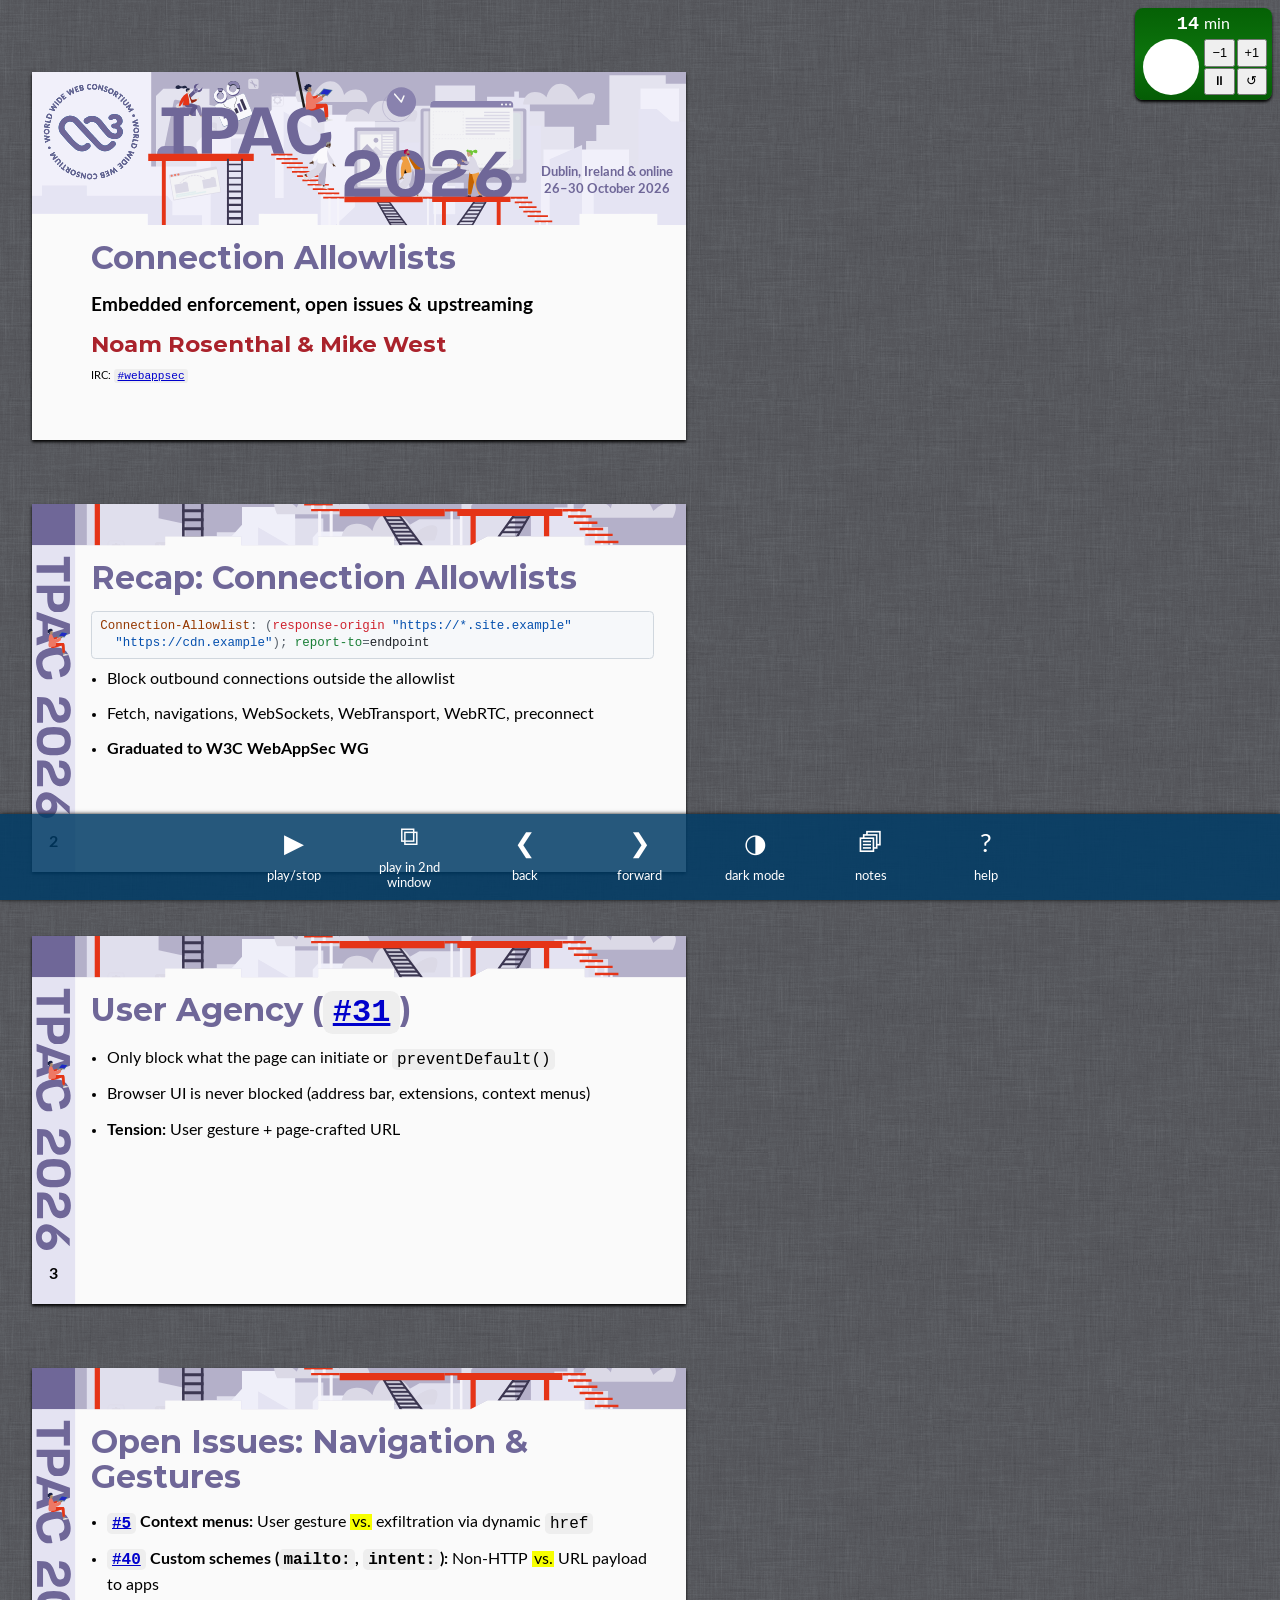
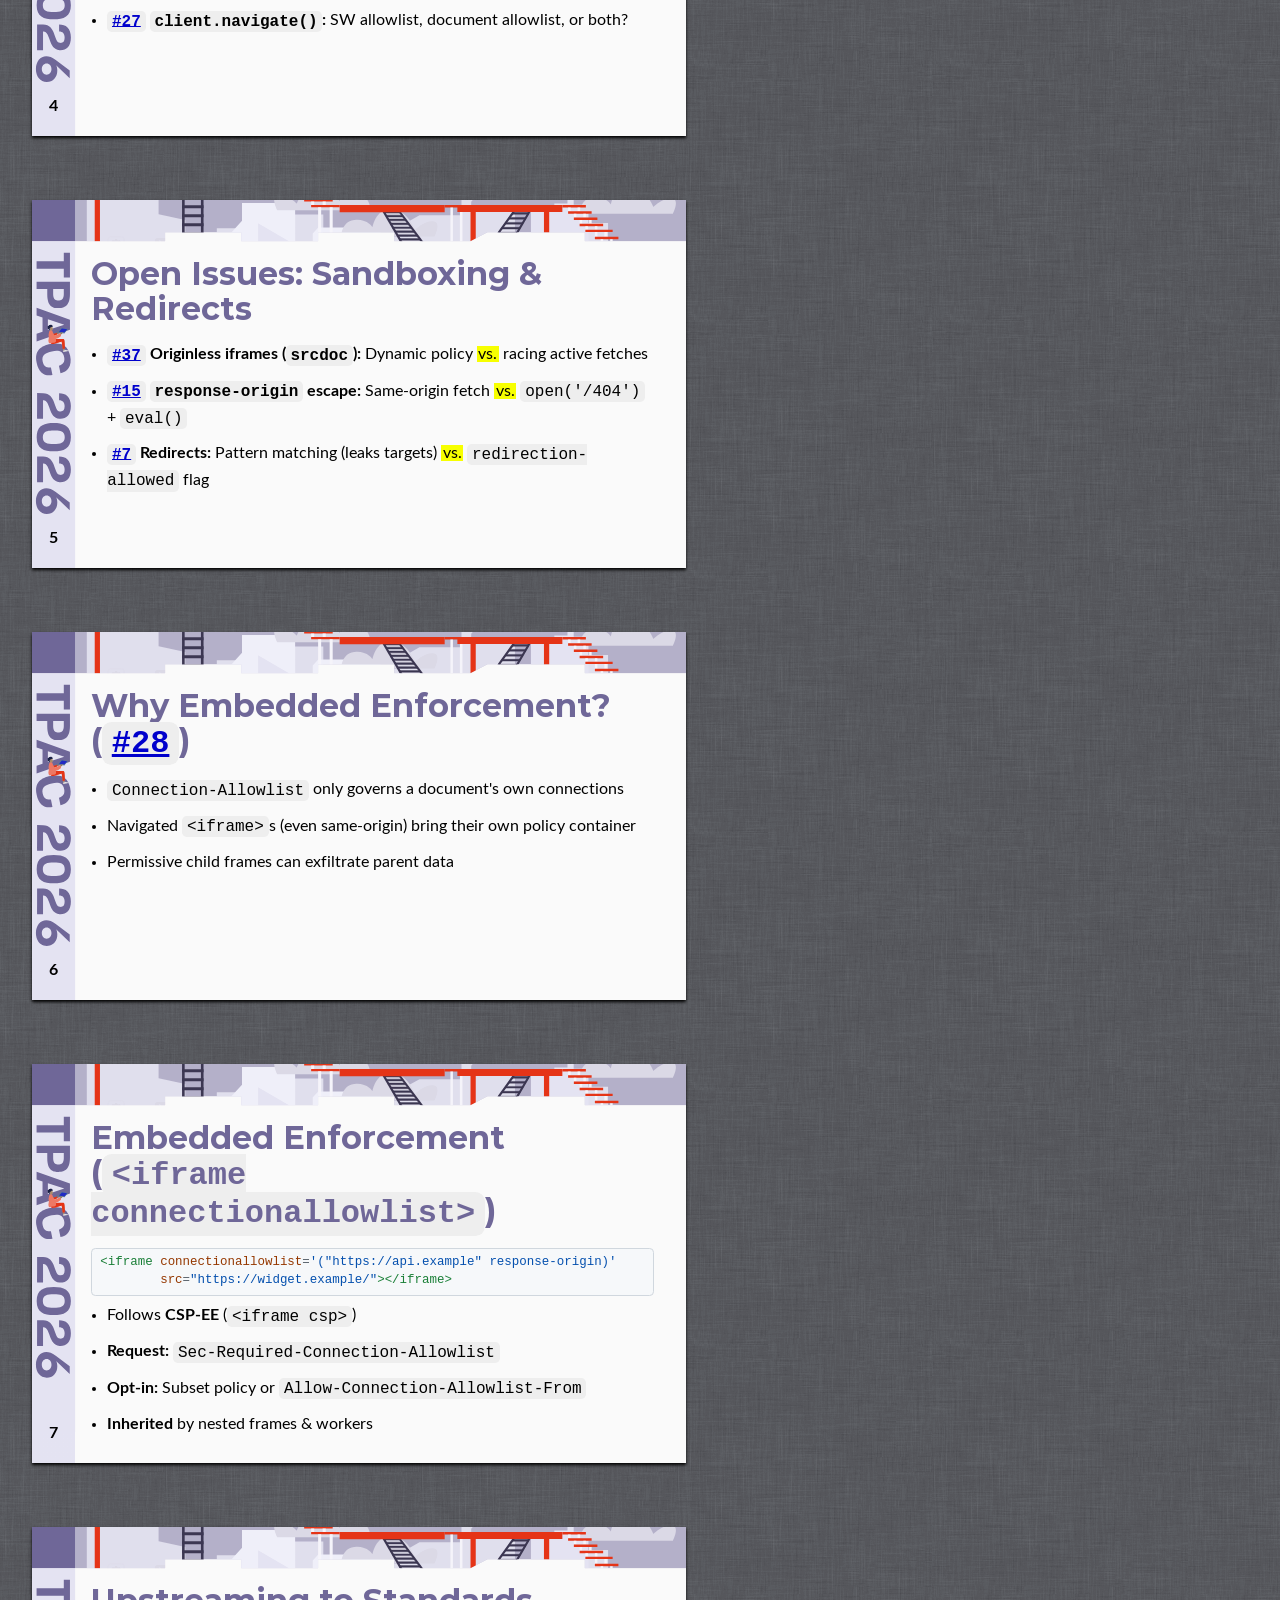
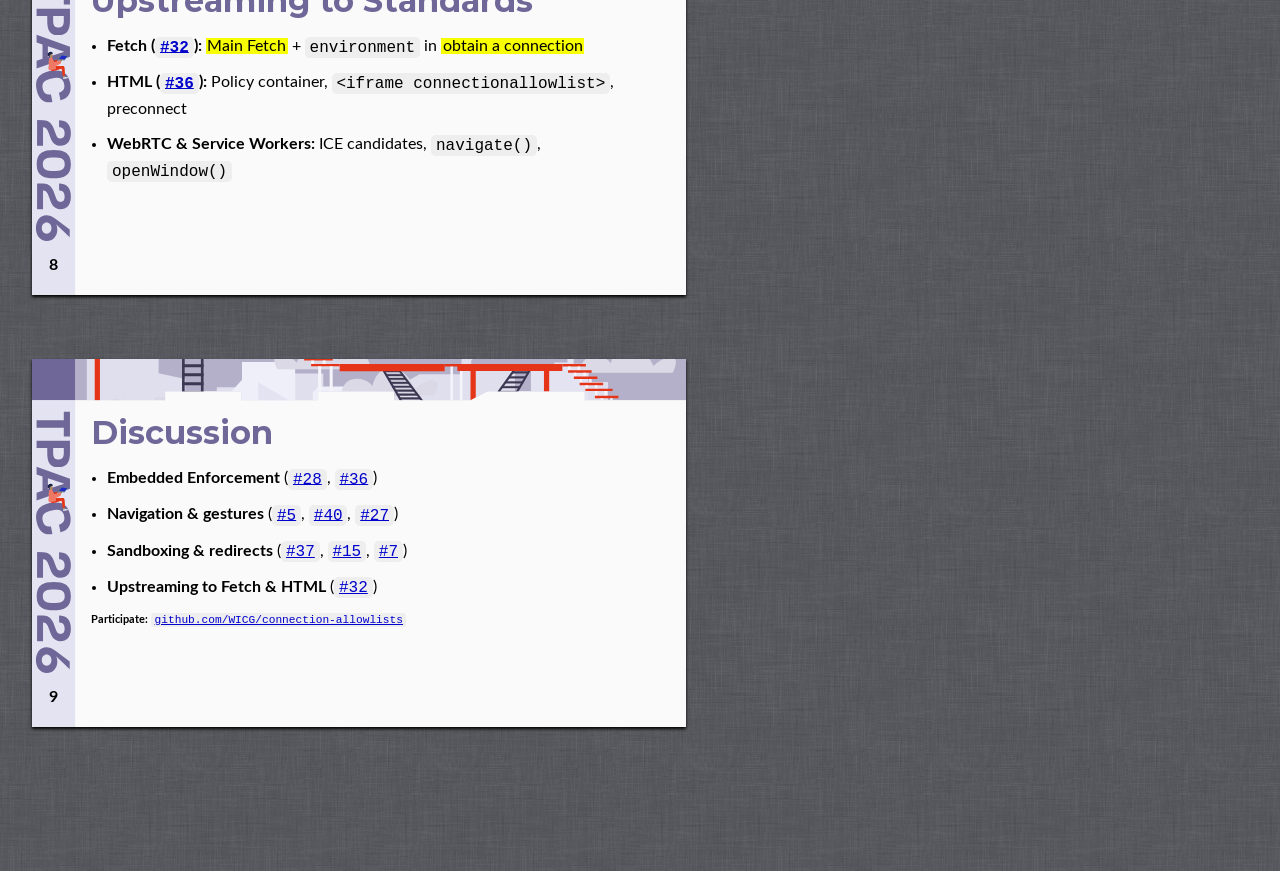
==== connection-allowlists/index.html @ cc6f2fe0 "Add IRC channel links to cover slides and index page" ====
<!DOCTYPE html>
<html lang="en-us">
<head>
  <meta charset="UTF-8">
  <meta content="width=device-width" name="viewport">
  <title>Connection Allowlists — TPAC 2026</title>
  <link rel="icon" href="data:image/svg+xml,&lt;svg xmlns='http://www.w3.org/2000/svg' viewBox='0 0 100 100'&gt;&lt;text y='.9em' font-size='90'&gt;🛡️&lt;/text&gt;&lt;/svg&gt;">
  <link rel="stylesheet" href="../Templates/slides.css?v=3">
  <script src="../Templates/b6plus.js"></script>
  <script src="../Templates/syntax-highlight.js?v=3"></script>
</head>
<body class="shower fade-in duration=15 hidemouse">

  <div class="progress"></div>
  <div class="clock"></div>
  <div role="region" aria-live="assertive">Leaving slide mode.</div>

  <section class="slide cover clear" id="cover">
    <h1>Connection Allowlists</h1>
    <h4>Embedded enforcement, open issues &amp; upstreaming</h4>
    <address>Noam Rosenthal &amp; Mike West</address>
    <div class="note">IRC: <a href="https://webirc.w3.org/?channels=webappsec"><code>#webappsec</code></a></div>
    <p class="event">TPAC 2026<br>
      Dublin, Ireland &amp; online<br>
      26–30 October 2026</p>
  </section>

  <section class="comment">
    <p>Spec &amp; Explainer: https://github.com/WICG/connection-allowlists and https://github.com/WICG/connection-allowlists/blob/main/iframe-embedded-enforcement-explainer.md. Session: Tuesday, Oct 27, 13:45–14:15 GMT in WebAppSec WG.</p>
  </section>

  <section class="slide" id="recap">
    <h2>Recap: Connection Allowlists</h2>
    <syntax-highlight language="http">Connection-Allowlist: (response-origin "https://*.site.example"
  "https://cdn.example"); report-to=endpoint</syntax-highlight>
    <ul>
      <li>Block outbound connections outside the allowlist</li>
      <li>Fetch, navigations, WebSockets, WebTransport, WebRTC, preconnect</li>
      <li><strong>Graduated to W3C WebAppSec WG</strong></li>
    </ul>
  </section>

  <section class="comment">
    <p>Connection Allowlists focuses purely on exfiltration defense-in-depth: a single Structured Field header using URLPattern syntax that blocks unauthorized connections across Fetch, navigations, WebRTC, WebTransport, Workers, Early Hints, and preconnect/dns-prefetch. Graduation to W3C WebAppSec WG is approved.</p>
  </section>

  <section class="slide" id="user-agency">
    <h2>User Agency (<a href="https://github.com/WICG/connection-allowlists/issues/31"><code>#31</code></a>)</h2>
    <ul>
      <li>Only block what the page can initiate or <code>preventDefault()</code></li>
      <li>Browser UI is never blocked (address bar, extensions, context menus)</li>
      <li><strong>Tension:</strong> User gesture + page-crafted URL</li>
    </ul>
  </section>

  <section class="comment">
    <p>In #31, concerns were raised around RFC 8890 (The Internet is for End Users) and user agency. Our guiding principle is that Connection Allowlists only restrict actions the website could already initiate or block on its own (like fetch() or in-page clicks where JS can call preventDefault()). Explicit browser gestures—like context-menu "Open Link in New Tab" or extensions—remain under user control. That boundary leads directly into our open issues.</p>
  </section>

  <section class="slide" id="open-navigation">
    <h2>Open Issues: Navigation &amp; Gestures</h2>
    <ul>
      <li><strong><a href="https://github.com/WICG/connection-allowlists/issues/5"><code>#5</code></a> Context menus:</strong> User gesture <em>vs.</em> exfiltration via dynamic <code>href</code></li>
      <li><strong><a href="https://github.com/WICG/connection-allowlists/issues/40"><code>#40</code></a> Custom schemes (<code>mailto:</code>, <code>intent:</code>):</strong> Non-HTTP <em>vs.</em> URL payload to apps</li>
      <li><strong><a href="https://github.com/WICG/connection-allowlists/issues/27"><code>#27</code></a> <code>client.navigate()</code>:</strong> SW allowlist, document allowlist, or both?</li>
    </ul>
  </section>

  <section class="comment">
    <p>Each of these sits on the boundary of page-initiated navigation: (#5) "Open Link in New Tab" is a browser context-menu gesture, so we don't block it—but an untrusted href or oncontextmenu handler can still encode sensitive data in the URL. (#40) Custom schemes like mailto: or intent: don't go through HTTP Fetch, yet hand a page-chosen URL out of the browser. (#27) Service Worker client.navigate() crosses two environments, and HTML's navigate algorithm defaults to "browser UI" (no policy container) unless callers pass one.</p>
  </section>

  <section class="slide" id="open-iframes-redirects">
    <h2>Open Issues: Sandboxing &amp; Redirects</h2>
    <ul>
      <li><strong><a href="https://github.com/WICG/connection-allowlists/issues/37"><code>#37</code></a> Originless iframes (<code>srcdoc</code>):</strong> Dynamic policy <em>vs.</em> racing active fetches</li>
      <li><strong><a href="https://github.com/WICG/connection-allowlists/issues/15"><code>#15</code></a> <code>response-origin</code> escape:</strong> Same-origin fetch <em>vs.</em> <code>open('/404')</code> + <code>eval()</code></li>
      <li><strong><a href="https://github.com/WICG/connection-allowlists/issues/7"><code>#7</code></a> Redirects:</strong> Pattern matching (leaks targets) <em>vs.</em> <code>redirection-allowed</code> flag</li>
    </ul>
  </section>

  <section class="comment">
    <p>Second group of contentions: (#37) Developers isolating AI-generated code in srcdoc/about:blank iframes want to apply connectionAllowlist dynamically without racing initial document creation. (#15) Allowing response-origin lets a sandboxed page open or frame an unprotected same-origin URL (like a default 404 page) and script it to exfiltrate data. (#7) Checking redirect targets against URLPatterns leaks cross-site redirect destinations via reports/blocking, whereas a boolean redirection-allowed flag avoids cross-site leaks but needs a default (allow vs. block).</p>
  </section>

  <section class="slide" id="embedded-problem">
    <h2>Why Embedded Enforcement? (<a href="https://github.com/WICG/connection-allowlists/issues/28"><code>#28</code></a>)</h2>
    <ul>
      <li><code>Connection-Allowlist</code> only governs a document's own connections</li>
      <li>Navigated <code>&lt;iframe&gt;</code>s (even same-origin) bring their own policy container</li>
      <li>Permissive child frames can exfiltrate parent data</li>
    </ul>
  </section>

  <section class="comment">
    <p>A document's Connection-Allowlist only governs its own connections. Every navigated iframe—both same-origin and cross-origin—gets its own policy container from its own HTTP response headers. Data the parent can't exfiltrate directly could be handed to a permissive child frame. Embedded enforcement lets the embedder extend its guarantee across the entire embedded subtree.</p>
  </section>

  <section class="slide" id="embedded-how">
    <h2>Embedded Enforcement (<code>&lt;iframe connectionallowlist&gt;</code>)</h2>
    <syntax-highlight language="html">&lt;iframe connectionallowlist='("https://api.example" response-origin)'
        src="https://widget.example/"&gt;&lt;/iframe&gt;</syntax-highlight>
    <ul>
      <li>Follows <strong>CSP-EE</strong> (<code>&lt;iframe csp&gt;</code>)</li>
      <li><strong>Request:</strong> <code>Sec-Required-Connection-Allowlist</code></li>
      <li><strong>Opt-in:</strong> Subset policy or <code>Allow-Connection-Allowlist-From</code></li>
      <li><strong>Inherited</strong> by nested frames &amp; workers</li>
    </ul>
  </section>

  <section class="comment">
    <p>Modeled on CSP Embedded Enforcement: the embedder sets connectionallowlist on the iframe, the browser sends Sec-Required-Connection-Allowlist, and the child must opt in either by serving a subset Connection-Allowlist or returning Allow-Connection-Allowlist-From. The requirement is inherited down the frame tree.</p>
  </section>

  <section class="slide" id="upstreaming">
    <h2>Upstreaming to Standards</h2>
    <ul>
      <li><strong>Fetch (<a href="https://github.com/WICG/connection-allowlists/issues/32"><code>#32</code></a>):</strong> <em>Main Fetch</em> + <code>environment</code> in <em>obtain a connection</em></li>
      <li><strong>HTML (<a href="https://github.com/WICG/connection-allowlists/issues/36"><code>#36</code></a>):</strong> Policy container, <code>&lt;iframe connectionallowlist&gt;</code>, preconnect</li>
      <li><strong>WebRTC &amp; Service Workers:</strong> ICE candidates, <code>navigate()</code>, <code>openWindow()</code></li>
    </ul>
  </section>

  <section class="comment">
    <p>With graduation to WebAppSec WG approved, our next step is upstreaming the monkey-patches into Fetch, HTML, WebRTC, and Service Workers. In particular, Fetch's low-level "resolve an origin" and "obtain a connection" algorithms need an environment parameter so lower-level connections like WebTransport, preconnect, and dns-prefetch are centrally checked.</p>
  </section>

  <section class="slide final" id="discussion">
    <h2>Discussion</h2>
    <ul>
      <li><strong>Embedded Enforcement</strong> (<a href="https://github.com/WICG/connection-allowlists/issues/28"><code>#28</code></a>, <a href="https://github.com/WICG/connection-allowlists/issues/36"><code>#36</code></a>)</li>
      <li><strong>Navigation &amp; gestures</strong> (<a href="https://github.com/WICG/connection-allowlists/issues/5"><code>#5</code></a>, <a href="https://github.com/WICG/connection-allowlists/issues/40"><code>#40</code></a>, <a href="https://github.com/WICG/connection-allowlists/issues/27"><code>#27</code></a>)</li>
      <li><strong>Sandboxing &amp; redirects</strong> (<a href="https://github.com/WICG/connection-allowlists/issues/37"><code>#37</code></a>, <a href="https://github.com/WICG/connection-allowlists/issues/15"><code>#15</code></a>, <a href="https://github.com/WICG/connection-allowlists/issues/7"><code>#7</code></a>)</li>
      <li><strong>Upstreaming to Fetch &amp; HTML</strong> (<a href="https://github.com/WICG/connection-allowlists/issues/32"><code>#32</code></a>)</li>
    </ul>
    <p class="note"><strong>Participate:</strong> <a href="https://github.com/WICG/connection-allowlists"><code>github.com/WICG/connection-allowlists</code></a></p>
  </section>

  <section class="comment">
    <p>Open the floor for WebAppSec WG adoption, feedback on upstreaming the Fetch and HTML monkey-patches (including sharing the embedded enforcement plumbing with CSP-EE), and edge cases like custom scheme navigations (#40) and dynamic connectionAllowlist updates on about:blank/srcdoc iframes (#37).</p>
  </section>

</body>
</html>
---- Templates/slides.css ----
/* Style for the slides for TPAC 2026, to be used together with the
   Shower script or the b6+ script. For usage instructions, see
   https://www.w3.org/2026/Talks/TPAC/Templates/Overview.html

   TODO: Styles for blockquotes?

   TODO: Provide a fallback for side images for UAs that do not
   implement 'object-fit'?

   TODO: .greeked is visually hidden, but assistive technology still
   sees it and speaks it. Can that be fixed? ('speak: never' has no
   effect.)

   Layout of a slide:

   +-------+---------------------------------------+
   | LOGO  |                  3.5em                |
   |       |   +-------------------------------+   |
   |       |   |                               |   |  ^
   |       |   |                               |   |  |
   | 2.7em |1em|                               |2em| 23em
   |       |   |                               |   |  |
   |       |   |                               |   |  v
   |       |   +-------------------------------+   |
   |   nr  |                   1em                 |
   +-------+---------------------------------------+

   A = 16/9         = aspect ratio
   N = 23           = height in em (i.e., 21 lines + 2 x 1 em padding)
   L = 2.7          = logo width in em
   H = 86/120.31532 = logo aspect ratio (width/height)
   w = N*A          = width of slide in em
   r = 2            = right padding
   l = L + 1        = left padding
   t = 3.5          = top padding
   b = 1            = bottom pdding

   Created: 9 December 2024 (based on
   https://www.w3.org/Talks/Tools/Shower3-2/humaaans.css)

   Author: Bert Bos <bert@w3.org>

   Copyright © 2025 World Wide Web Consortium. All Rights Reserved.
   This work is distributed under the W3C® Software License[1] in the
   hope that it will be useful, but WITHOUT ANY WARRANTY; without even
   the implied warranty of MERCHANTABILITY or FITNESS FOR A PARTICULAR
   PURPOSE.

   [1] http://www.w3.org/Consortium/Legal/copyright-software
*/

@font-face {
  font-family: My Lato;
  font-style: italic;
  font-weight: 400;
  font-display: swap;
  src: url(Lato-Italic.woff2) format("woff2"),
    url(Lato-Italic.woff) format("woff");
  src: local(Lato Italic), local(Lato-Italic),
    url(Lato-Italic.woff2) format("woff2"),
    url(Lato-Italic.woff) format("woff")}

@font-face {
  font-family: My Lato;
  font-style: normal;
  font-weight: 400;
  font-display: swap;
  src: url(Lato-Regular.woff2) format("woff2"),
    url(Lato-Regular.woff) format("woff");
  src: local(Lato Regular), local(Lato-Regular),
    url(Lato-Regular.woff2) format("woff2"),
    url(Lato-Regular.woff) format("woff")}

@font-face {
    font-family: My Lato;
    font-style: normal;
    font-weight: bold;
    font-display: swap;
    src: url(Lato-Bold.woff2) format("woff2"),
	 url(Lato-Bold.woff) format("woff");
    src: local(Lato Bold), local(Lato-Bold),
	 url(Lato-Bold.woff2) format("woff2"),
	 url(Lato-Bold.woff) format("woff");
}
@font-face {
    font-family: My Lato;
    font-style: italic;
    font-weight: bold;
    font-display: swap;
    src: url(Lato-BoldItalic.woff2) format("woff2"),
	 url(Lato-BoldItalic.woff) format("woff");
    src: local(Lato Bold Italic), local(Lato-BoldItalic),
	 url(Lato-BoldItalic.woff2) format("woff2"),
	 url(Lato-BoldItalic.woff) format("woff");
}
@font-face {
  font-family: My Montserrat;
  font-style: italic;
  font-weight: 900;
  font-display: swap;
  src: url(Montserrat-BlackItalic.woff2) format("woff2"),
       url(Montserrat-BlackItalic.woff) format("woff");
  src: local(Montserrat Black Italic), local(Montserrat-BlackItalic),
       url(Montserrat-BlackItalic.woff2) format("woff2"),
       url(Montserrat-BlackItalic.woff) format("woff");
}
@font-face {
  font-family: My Montserrat;
  font-style: normal;
  font-weight: 900;
  font-display: swap;
  src: url(Montserrat-Black.woff2) format("woff2"),
       url(Montserrat-Black.woff) format("woff");
  src: local(Montserrat Black), local(Montserrat-Black),
       url(Montserrat-Black.woff2) format("woff2"),
       url(Montserrat-Black.woff) format("woff");
}

@font-face {
  font-family: My Montserrat;
  font-style: italic;
  font-weight: bold;
  font-display: swap;
  src: url(Montserrat-BoldItalic.woff2) format("woff2"),
       url(Montserrat-BoldItalic.woff) format("woff");
  src: local(Montserrat BoldItalic), local(Montserrat-BoldItalic),
       url(Montserrat-BoldItalic.woff2) format("woff2"),
       url(Montserrat-BoldItalic.woff) format("woff");
}

@font-face {
  font-family: My Montserrat;
  font-style: normal;
  font-weight: bold;
  font-display: swap;
  src: url(Montserrat-Bold.woff2) format("woff2"),
       url(Montserrat-Bold.woff) format("woff");
  src: local(Montserrat Bold), local(Montserrat-Bold),
       url(Montserrat-Bold.woff2) format("woff2"),
       url(Montserrat-Bold.woff) format("woff");
}


/* Colors and backgrounds for light mode */
html, .lightmode {
  color-scheme: light;
  --index-bg: url(linen.png) #595b60;
  --index-fg: white;
  --address-fg: hsl(356,67%,40%);
  --h3-fg: hsl(356,67%,40%);
  --slide-fg: black;
  --slide-bg: top / 100.1% auto no-repeat url(slide.svg),
    left / 2.7em /*= L */ 100.1% repeat-y
    linear-gradient(hsl(244,37%,92%),hsl(244,37%,92%)),
    hsl(0,0%,98%);
  --slide-text-shadow: 0 -1px hsl(0,0%,98%), 1px 0 hsl(0,0%,98%),
    0 1px hsl(0,0%,98%), -1px 0 hsl(0,0%,98%), -0.7px -0.7px hsl(0,0%,98%),
    0.7px -0.7px hsl(0,0%,98%), 0.7px 0.7px hsl(0,0%,98%),
    -0.7px 0.7px hsl(0,0%,98%);
  --cover-bg: center / auto 100.1% url(cover.svg) no-repeat hsl(0,0%,98%);
  --cover-event-fg: hsl(250,19%,50%);
  --final-bg: top / 100.1% auto no-repeat url(slide.svg),
    left / 2.7em /*= L */ 100.1% repeat-y
    linear-gradient(hsl(244,37%,92%),hsl(244,37%,92%)),
    hsl(0,0%,98%);
  --slide-number-fg: #000;
  --comment-bg: black;
  --comment-fg: white;
  --long-comment-bg: white;
  --long-comment-fg: black;
  --toc-bg: hsl(0,0%,98%);
  --toc-fg: black;
  --toc-list-marker-fg: hsl(211,100%,17%);
  --b6-canvas-fg: hsla(0,100%,45%,0.8);
  --em-bg: hsl(62,100%,50%);
  --code-bg: #eee;
  --table-striped-bg: #eee;
  --link-fg: #00c;
  --visited-fg: #609;
  --can-invert-filter: none;
  --h1-h2-fg: hsl(250,19%,50%);
  --prettylights-bg: #f6f8fa;
  --prettylights-border: #d0d7de;
  --prettylights-fg: #1f2328;
  --prettylights-comment: #59636e;
  --prettylights-constant: #0550ae;
  --prettylights-constant-other-reference-link: #0a3069;
  --prettylights-entity: #6639ba;
  --prettylights-entity-tag: #116329;
  --prettylights-keyword: #cf222e;
  --prettylights-bold: #1f2328;
  --prettylights-deleted-bg: #ffebe9;
  --prettylights-deleted-text: #82071e;
  --prettylights-heading: #0550ae;
  --prettylights-inserted-bg: #dafbe1;
  --prettylights-inserted-text: #116329;
  --prettylights-italic: #1f2328;
  --prettylights-string: #0a3069;
  --prettylights-string-regexp: #116329;
  --prettylights-variable: #953800;
}
/* Colors and backgrounds for dark mode */
@media (prefers-color-scheme: dark) {
  html {
    color-scheme: dark;
    --index-bg: linear-gradient(#0005,#0005), url(linen.png) #595b60;
    --index-fg: #eee;
    --address-fg: hsl(356,90%,60%);
    --h3-fg: hsl(356,90%,60%);
    --slide-fg: white;
    --slide-bg: top / 100.1% auto no-repeat url(slide-dark.svg),
      left / 2.7em /*= L */ 100.1% repeat-y
      linear-gradient(hsl(244,23%,27%),hsl(244,23%,27%)),
      black;
    --slide-text-shadow: 0 -1px #000, 1px 0 #000, 0 1px #000, -1px 0 #000,
      -0.7px -0.7px #000, 0.7px -0.7px #000, 0.7px 0.7px #000,
      -0.7px 0.7px #000;
    --cover-bg: center / auto 100.1% url(cover-dark.svg) no-repeat black;
    --cover-event-fg: hsl(250,19%,70%);
    --final-bg: top / 100.1% auto no-repeat url(slide-dark.svg),
      left / 2.7em /*= L */ 100.1% repeat-y
      linear-gradient(hsl(244,23%,27%),hsl(244,23%,27%)),
      black;
    --slide-number-fg: white /*#000*/;
    --comment-bg: #222;
    --comment-fg: white;
    --long-comment-bg: #111;
    --long-comment-fg: #eee;
    --toc-bg: black;
    --toc-fg: hsl(0,0%,98%);
    --toc-list-marker-fg:  hsl(250,100%,90%);
    --b6-canvas-fg: hsla(130,100%,60%,0.8);
    --em-bg: hsl(322,100%,40%);
    --code-bg: #444;
    --table-striped-bg: #333;
    --link-fg: #AEF;
    --visited-fg: #EAD;
    --can-invert-filter: invert(1);
    --h1-h2-fg: hsl(251,9%,75%);
    --prettylights-bg: #151b23;
    --prettylights-border: #30363d;
    --prettylights-fg: #f0f6fc;
    --prettylights-comment: #9198a1;
    --prettylights-constant: #79c0ff;
    --prettylights-constant-other-reference-link: #a5d6ff;
    --prettylights-entity: #d2a8ff;
    --prettylights-entity-tag: #7ee787;
    --prettylights-keyword: #ff7b72;
    --prettylights-bold: #f0f6fc;
    --prettylights-deleted-bg: #67060c;
    --prettylights-deleted-text: #ffdcd7;
    --prettylights-heading: #1f6feb;
    --prettylights-inserted-bg: #033a16;
    --prettylights-inserted-text: #aff5b4;
    --prettylights-italic: #f0f6fc;
    --prettylights-string: #a5d6ff;
    --prettylights-string-regexp: #7ee787;
    --prettylights-variable: #ffa657;
  }
}
.darkmode {
  color-scheme: dark;
  --index-bg: linear-gradient(#0005,#0005), url(linen.png) #595b60;
  --index-fg: #eee;
  --address-fg: hsl(356,90%,60%);
  --h3-fg: hsl(356,90%,60%);
  --slide-fg: white;
  --slide-bg: top / 100.1% auto no-repeat url(slide-dark.svg),
    left / 2.7em /*= L */ 100.1% repeat-y
    linear-gradient(hsl(244,23%,27%),hsl(244,23%,27%)),
    black;
  --slide-text-shadow: 0 -1px #000, 1px 0 #000, 0 1px #000, -1px 0 #000,
      -0.7px -0.7px #000, 0.7px -0.7px #000, 0.7px 0.7px #000,
      -0.7px 0.7px #000;
  --cover-bg: center / auto 100.1% url(cover-dark.svg) no-repeat black;
  --cover-event-fg: hsl(250,19%,70%);
  --final-bg: top / 100.1% auto no-repeat url(slide-dark.svg),
    left / 2.7em /*= L */ 100.1% repeat-y
    linear-gradient(hsl(244,23%,27%),hsl(244,23%,27%)),
    black;
  --slide-number-fg: white /*#000*/;
  --comment-bg: #222;
  --comment-fg: white;
  --long-comment-bg: #111;
  --long-comment-fg: #eee;
  --toc-bg: black;
  --toc-fg: hsl(0,0%,98%);
  --toc-list-marker-fg:  hsl(250,100%,90%);
  --b6-canvas-fg: hsla(130,100%,60%,0.8);
  --em-bg: hsl(322,100%,40%);
  --code-bg: #444;
  --table-striped-bg: #333;
  --link-fg: #AEF;
  --visited-fg: #EAD;
  --can-invert-filter: invert(1);
  --h1-h2-fg: hsl(251,9%,75%);
  --prettylights-bg: #151b23;
  --prettylights-border: #30363d;
  --prettylights-fg: #f0f6fc;
  --prettylights-comment: #9198a1;
  --prettylights-constant: #79c0ff;
  --prettylights-constant-other-reference-link: #a5d6ff;
  --prettylights-entity: #d2a8ff;
  --prettylights-entity-tag: #7ee787;
  --prettylights-keyword: #ff7b72;
  --prettylights-bold: #f0f6fc;
  --prettylights-deleted-bg: #67060c;
  --prettylights-deleted-text: #ffdcd7;
  --prettylights-heading: #1f6feb;
  --prettylights-inserted-bg: #033a16;
  --prettylights-inserted-text: #aff5b4;
  --prettylights-italic: #f0f6fc;
  --prettylights-string: #a5d6ff;
  --prettylights-string-regexp: #7ee787;
  --prettylights-variable: #ffa657;
}


/* Common layout independent of slide mode */
html {font: 400 1em/1.3 My Lato, Carlito, Calibri, Open Sans, Helvetica Neue,
    Helvetica, Symbola, Noto Sans Symbols, Liberation Sans, Arial, Noto Emoji,
    sans-serif;
  font-optical-sizing: none; /* make preview window and slide look the same */
  font-variant-ligatures: no-common-ligatures;
  color-scheme: only light dark; /* only = disable Chromium's heuristics. */
  background: none; /* Make sure the background of body gets used */
  scroll-behavior: smooth;
  font-size-adjust: 0.506 /* Lato Regular */; letter-spacing: 0.02em}
body {background: var(--index-bg); counter-reset: slide;
  margin: 0.5em 2em 9em; color: var(--index-fg)}
b {font-weight: bold}
dt {font-weight: bold}
dd {margin: 0}
h1 {font-size: 2em; margin: 0.67em 0}
h4 {font-size: 1.2em; margin: 0.5em 0}
.slide p, .slide ul, .slide ol, .slide pre, .slide blockquote, .slide li {
  margin: 0 0 0.6em 0}
.slide h1, .slide h2, .slide address {margin: 0 0 0.5em 0;
  font: 700 2em/1.1 My Montserrat, Arial Black, Myriad Pro, Roboto, sans-serif;
  font-size-adjust: 0.542; color: var(--h1-h2-fg)}
.slide address {color: var(--address-fg); font-size: 1.4em}
.slide address :link, .slide address :visited {color: inherit}
.slide h3 {font-size: 1.1em; color: var(--h3-fg);
  margin: 0.8em 0 0.48em 0}
.full, .comment {width: 40.889em; /*= w */ height: 23em; /*= N */}
.slide {width: 40.889em; /*= w */ min-height: 23em; /*= N */
  color: var(--slide-fg); box-shadow: 0 2px 3px #000;
  line-height: 1.6;
  word-break: normal; overflow-wrap: normal; letter-spacing: normal;
  padding: 3.5em /*= t */ 2em /*= r */ 1em /*= b */ 3.7em /*= l */;
  position: relative; scroll-behavior: smooth; overflow: auto;
  box-sizing: border-box; z-index: 0; display: inline-block;
  margin: 4em 2em 0 0; vertical-align: top; counter-increment: slide;
  text-shadow: var(--slide-text-shadow);
  background: var(--slide-bg)}
.slide.textfit, .textfit .slide {height: 23em /*= N */}
.clear .slide:not(.cover), .slide:not(.cover).clear {background-image: none}
.slide:target {outline: lime solid 0.5em; outline-offset: 1em}
.slide h3 a {color: inherit}
.slide :link {color: var(--link-fg)}
.slide :visited {color: var(--visited-fg)}

/* EM elements get a highlighter-like background */
.slide em {font-style: normal; padding-left: 0.1em; padding-right: 0.1em;
  text-shadow: none; background: var(--em-bg)}

/* Lists have less indent than the default. */
.slide li {margin-left: 1em}
.slide ol, .slide ul {padding: 0}
.slide li ul, .slide li ol, .slide li li {margin-top: 0.1em;
  margin-bottom: 0.2em}

/* Own counter, because FF & Safari don't apply text-shadow to the default. */
.slide ol {counter-reset: ol; list-style: none}
.slide ol > li {counter-increment: ol}
.slide ol > li::before {/*float: left;*/ display: inline-block; width: 2em;
  margin-left: -2em; text-align: right; content: counter(ol) ".\A0"}
.slide ol > li > p:first-child {display: inline}
.slide ol[start="2"] {counter-reset: ol 1}
.slide ol[start="3"] {counter-reset: ol 2}
.slide ol[start="4"] {counter-reset: ol 3}
.slide ol[start="5"] {counter-reset: ol 4}
.slide ol[start="6"] {counter-reset: ol 5}
.slide ol[start="7"] {counter-reset: ol 6}
.slide ol[start] {counter-reset: ol calc(attr(start integer) - 1)}

/* Lists with icons or small images instead of bullets. The first
   child of each LI becomes a list bullet. */
ul.with-icons > li {margin-left: 1.5em; list-style: none}
ul.with-icons > li > *:first-child {display: inline-block;
  white-space-trim: discard-before discard-after; /* experimental property */
  margin: 0 0.5em 0 -1.5em; width: 1em}

/* Slides with an image on the left (.side) or right (.side.right) one
   third. Use percentages for the size and position of the image,
   because the em may be too small if the font size is reduced due to
   class=textfit */
.slide.side {padding-left: 15.257em /*= l + (w - l - r) * 30% + 1 */}
.slide.side.right, .slide.side.r {padding-left: 3.7em /*= l */;
  padding-right: 13.557em /*= r + (w - l - r) * 30% + 1 */}
.side .side {position: absolute; top: 15.217% /*= t / N */;
  left: 9.0489% /*= l / w */;
  height: 80.435% /*= (N - t - b) / N */; object-fit: contain;
  width: 25.818% /*= (w - l - r) * 30% / w */}
.side .side.cover {object-fit: cover; top: 0; left: 0; height: 100%;
  width: 34.867% /*= ((w - l - r) * 30% + l) / w */}
.side.right .side, .side.r .side {
  left: 69.291% /*= (w - r - (w - l - r) * 30%) / w */}
.side.right .side.cover, .side.r .side.cover {
  width: 30.709% /*= (r + (w - l - r) * 30%) / w */}

/* Slides with a big, square image on the left or right */
.slide.side.big {padding-left: 23.2em /*= l + (N - t - b) + 1 */}
.slide.side.right.big, .slide.side.r.big {padding-left: 3.7em /*= l */;
  padding-right: 21.5em /*= r + (N - t - b) + 1 */}
.side.big .side {top: 15.217% /*= t/N */; left: 9.0489% /*= l/w */;
  height: 80.435% /*= (N - t - b)/N */; width: 45.245% /*= (N - t - b)/w */}
.side.big.right .side, .side.big.r .side {left: 49.864% /*= (w - r - (N - t - b))/w */}
.side.big .side.cover {object-fit: cover; top: 0; left: 0;
  height: 100%; width: 54.293% /*= (N - t - b + l)/w */}
.side.big.right .side.cover, .side.big.r .side.cover {
  left: 49.864% /*= (w - (N - t - b) - r)/w */;
  width: 50.136% /*= ((N - t - b) + r)/w */}

/* Cover pages */
.slide.cover {padding: 10.5em 3.7em /*= l */ 1em /*= b */ 3.7em /*= l */;
  background: var(--cover-bg)}
.slide.cover h1 {}
.slide.cover address {}
.slide.cover p.event {line-height: 1.3; color: var(--cover-event-fg);
  text-align: center; font-size: 0.8em; font-weight: bold; text-shadow: none;
  position: absolute; top: 5.9em; right: 1em}
.slide.cover p::first-line {color: transparent}

/* Last page */
.slide.final {background: var(--final-bg)}

/* Notes in a smaller font */
.slide .note {font-size: 70%}

/* Miscellaneous styles */
.num {font-variant-numeric: oldstyle-nums tabular-nums diagonal-fractions}
.slide code, .slide pre, .slide syntax-highlight {
  font-family: ui-monospace, SFMono-Regular, Menlo, Monaco, Consolas, "Liberation Mono", "Courier New", monospace;
  font-size-adjust: none;
  text-shadow: none;
}
.slide code {background: var(--code-bg); padding: 0.1em 0.3em;
  border-radius: 0.3em}
.slide pre code {background: none; padding: 0; font: inherit} /* Reset */
sub, sup {line-height: 0.5}
.slide pre, .slide syntax-highlight {
  display: block;
  white-space: pre;
  word-spacing: normal;
  word-break: normal;
  word-wrap: normal;
  overflow-x: auto;
  tab-size: 2;
  hyphens: none;
  padding: 0.45em 0.65em;
  margin: 0 0 0.6em 0;
  border-radius: 0.35em;
  border: 1px solid var(--prettylights-border);
  background: var(--prettylights-bg);
  color: var(--prettylights-fg);
  font-size: 0.78em;
  line-height: 1.4;
}
.slide syntax-highlight.compact {
  font-size: 0.7em;
  line-height: 1.35;
}
::highlight(punctuation) {
  color: #57606a;
}
::highlight(namespace) {
  opacity: 0.7;
}
::highlight(comment),
::highlight(doctype),
::highlight(cdata) {
  color: #6e7781;
}
::highlight(constant),
::highlight(number),
::highlight(atrule),
::highlight(char),
::highlight(builtin),
::highlight(operator) {
  color: #0550ae;
}
::highlight(attr-name),
::highlight(variable) {
  color: #953800;
}
::highlight(property),
::highlight(tag),
::highlight(boolean),
::highlight(symbol) {
  color: #1a7f37;
}
::highlight(entity),
::highlight(selector),
::highlight(class-name),
::highlight(function) {
  color: #8250df;
}
::highlight(keyword),
::highlight(prolog),
::highlight(rule) {
  color: #cf222e;
}
::highlight(string),
::highlight(attr-value) {
  color: #0550ae;
}
::highlight(regex) {
  color: #1a7f37;
}
::highlight(deleted) {
  color: #82071e;
  background-color: #ffebe9;
}
::highlight(inserted) {
  color: #1a7f37;
  background-color: #dafbe1;
}
::highlight(url) {
  text-decoration: underline;
  color: #0550ae;
}
::highlight(important) {
  color: #cf222e;
}
@media (prefers-color-scheme: dark) {
  ::highlight(punctuation),
  ::highlight(comment),
  ::highlight(doctype),
  ::highlight(cdata) {
    color: #8b949e;
  }
  ::highlight(constant),
  ::highlight(number),
  ::highlight(atrule),
  ::highlight(char),
  ::highlight(builtin),
  ::highlight(operator),
  ::highlight(url) {
    color: #79c0ff;
  }
  ::highlight(attr-name),
  ::highlight(variable) {
    color: #ffa657;
  }
  ::highlight(property),
  ::highlight(tag),
  ::highlight(boolean),
  ::highlight(symbol),
  ::highlight(regex) {
    color: #7ee787;
  }
  ::highlight(entity),
  ::highlight(selector),
  ::highlight(class-name),
  ::highlight(function) {
    color: #d2a8ff;
  }
  ::highlight(keyword),
  ::highlight(prolog),
  ::highlight(rule),
  ::highlight(important) {
    color: #ff7b72;
  }
  ::highlight(string),
  ::highlight(attr-value) {
    color: #a5d6ff;
  }
  ::highlight(deleted) {
    color: #ffdcd7;
    background-color: #67060c;
  }
  ::highlight(inserted) {
    color: #aff5b4;
    background-color: #033a16;
  }
}
.darkmode ::highlight(punctuation),
.darkmode ::highlight(comment),
.darkmode ::highlight(doctype),
.darkmode ::highlight(cdata) {
  color: #8b949e;
}
.darkmode ::highlight(constant),
.darkmode ::highlight(number),
.darkmode ::highlight(atrule),
.darkmode ::highlight(char),
.darkmode ::highlight(builtin),
.darkmode ::highlight(operator),
.darkmode ::highlight(url) {
  color: #79c0ff;
}
.darkmode ::highlight(attr-name),
.darkmode ::highlight(variable) {
  color: #ffa657;
}
.darkmode ::highlight(property),
.darkmode ::highlight(tag),
.darkmode ::highlight(boolean),
.darkmode ::highlight(symbol),
.darkmode ::highlight(regex) {
  color: #7ee787;
}
.darkmode ::highlight(entity),
.darkmode ::highlight(selector),
.darkmode ::highlight(class-name),
.darkmode ::highlight(function) {
  color: #d2a8ff;
}
.darkmode ::highlight(keyword),
.darkmode ::highlight(prolog),
.darkmode ::highlight(rule),
.darkmode ::highlight(important) {
  color: #ff7b72;
}
.darkmode ::highlight(string),
.darkmode ::highlight(attr-value) {
  color: #a5d6ff;
}
.lightmode ::highlight(punctuation) {
  color: #57606a;
}
.lightmode ::highlight(comment),
.lightmode ::highlight(doctype),
.lightmode ::highlight(cdata) {
  color: #6e7781;
}
.lightmode ::highlight(constant),
.lightmode ::highlight(number),
.lightmode ::highlight(atrule),
.lightmode ::highlight(char),
.lightmode ::highlight(builtin),
.lightmode ::highlight(operator),
.lightmode ::highlight(string),
.lightmode ::highlight(attr-value),
.lightmode ::highlight(url) {
  color: #0550ae;
}
.lightmode ::highlight(attr-name),
.lightmode ::highlight(variable) {
  color: #953800;
}
.lightmode ::highlight(property),
.lightmode ::highlight(tag),
.lightmode ::highlight(boolean),
.lightmode ::highlight(symbol),
.lightmode ::highlight(regex) {
  color: #1a7f37;
}
.lightmode ::highlight(entity),
.lightmode ::highlight(selector),
.lightmode ::highlight(class-name),
.lightmode ::highlight(function) {
  color: #8250df;
}
.lightmode ::highlight(keyword),
.lightmode ::highlight(prolog),
.lightmode ::highlight(rule),
.lightmode ::highlight(important) {
  color: #cf222e;
}
.slide svg.chart {
  display: block;
  width: 100%;
  height: auto;
  margin: 0.3em 0 0.5em 0;
  text-shadow: none;
  font-family: inherit;
}
.icon {height: 1em; max-width: 1em; vertical-align: text-bottom}

/* Explicit placement on a 3x3 grid */
.place {position: absolute; box-sizing: border-box;
  max-width: 27.056%; /*= (w - l - r - 2) / 3 / w */
  top: 50%; left: 52.079%; /*= (l + (w - l - r) / 2) / w */
  transform: translate(-50%, -50%); text-align: center}
.place.t, .place.top {top: 15.217%; /*= t/N */ transform: translate(-50%,0)}
.place.b, .place.bottom {top: auto; bottom: 4.3478% /*= b/N */;
  transform: translate(-50%,0)}
.place.l, .place.left {left: 9.0489%; /*= l / w */
  transform: translate(0,-50%); text-align: left}
.place.r, .place.right {left: auto; right: 4.8913%; /*= r / w */
  transform: translate(0,-50%); text-align: right}
.place.t.l, .place.top.left, .place.t.r, .place.top.right, .place.b.l,
.place.bottom.left, .place.b.r, .place.bottom.right {transform: none}

/* Numbered lines in a PRE */
pre.numbered {padding-left: 2em; overflow-y: hidden; position: relative}
pre.numbered::before {color: #aaa; text-align: right; white-space: pre-line;
  text-shadow: none;
  content: "1\A 2\A 3\A 4\A 5\A 6\A 7\A 8\A 9\A 10\A 11\A 12\A 13\A 14\A 15\A 16\A 17\A 18\A 19\A 20";
  position: absolute; top: 0; left: 0; width: 1.2em; font-family: serif;
  border-right: thin solid; padding-right: 0.2em}

/* Full-size image overlays */
img.cover, img.fit, video.cover, video.fit {position: absolute; z-index: -1;
  top: 0; left: 0;
  width: 100%; height: 100%; object-fit: cover; padding: 0}
img.fit, video.fit {object-fit: contain}

/* Slide number in lower left corner */
.slide::before {content: counter(slide); position: absolute;
  left: 0; width: 2.7em /*= L */; bottom: 1em /*= b */; text-shadow: none;
  font-weight: bold;
  text-align: center; color: var(--slide-number-fg)}
.slide.cover::before {}
.slide.final::before {}
.full .slide::before {position: fixed} /* In case the slide scrolls */
.clear .slide::before, .slide.clear::before {content: none}

/* Two columns, and alternate elements in the left and right column */
.slide .columns > * {box-sizing: border-box; margin-top: 0; margin-bottom: 0;
  width: 47.158% /*= (w - l - r - 2) / 2 / (w - l - r) */; float: right}
.slide .columns > *:nth-child(odd) {clear: both; float: left}
.slide .columns {overflow: hidden; line-height: 1.5 /* Reduced from 1.6 */}
.slide .columns > * > *:first-child {margin-top: 0}
.slide .columns > * > *:last-child {margin-bottom: 0}
@supports (display: grid) {
  .slide .columns {overflow: visible; display: grid; grid: "a  b" / 1fr 1fr;
    grid-gap: 0.6em 2em; justify-items: normal}
  .slide .columns > * {width: auto}
}
@supports not (display: grid) {
  /* If grid is not supported and the column is a list, remove the margin */
  .slide .columns > li {margin-left: 0; list-style-position: inside}
  .slide .columns > *:nth-child(n+3) {margin-top: 0.6em} /* gap between rows */
}

/* A trick that may be useful for people who insist on putting a lot
   of text on a slide: class "compact" can
   be set on a list or other container and removes the top and bottom
   margin from list items and paragraphs inside that container. */
.slide .compact li, .slide .compact p {margin-top: 0; margin-bottom: 0}

/* Striped tables */
table {margin: 0 0 0.6em}
table.striped {border-collapse: collapse; margin-bottom: 0.48em; width: 100%}
table.striped td, table.striped th {padding: 0.15em 0.3em; font-size: 0.93em;
  text-align: left}
table.striped tr:nth-child(2n+2) {background: var(--table-striped-bg);
  text-shadow: none}

/* Tables with borders (<table border>) */
table[border] {border-collapse: collapse}
table[border], table[border] thead, table[border] tbody, table[border] tfoot,
table[border] tr, table[border] td, table[border] th {border-width: thin;
border-style: solid}
table[border] td, table[border] th {padding: 0.1em 0.3em}

/* Takahashi method (very big text, very few words) */
.shout {font-size: 400%; line-height: 1.1; text-wrap: balance}
p.shout {margin: 0.25em 0}

/* Figures, and images with collapsed descriptions  */
img {max-width: 100%;}
figure {text-align: center; margin: 0 0 0.6em 0}
figure img:not(.cover):not(.fit), summary img {display: block;
  margin: 0 auto 0.6em auto;
  max-height: 14.7em /*= N - b - t - 1.1 * 2 - 0.5 * 2 - 0.6 */}
.slide summary {list-style: none} /* Hide the triangle */
.slide summary::-webkit-details-marker {display: none} /* Ditto webkit/blink */
.slide [open] summary img {max-height: 4em}
.slide summary {outline: none}
.slide summary::before {content: "⊖"; float: left; width: 0.9em;
  margin-left: -1.1em; text-align: left; line-height: 0.9}
.slide [open] > summary::before {content: "⊕"}
.slide summary:focus::before {outline: thin solid blue;
  outline: thin solid invert}
.can-invert {filter: var(--can-invert-filter)}

/* Keyboard keys */
kbd {font-weight: bold; speak-as: spell-out}

/* The progress element is normally empty */
.progress {display: inline}

/* Notes between the slides */
.comment {background: var(--comment-bg); color: var(--comment-fg); padding: 1em;
  font-family: Times New Roman, Times, serif; box-sizing: border-box;
  display: inline-block; border-radius: 0.5em; margin: 4em 2em 0 0;
  box-shadow: 0 2px 3px #000; vertical-align: top; overflow: auto}
.comment :link, .comment :visited {color: inherit; text-decoration: underline}
.comment pre {margin-left: 1em; font-family: Helvetica, sans-serif}
.comment :first-child {margin-top: 0}
.comment dd, .comment ul, .comment ol {padding-left: 1em; margin-left: 0}
.comment dd {margin-bottom: 1em}
.comment h1, .comment h2, .comment h3, .comment h4, .comment h5, .comment h6 {
  break-after: avoid}
.slide ~ .comment::before {content: "notes for slide " counter(slide);
  display: block;
  text-align: center; font-size: small; font-variant: small-caps;
  border-bottom: thin solid; padding-bottom: 0.3em; margin-bottom: 1em}

/* Long comments */
.comment.long {height: auto; display: block; border-radius: 0; overflow: auto;
  background: var(--long-comment-bg); color: var(--long-comment-fg)}
.comment.long:before {content: none}

/* A list as a tree structure with box-drawing characters */
.tree {white-space: nowrap; line-height: 1.5; padding: 0;
  overflow-x: auto; overflow-y: hidden}
.tree ul {padding: 0}
.tree li {display: block}

.tree li::before {content: "├ "; font-size: 1.2em; line-height: 0.5;
  vertical-align: middle}
.tree li:last-child::before {content: "└ "}

.tree li li::before {content: "│\2002├ "}
.tree li li:last-child::before {content: "│\2002└ "}
.tree li:last-child li::before {content: "\2002\2002├ "}
.tree li:last-child li:last-child::before {content: "\2002\2002└ "}

.tree li li li::before {content: "│\2002│\2002├ "}
.tree li li li:last-child::before {content: "│\2002│\2002└ "}
.tree li li:last-child li::before {content: "│\2002\2002\2002├ "}
.tree li li:last-child li:last-child::before {content: "│\2002\2002\2002└ "}
.tree li:last-child li li::before {content: "\2002\2002│\2002├ "}
.tree li:last-child li li:last-child::before {content: "\2002\2002│\2002└ "}
.tree li:last-child li:last-child li::before {content: "\2002\2002\2002\2002├ "}
.tree li:last-child li:last-child li:last-child::before {content: "\2002\2002\2002\2002└ "}

.tree li li li li::before {content: "│\2002│\2002│\2002├ "}
.tree li li li li:last-child::before {content: "│\2002│\2002│\2002└ "}
.tree li li li:last-child li::before {content: "│\2002│\2002\2002\2002├ "}
.tree li li li:last-child li:last-child::before {content: "│\2002│\2002\2002\2002└ "}
.tree li li:last-child li li::before {content: "│\2002\2002\2002│\2002├ "}
.tree li li:last-child li li:last-child::before {content: "│\2002\2002\2002│\2002└ "}
.tree li li:last-child li:last-child li::before {content: "│\2002\2002\2002\2002\2002├ "}
.tree li li:last-child li:last-child li:last-child::before {content: "│\2002\2002\2002\2002\2002└ "}
.tree li:last-child li li li::before {content: "\2002\2002│\2002│\2002├ "}
.tree li:last-child li li li:last-child::before {content: "\2002\2002│\2002│\2002└ "}
.tree li:last-child li li:last-child li::before {content: "\2002\2002│\2002\2002\2002├ "}
.tree li:last-child li li:last-child li:last-child::before {content: "\2002\2002│\2002\2002\2002└ "}
.tree li:last-child li:last-child li li::before {content: "\2002\2002\2002\2002│\2002├ "}
.tree li:last-child li:last-child li li:last-child::before {content: "\2002\2002\2002\2002│\2002└ "}
.tree li:last-child li:last-child li:last-child li::before {content: "\2002\2002\2002\2002\2002\2002├ "}
.tree li:last-child li:last-child li:last-child li:last-child::before {content: "\2002\2002\2002\2002\2002\2002└ "}

/* Layout in slide mode (when body has class=full) */
.full {transform: scale(var(--shower-full-scale))} /* For Shower 3.1/3.2 */
.full, .full .slide {position: absolute; overflow: hidden}
.full .slide {height: 23em; /*= N */}
.full {top: 50%; left: 50%; background: black;
  margin: -11.5em /*= -N/2 */ 0 0 -20.444em /*= -w/2 */}
.full .slide {visibility: hidden; top: 0; left: 0; margin: 0}
.full .slide.active {visibility: visible}
.full .comment {display: none}
.full .slide:target {outline: none}

/* Progress bar. A data-timing attribute on body indicates the slide
   show is automatic and the class "manual" says it is currently
   paused. */
.full .progress {position: absolute; bottom: 0; left: 0; height: 1px;
  background: linear-gradient(to right, hsla(0,100%,50%,0),hsla(0,100%,50%,1));
  z-index: 1}
[data-timing].manual::before {position: absolute; z-index: 1;
  content: url("data:image/svg+xml,<svg%20version='1.1'%20viewBox='0%200%2036%2036'%20xmlns='http://www.w3.org/2000/svg'><circle%20style='opacity:0.6;stroke:%23fff;stroke-width:2'%20cx='18'%20cy='18'%20r='17'/><path%20style='opacity:0.6;fill:%23fff'%20d='m20,10h6v16h-6zm-10,0h6v16h-6z'/></svg>");
  top: calc(50% - 2em); left: calc(50% - 2em); width: 4em; height: 4em}
@media not screen and (prefers-reduced-motion: reduce) {
  /* Experimental media query, see
     https://www.w3.org/TR/2020/WD-mediaqueries-5-20200731/ */
  .full .progress {transition: 0.5s}
}

/* Incremental display with elements replacing each other. In index
   mode, the elements are side by side with a scroll bar to reach them
   (and scroll snap to make scrolling easier). In slide mode, all
   items are in the first slot, but at most one of them is visible. */
.incremental.in-place, .overlay.in-place {display: grid; grid: "a" / 100%;
  gap: 2em; grid-auto-columns: 100%; grid-auto-flow: column;
  overflow: auto; scrollbar-width: thin; scroll-snap-type: x mandatory}
.incremental.in-place > *, .overlay.in-place > * {scroll-snap-align: end}
.full .incremental.in-place > *, .full .overlay.in-place > * {grid-area: a}
.full .incremental.in-place > .visited:not(.active):not(:last-child),
.full .overlay.in-place > .visited:not(.active):not(:last-child) {
  visibility: hidden}

/* Reveal elements one by one. (incremental/overlay only works with b6+) */
.full .incremental > :not(.active):not(.visited),
.full .overlay > :not(.active):not(.visited),
.full .next:not(.active):not(.visited) {visibility: hidden}

/* With class=greeked, elements aren't hidden, but shown as gray bars */
.full .incremental > .greeked:not(.active):not(.visited),
.full .incremental.greeked > :not(.active):not(.visited),
.full .greeked .incremental > :not(.active):not(.visited),
.full.greeked .incremental > :not(.active):not(.visited),
.full .overlay > .greeked:not(.active):not(.visited),
.full .overlay.greeked > :not(.active):not(.visited),
.full .greeked .overlay > :not(.active):not(.visited),
.full.greeked .overlay > :not(.active):not(.visited),
.full .next.greeked:not(.active):not(.visited),
.full .greeked .next:not(.active):not(.visited),
.full.greeked .next:not(.active):not(.visited) {visibility: inherit;
  text-shadow: none; background: hsl(0,0%,50%); color: transparent;
  speak: never}

/* With class=strong, the currently active element is red. */
.full .incremental .active.strong, .full .overlay .active.strong,
.full .incremental.strong .active, .full .overlay.strong .active,
.full .strong .incremental .active, .full .strong .overlay .active,
.full.strong .incremental .active, .full.strong .overlay .active,
.full .strong .next.active, .full .next.active.strong,
.full.strong .next.active {color: hsl(356,75%,53%)}

/* With class=dim, elements that are no longer active are grayed out. */
.full .incremental > .visited.dim,
.full .incremental.dim > .visited,
.full .dim .incremental > .visited,
.full.dim .incremental > .visited,
.full .overlay > .visited.dim,
.full .overlay.dim > .visited,
.full .dim .overlay > .visited,
.full.dim .overlay > .visited,
.full .next.visited.dim,
.full .dim .next.visited,
.full.dim .next.visited {opacity: 0.3}

/* Classes if-b6plus and if-not-b6plus are for elements that should
   only be shown if b6+ is in use, resp. not in use. (The latter
   probably means that Shower is used instead.) */
body:not(.b6plus) .if-b6plus {display: none}
body.b6plus .if-not-b6plus {display: none}

/* Animate the active element when it appears. By default, the element
   is progressively revealed, starting from the left. Setting
   class=emerge instead causes the element to go from transparent to
   opaque. And class=quick omits the animation. The class can be set
   on the element itself or on any ancestor, including on BODY. .*/
@media not screen and (prefers-reduced-motion: reduce) {
  /* Experimental media query, see
     https://www.w3.org/TR/2020/WD-mediaqueries-5-20200731/ */
  .full .incremental > .active, .full .overlay > .active,
  .full .next.active {animation: unfold 1s}
  .full .incremental > .active.emerge, .full .overlay > .active.emerge,
  .full .incremental.emerge > .active, .full .overlay.emerge > .active,
  .full .emerge .incremental > .active, .full .emerge .overlay > .active,
  .full.emerge .incremental > .active, .full.emerge .overlay > .active,
  .full .emerge .next.active, .full .next.active.emerge,
  .full.emerge .next.active {animation: fade-in 0.5s}
  .full .incremental .active.quick, .full .overlay .active.quick,
  .full .incremental.quick .active, .full .overlay.quick .active,
  .full.quick .incremental .active, .full.quick .overlay .active,
  .full .quick .incremental .active, .full .quick .overlay .active,
  .full .quick .next.active, .full .next.active.quick,
  .full.quick .next.active {animation: none}
}

@keyframes unfold {
  from {clip-path: inset(0% 100% 0% -100%)}
  to {clip-path: inset(0% 0% 0% -100%)}
}

/* Animation of a slowly growing element */
@media not screen and (prefers-reduced-motion: reduce) {
  /* Experimental media query, see
     https://www.w3.org/TR/2020/WD-mediaqueries-5-20200731/ */
  .full .grow {transition: 3s 1s ease-in-out transform;
    position: relative; transform: scale(0.1); transform-origin: 0 50%}
  .active .grow {transform: scale(1)}
}

/* Transitions between slides */
@media not screen and (prefers-reduced-motion: reduce) {
  /* Experimental media query, see
     https://www.w3.org/TR/2020/WD-mediaqueries-5-20200731/ */

  .full .slide.active ~ .visited {animation: none} /* Moving backwards */

  /* Transition: fade-in */
  .full .slide.fade-in.visited,
  .fade-in .slide.visited {animation: delay 1s 1}
  .full .slide.fade-in + .active,
  .full .slide.fade-in + .comment + .active,
  .fade-in .slide.active {animation: fade-in 1s 1}
  @keyframes delay {
    from {visibility: visible}
    to {visibility: visible}
  }
  @keyframes fade-in {
    from {opacity: 0}
    to {opacity: 1}
  }

  /* Transition: slide-in */
  .full .slide.slide-in.visited,
  .slide-in .slide.visited {animation: leftout 1s 1}
  .full .slide.slide-in + .active,
  .full .slide.slide-in + .comment + .active,
  .slide-in .slide.active {animation: leftin 1s 1}
  @keyframes leftout {
    from {transform: translate(0%, 0); visibility: visible; z-index: 1}
    to {transform: translate(-100%, 0); visibility: visible; z-index: 1}
  }
  @keyframes leftin {
    from {transform: translate(-100%, 0); visibility: visible}
    to {transform: translate(0%, 0); visibility: visible}
  }

  /* Transition: slide-out */
  .full .slide.slide-out.visited,
  .slide-out .slide.visited {animation: leftout 1s 1}
  .full .slide.slide-out + .active,
  .full .slide.slide-out + .comment + .active,
  .slide-out .slide.active {animation: do-nothing 1s 1}
  @keyframes do-nothing {
    from {z-index: 0}
    to {z-index: 0}
  }

  /* Transition: move-left */
  .full .slide.move-left.visited,
  .move-left .slide.visited {animation: leftout 1s 1}
  .full .slide.move-left + .active,
  .full .slide.move-left + .comment + .active,
  .move-left .slide.active {animation: rightin 1s 1}
  @keyframes rightin {
    from {transform: translate(100%, 0); visibility: visible}
    to {transform: translate(0%, 0); visibility: visible}
  }

  /* Transition: slide-up */
  .full .slide.slide-up.visited,
  .slide-up .slide.visited {animation: topout ease-in 1s 1}
  .full .slide.slide-up + .active,
  .full .slide.slide-up + .comment + .active,
  .slide-up .slide.active {animation: do-nothing ease-in 1s 1}
  @keyframes topout {
    from {transform: translate(0, 0%); visibility: visible; z-index: 1}
    80% {opacity: 1.0}
    to {transform: translate(0, -100%); visibility: visible; opacity: 0.0;
      z-index: 1}
  }

  /* Transition: move-up */
  .full .slide.move-up.visited,
  .move-up .slide.visited {animation: topout ease-in 1s 1}
  .full .slide.move-up + .active,
  .full .slide.move-up + .comment + .active,
  .move-up .slide.active {animation: bottomin ease-in 1s 1}
  @keyframes bottomin {
    from {transform: translate(0, 100%); visibility: visible}
    to {transform: translate(0, 0%); visibility: visible}
  }

  /* Transition: flip-up */
  .full {perspective: 1000px; perspective: 1000}
  .full .slide.flip-up.visited,
  .flip-up .slide.visited {animation: turn-down 1s 1 ease-in}
  .full .slide.flip-up + .active,
  .full .slide.flip-up + .comment + .active,
  .flip-up .slide.active {animation: turn-up 1s 1 ease-out}
  @keyframes turn-down {
    from {transform: rotateX(0deg); visibility: visible}
    50%, to {transform: rotateX(90deg); visibility: hidden}
  }
  @keyframes turn-up {
    from, 50% {transform: rotateX(-90deg); visibility: visible}
    to {transform: rotateX(0deg); visibility: visible}
  }

  /* Transition: flip-left */
  .full .slide.flip-left.visited,
  .flip-left .slide.visited {animation: flip-left1 1s 1 ease-in}
  .full .slide.flip-left + .active,
  .full .slide.flip-left + .comment + .active,
  .flip-left .slide.active {animation: flip-left2 1s 1 ease-out}
  @keyframes flip-left1 {
    from {transform: rotateY(0deg); visibility: visible}
    50%, to {transform: rotateY(-90deg); visibility: hidden}
  }
  @keyframes flip-left2 {
    from, 50% {transform: rotateY(90deg); visibility: visible}
    to {transform: rotateY(0deg); visibility: visible}
  }

  /* Transition: center-out */
  .full .slide.center-out.visited,
  .center-out .slide.visited {animation: gray 1s 1}
  .full .slide.center-out + .active,
  .full .slide.center-out + .comment + .active,
  .center-out .slide.active {animation: center-out 1s 1}
  @keyframes gray {
    from, to {opacity: 0.5; visibility: visible}
  }
  @keyframes center-out {
    from {clip-path: circle(0)}
    to {clip-path: circle(100%)}
  }

  /* Transition: wipe-left */
  .full .slide.wipe-left.visited,
  .wipe-left .slide.visited {animation: gray 1s 1}
  .full .slide.wipe-left + .active,
  .full .slide.wipe-left + .comment + .active,
  .wipe-left .slide.active {animation: rightin 1s 1}

  /* Transition: zigzag-left */
  .full .slide.zigzag-left.visited,
  .zigzag-left .slide.visited {animation: gray 1s 1}
  .full .slide.zigzag-left + .active,
  .full .slide.zigzag-left + .comment + .active,
  .zigzag-left .slide.active {animation: zigzag-left 1s 1}
  @keyframes zigzag-left {
    from {clip-path:
      polygon(120% 0%, 120% 0%, 100% 30%, 120% 60%, 110% 100%, 120% 100%)}
    to   {clip-path:
      polygon(120% 0%,   0% 0%, -20% 30%,   0% 60%, -10% 100%, 120% 100%)}
  }

  /* Transition: zigzag-right */
  .full .slide.zigzag-right.visited,
  .zigzag-right .slide.visited {animation: gray 1s 1}
  .full .slide.zigzag-right + .active,
  .full .slide.zigzag-right + .comment + .active,
  .zigzag-right .slide.active {animation: zigzag-right 1s 1}
  @keyframes zigzag-right {
    from {clip-path:
      polygon(-20% 0%,  -20% 0%, 0% 30%,  -20% 60%, -10% 100%, -20% 100%)}
    to   {clip-path:
      polygon(-20% 0%, 100% 0%, 120% 30%, 100% 60%, 110% 100%, -20% 100%)}
  }

  /* Transition: cut-in */
  .full .slide.cut-in.visited,
  .cut-in .slide.visited {animation: gray 1s 1}
  .full .slide.cut-in + .active,
  .full .slide.cut-in + .comment + .active,
  .cut-in .slide.active {animation: cut-in 1s 1}
  @keyframes cut-in {
    from {transform: translate(-100%, -100%)}
    to {transform: translate(0%, 0%)}
  }

  /* Transition: assemble */
  .full .slide.assemble + .active > *:nth-child(8n+1),
  .full .slide.assemble + .comment + .active > *:nth-child(8n+1),
  .assemble .slide.active > *:nth-child(8n+1) {animation: assemble1 1.2s 1}
  .full .slide.assemble + .active > *:nth-child(8n+2),
  .full .slide.assemble + .comment + .active > *:nth-child(8n+2),
  .assemble .slide.active > *:nth-child(8n+2) {animation: assemble2 0.8s 1}
  .full .slide.assemble + .active > *:nth-child(8n+3),
  .full .slide.assemble + .comment + .active > *:nth-child(8n+3),
  .assemble .slide.active > *:nth-child(8n+3) {animation: assemble3 0.7s 1}
  .full .slide.assemble + .active > *:nth-child(8n+4),
  .full .slide.assemble + .comment + .active > *:nth-child(8n+4),
  .assemble .slide.active > *:nth-child(8n+4) {animation: assemble4 0.85s 1}
  .full .slide.assemble + .active > *:nth-child(8n+5),
  .full .slide.assemble + .comment + .active > *:nth-child(8n+5),
  .assemble .slide.active > *:nth-child(8n+5) {animation: assemble5 1.1s 1}
  .full .slide.assemble + .active > *:nth-child(8n+6),
  .full .slide.assemble + .comment + .active > *:nth-child(8n+6),
  .assemble .slide.active > *:nth-child(8n+6) {animation: assemble6 0.9s 1}
  .full .slide.assemble + .active > *:nth-child(8n+7),
  .full .slide.assemble + .comment + .active > *:nth-child(8n+7),
  .assemble .slide.active > *:nth-child(8n+7) {animation: assemble7 1s 1}
  .full .slide.assemble + .active > *:nth-child(8n+8),
  .full .slide.assemble + .comment + .active > *:nth-child(8n+8),
  .assemble .slide.active > *:nth-child(8n+8) {animation: assemble8 0.95s 1}
  @keyframes assemble5 {
    from {transform: translate(2rem, -23rem /*= -N */) rotate(-18deg)}
    to   {transform: translate(0, 0) rotate(0deg)}
  }
  @keyframes assemble4 {
    from {transform: translate(40.889rem /*= w */, -23rem /*= -N */) rotate(18deg)}
    to   {transform: translate(0, 0) rotate(0deg)}
  }
  @keyframes assemble3 {
    from {transform: translate(40.889rem /*= w */, 2rem) rotate(-18deg)}
    to   {transform: translate(0, 0) rotate(0deg)}
  }
  @keyframes assemble1 {
    from {transform: translate(40.889rem /*= w */, 23rem /*= N */) rotate(18deg)}
    to   {transform: translate(0, 0) rotate(0deg)}
  }
  @keyframes assemble8 {
    from {transform: translate(-2rem, 23rem /*= N */) rotate(-18deg)}
    to   {transform: translate(0, 0) rotate(0deg)}
  }
  @keyframes assemble2 {
    from {transform: translate(-40.889rem /*= -w */, 23rem /*= N */) rotate(18deg)}
    to   {transform: translate(0, 0) rotate(0deg)}
  }
  @keyframes assemble7 {
    from {transform: translate(-40.889rem /*= -w */, -2rem) rotate(-18deg)}
    to   {transform: translate(0, 0) rotate(0deg)}
  }
  @keyframes assemble6 {
    from {transform: translate(-40.889rem /*= -w */, -23rem /*= -N */) rotate(18deg)}
    to   {transform: translate(0, 0) rotate(0deg)}
  }

} /* End of @media not screen and (prefers-reduced-motion: reduce) */

/* A section with aria-live=assertive, which should be spoken, but not
   displayed. (b6+ adds this style by itself, but Shower relies on the
   style sheet setting it.)*/
[role=region][aria-live=assertive] {position: absolute; top: 0; left: 0;
  clip: rect(0 0 0 0); clip-path: rect(0 0 0 0)}

/* Trick: If the viewport is exactly w x h or 1.2w x 1.2h, it is
   almost certain that the slides are being shown inside an iframe of
   that size. In that case, and if there is a targeted slide
   ('.slide:target' exists), but b6+ is not running
   ('body:not(.b6plus)'), hide everything except the targeted slide.
   Also omit the black background, which would otherwise be visible
   around the rounded corner of the slide. (When JavaScript is on,
   adding ?full to the end of the slide URL, e.g.,
   ".../myslides.html?full&static#intro", has a similar effect and
   doesn't require the iframe to be this exact size.) */
@media (min-width: 40.839em /*= w - 0.05 */) and
    (max-width: 40.939em /*= w + 0.05 */) and
    (min-height: 22.95em /*= N - 0.05 */) and
    (max-height: 23.05em /*= N + 0.05 */),
    (min-width: 49.017em /*= 1.2 * w - 0.05 */) and
    (max-width: 49.117em /*= 1.2 * w + 0.05 */) and
    (min-height: 27.55em /*= 1.2 * N - 0.05 */) and
    (max-height: 27.65em /*= 1.2 * N + 0.05 */) {
  html:has(.slide:target) {font-size: calc(100vh / 23)}
  body:not(.b6plus):has(.slide:target) {margin: 0; overflow: hidden;
    background: transparent}
  body:not(.b6plus):has(.slide:target) > *:not(.slide),
  body:not(.b6plus):has(.slide:target) > .slide:not(:target) {
    visibility: hidden; position: absolute}
  body:not(.b6plus):has(.slide:target) > .slide {
    box-shadow: none; margin: 0; outline: none}
}

/* class=framed is used to indicate the slides are inside an iframe. */
body.framed {background: transparent}
body.framed .slide {box-shadow: none}
body.framed .progress {display: none}

/* When BODY has class has-2nd-window, it means the window is a
   preview window (b6+ only). Show only the clock, the navigation
   buttons, the current slide and the next slide, and the comments for
   the current slide. The current slide occupies 3/5th of the width,
   the next slide 2/5th. */
.has-2nd-window {
  margin: 0.5rem; height: calc(100vh - 1rem); display: grid;
  grid: "current next    next"  auto
	"notes   notes   notes" 1fr
	"buttons buttons clock" auto
	/ 1fr    auto    auto;
  gap: 0.5rem}
.has-2nd-window .clock, .has-2nd-window .fullclock {
  position: relative; grid-area: clock; align-self: start; margin: 0;
  right: 0; top: 0; border: thin solid; box-shadow: none}
.has-2nd-window .b6-ui {
  grid-area: buttons; margin: 0; top: 0;
  border: thin solid; position: static; border-radius: 0.5rem;
  background: none; color: #ddd; padding: 0; box-shadow: none}
.has-2nd-window .slide, .has-2nd-window .comment {
  position: absolute; left: -100%; clip-path: rect(0 0 0 0); margin: 0}
.has-2nd-window .slide {
  font-size: calc((100vw - 2rem - 17px) / 68.148 /*= 5/3 * w */)}
.has-2nd-window .slide.slide.slide.slide {animation: none}
.has-2nd-window .comment {
  height: 0; background: none; color: inherit; box-shadow: none;
  font-size: x-large}
.has-2nd-window .slide ~ .comment::before {
  content: "[" counter(slide) " of " counter(numslides) "]";
  text-align: left; border-bottom: none; padding-bottom: 0}
.has-2nd-window .slide.active {
  position: relative; left: 0; clip-path: none; grid-area: current}
.has-2nd-window .slide.active + .comment {
  position: relative; left: 0; clip-path: none; height: auto;
  grid-area: notes; width: auto}
.has-2nd-window .slide.active + .slide,
.has-2nd-window .slide.active + .comment + .slide {
  position: relative; left: 0; clip-path: none;
  grid-area: next; align-self: center;
  font-size: calc((100vw - 2rem - 17px) / 102.22 /*= 5/2 * w */)}
.has-2nd-window .slide:target {outline: none}

/* Outline elements on the second window that are incrementally
   displayed on the first window (b6+) */
.has-2nd-window .slide.active .incremental > *,
.has-2nd-window .slide.active .overlay > *,
.has-2nd-window .slide.active .next {outline: thin dashed red}

/* Style for clocks on the second window or in index mode. */
body {--time-factor: 0} /* Make sure it is defined, will be set by b6+ */
.fullclock, .clock {position: fixed; z-index: 1; top: 0.5em; right: 0.5em;
  background: linear-gradient(hsl(120,90%,20%),
    hsl(120,80%,25%), hsl(120,90%,19%)); color: #fff; border-radius: 0.5em;
  box-shadow: 0 2px 3px #000; text-align: center; width: fit-content}
.fullclock:empty, .clock:empty {display: none} /* Shower doesn't make clocks */
.fullclock {padding: 0.3em; display: grid; justify-items: center; gap: 0.1em;
  grid: "x   y   z" auto
  	"a   b   d" auto
        "f   c   e" auto
	"h   c   g" auto
	/ 1fr 1fr 1fr}
.fullclock time:nth-of-type(1) {grid-area: a; color: #9F9}
.fullclock time:nth-of-type(2) {grid-area: b}
.fullclock time:nth-of-type(3) {grid-area: d}
.fullclock .timepause {grid-area: g}
.fullclock .timeinc {grid-area: e}
.fullclock .timedec {grid-area: f}
.fullclock .timereset {grid-area: h}
.fullclock i:nth-of-type(1) {grid-area: x}
.fullclock i:nth-of-type(2) {grid-area: y}
.fullclock i:nth-of-type(3) {grid-area: z}
.fullclock > span {grid-area: c}
.fullclock time {padding: 0 0.3em}
.fullclock time b {font-family: OCR A Std, Orator Std, monospace;
  font-size: 1.2em}
.fullclock i {font-size: 70%; font-style: normal; color: #9F9}
.fullclock button {width: 100%;
  font: 80%/1 Noto Sans Symbols, Symbola, Noto Emoji, sans-serif}
/* The span is made into a pie chart that shows the fraction of time used. */
.fullclock > span, .clock > span {display: inline-block;
  width: 3.5em; height: 3.5em; border-radius: 50%; background: #FFF;
  background: conic-gradient(
      #000 calc(var(--time-factor) * 360deg),
      #FFF calc(var(--time-factor) * 360deg),
      #FFF 360deg), #FFF}
@supports not (background: conic-gradient(
		   #000 calc(var(--time-factor) * 360deg),
		   #FFF calc(var(--time-factor) * 360deg),
		   #FFF 360deg), #FFF) {
  /* If pie chart not possible, show a clock hand that turns */
  .fullclock > span, .clock > span {position: relative; background: #FFF}
  .fullclock > span > span, .clock > span > span {height: 2px;
    width: 50%; background: #000; position: absolute; top: calc(50% - 1px);
    left: 50%; transform-origin: 0 1px;
    transform: rotate(calc(var(--time-factor) * 360deg - 90deg))}
}
.clock {padding: 0.3em; display: grid; justify-items: center; gap: 0.1em;
  grid: "a   a   a   a" auto
        "c   c   e   f" auto
	"c   c   g   h" auto
       / 1fr 1fr 1fr 1fr}
.clock time {grid-area: a; padding: 0 0.3em}
.clock .timepause {grid-area: g}
.clock .timedec {grid-area: e}
.clock .timeinc {grid-area: f}
.clock .timereset {grid-area: h}
.clock > span {grid-area: c}
.clock time b {font-family: OCR A Std, Orator Std, monospace;
  font-size: 1.2em}
.clock button {width: 100%;
  font: 80%/1 Noto Sans Symbols, Symbola, Noto Emoji, sans-serif}

/* When time is nearly up, make the clock orange. */
body.time-warning .fullclock, body.time-warning .clock {background:
  linear-gradient(hsl(33,100%,37%), hsl(33,90%,42%), hsl(33,100%,36%))}
/* When time is up, make the clock red. */
body[data-time-factor="100"] .fullclock,
body[data-time-factor="100"] .clock {background:
  linear-gradient(hsl(0,100%,47%), hsl(0,90%,55%), hsl(0,100%,46%))}

/* Make the clock blue when it is paused. */
body.paused .fullclock, body.paused .clock {
  background: linear-gradient(hsl(240,85%,55%), hsl(240,80%,60%),
    hsl(240,85%,54%))}
body:not(.paused) .timepause :nth-child(1) {display: none}
body.paused .timepause :nth-child(2) {display: none}
body.paused .timepause {opacity: 0.6}

/* A div with class=ui generated by b6+, containing play, help and
   other buttons. */
.b6-ui {position: fixed; bottom: 0; left: 0; right: 0; z-index: 1;
  background: hsla(205,100%,20%,0.85); color: white; display: flex;
  flex-wrap: wrap;
  /*padding: 0.2em;*/ gap: 0.5em 0; justify-content: center;
  box-shadow: 0 0 4px #111}
.b6-ui button {flex: 7.5em 0.03; background: none; color: inherit;
  border: none; padding: 0.5rem; font: inherit; font-size: small}
.b6-ui button:hover {background: hsla(0,0%,0%,0.15)}
@media (min-width: 68em) {
  .b6-ui button {padding: 0}
  .b6-ui span {display: block; line-height: 1.2; margin: 0.5rem}
  .b6-ui span:first-child {font-size: 200%}
}

/* Style for the popup with the table of contents. */
.toc {width: 95%; max-width: none; margin: auto auto 0 auto; max-height: 90%;
  box-sizing: border-box; overflow: auto; background: var(--toc-bg);
  color: var(--toc-fg); padding: 0.5em 0.5em 0.5em 1em}
.toc::backdrop {background: hsla(211,100%,17%,0.5)}
.toc ol {margin: 0.5em 0; columns: 18em; column-rule: thin solid; padding: 0}
.toc li {break-inside: avoid; margin-left: 2em}
.toc li::marker {color: var(--toc-list-marker-fg)}
.toc a {text-decoration: none; color: inherit}
.toc br {display: none}
.toc button {float: right}

/* Overlay canvas for drawing on a slide with the mouse. */
.b6-canvas {color: var(--b6-canvas-fg); cursor: alias}

/* To tell the b6plus.js script that this style sheet has rules that
   react to the class darkmode on BODY, set the --has-darkmode
   property on BODY to "1". (Set it also on elements with
   class=has-darkmode, for older versions of b6+.) */
body, .has-darkmode {--has-darkmode: 1}

/* Printing. */
@page {
  margin: 1cm;
  @bottom-center {content: counter(page)}
}
@media print {
  html {font-size: 10pt}
  body {background: none; color: black; margin: 0; columns: 40.889em /*= w */;
    column-gap: 4em; column-rule: 0.2pt solid}
  .slide {border: 0.2pt solid black; margin: 2em auto; display: block;
    overflow: hidden; break-inside: avoid; box-shadow: none}
  .comment {background: none; color: black; padding: 0;
    columns: 25em; column-rule: thin solid; column-gap: 2em;
    widows: 2; orphans: 2; width: auto; height: auto; display: block;
    border-radius: 0; overflow: auto;
    margin: 2em 1em 2em 0; box-shadow: none}
  .slide ~ .comment::before {content: none}
  .slide summary::before {content: none}
  .slide details {visibility: hidden}
  .slide summary {visibility: visible}
  [role=region][aria-live=assertive], .b6-ui, .clock, .fullclock {display: none}
}

/* Output to PDF (trick).

   To output to PDF, print the slides to PDF while selecting a
   landscape paper size, e.g. A4 landscape or Letter landscape.

   This style sheet assumes that, when the output is in landscape
   mode, the goal is to export one slide per page, without margins,
   and omitting the comments between the slides. (On the other hand,
   to output multiple slides per page and interleave the comments,
   choose a page size in portrait mode.)

   Note: Not all user agents respect the 'size' property to set the
   size of the output. If they don't, there will be some margin
   to the right and below each slide. Prince respects the property.
   E.g, to make myslides.pdf from myslides.html:

     prince --page-size=landscape myslides.html

   W3C team can also use the ",pdfui" tool online.
*/
@media print and (orientation: landscape) {
  html {font-size: 7mm}
  .comment, .comment.long {display: none}
  .slide {margin: 0; page-break-after: always; box-shadow: none; border: none}

  @page {
    size: 286.22mm /*= 7 * w */ 161mm /*= 7 * N */;
    margin: 0;
    @bottom-center {content: none}
  }
}
@media print and (orientation: landscape) and (min-width: 11in) {
  /* Letter-size paper */
  html {font-size: 0.26902in /*= 11 / w */}
  @page {size: 11in 6.1875in /*= 11 / A */}
}
@media print and (orientation: landscape) and (min-width: 296mm) {
  /* A4-size paper, 297 x 210mm */
  html {font-size: 7.2636mm /*= 297 / w */}
  @page {size: 297mm 167.06mm /*= 297 / A */}
}
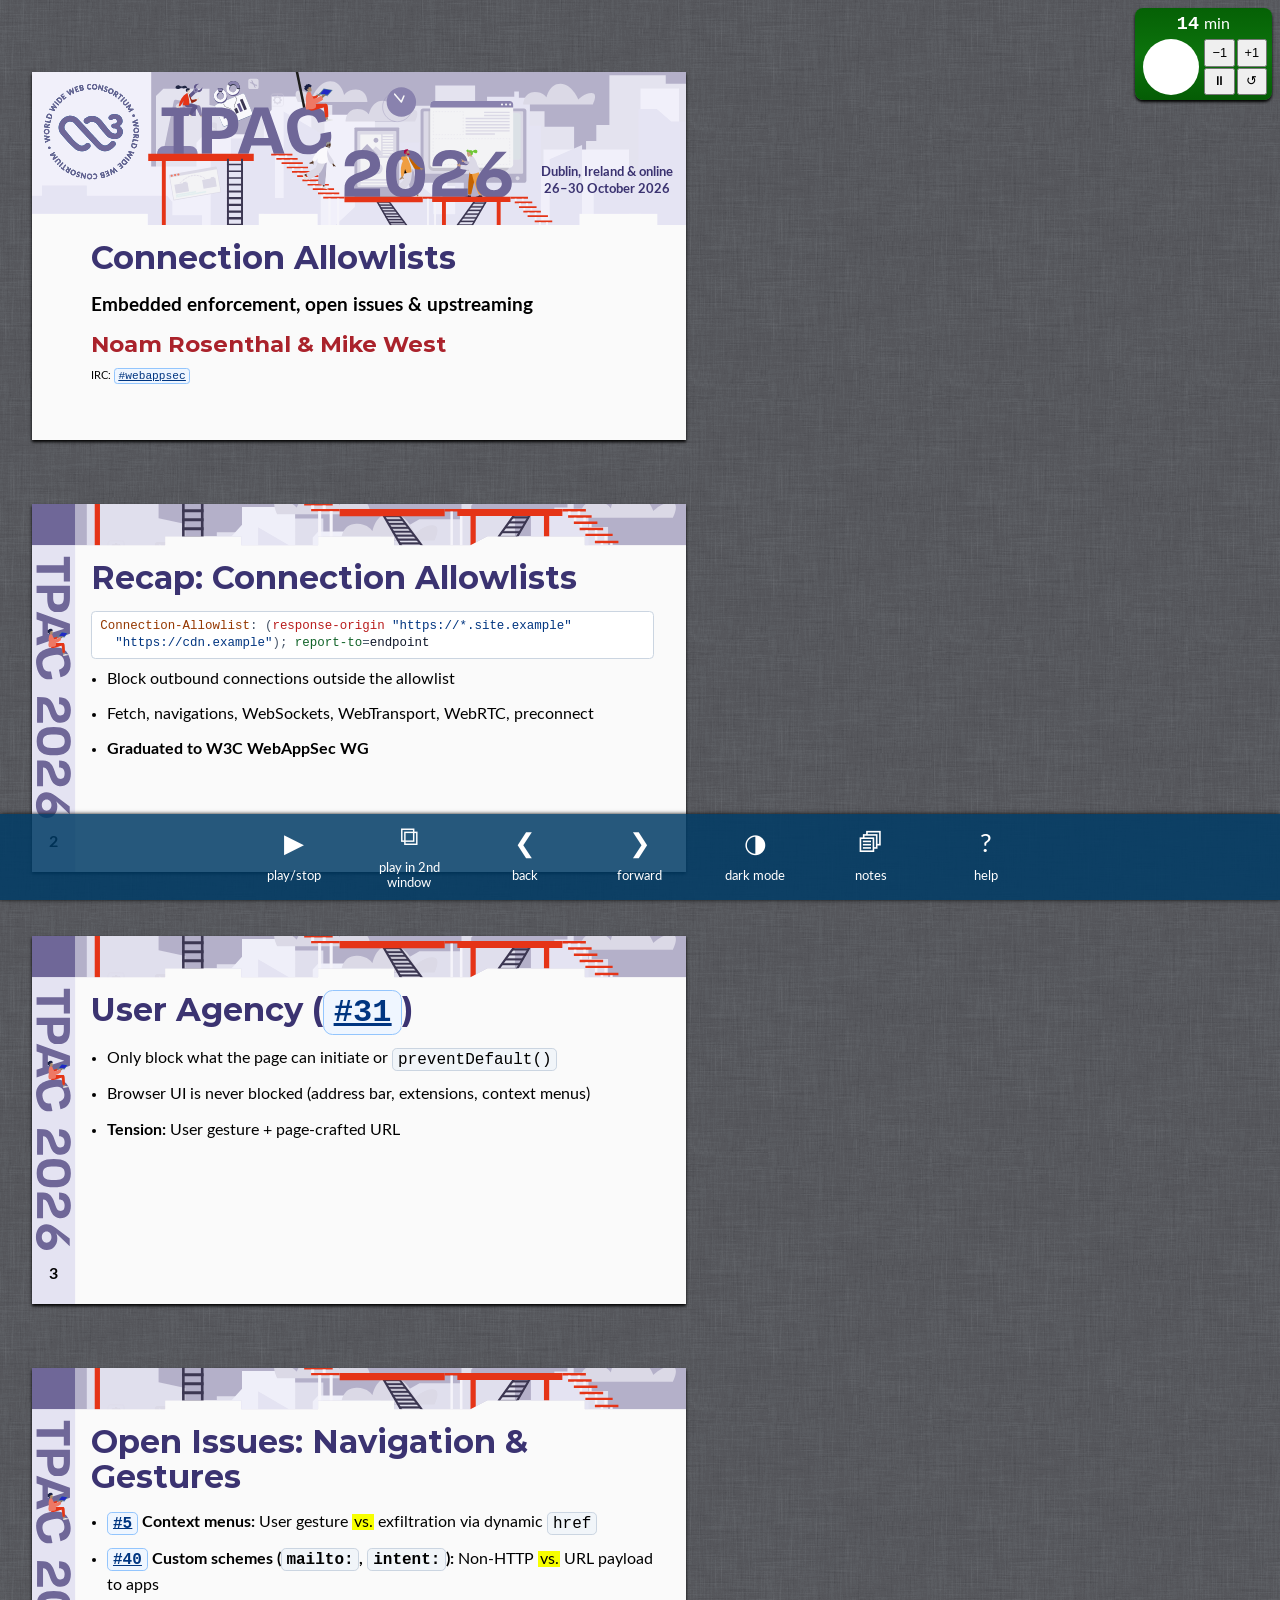
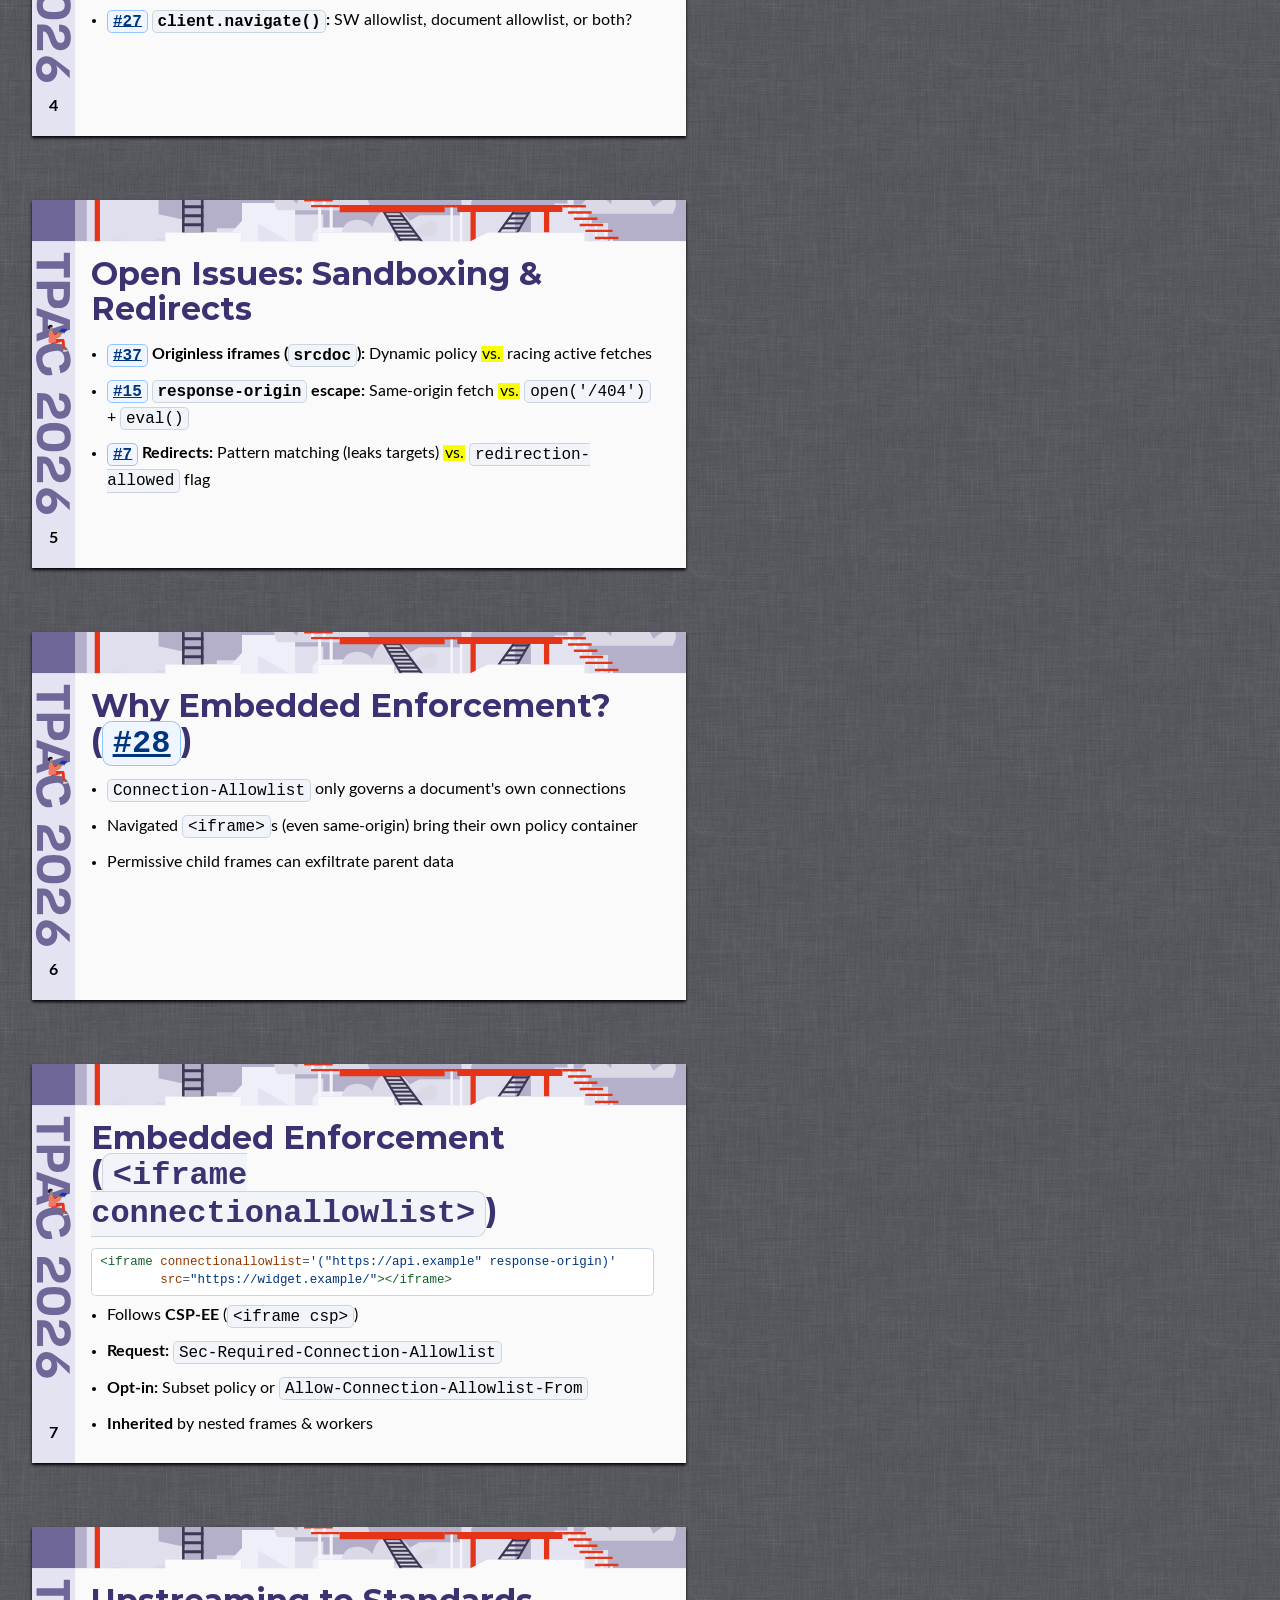
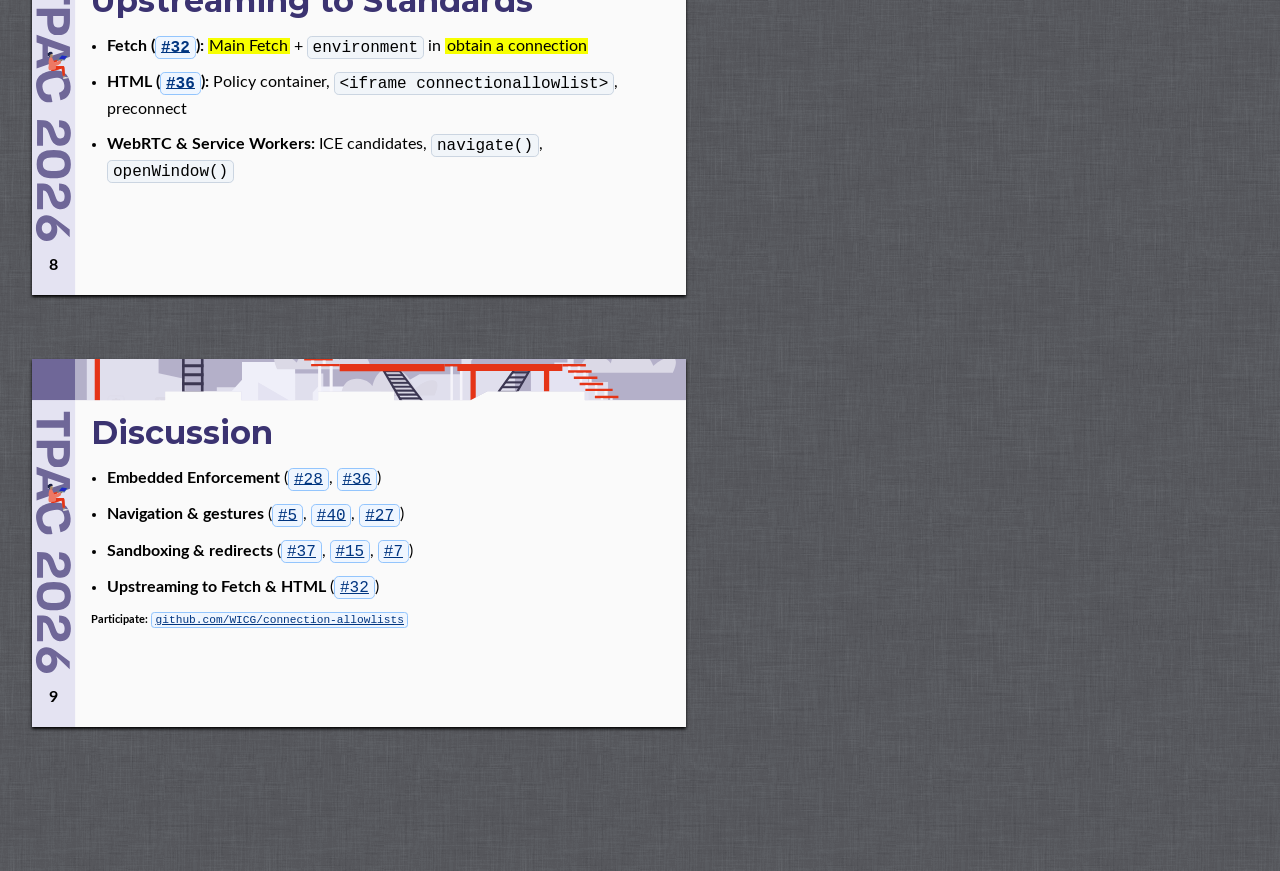
==== commit 7d27b958: "Improve contrast for code links, headings, syntax highlighting, and index links" ====
--- a/connection-allowlists/index.html
+++ b/connection-allowlists/index.html
@@ -5,7 +5,7 @@
   <meta content="width=device-width" name="viewport">
   <title>Connection Allowlists — TPAC 2026</title>
   <link rel="icon" href="data:image/svg+xml,&lt;svg xmlns='http://www.w3.org/2000/svg' viewBox='0 0 100 100'&gt;&lt;text y='.9em' font-size='90'&gt;🛡️&lt;/text&gt;&lt;/svg&gt;">
-  <link rel="stylesheet" href="../Templates/slides.css?v=3">
+  <link rel="stylesheet" href="../Templates/slides.css?v=4">
   <script src="../Templates/b6plus.js"></script>
   <script src="../Templates/syntax-highlight.js?v=3"></script>
 </head>
--- a/Templates/slides.css
+++ b/Templates/slides.css
@@ -158,7 +158,7 @@
     0.7px -0.7px hsl(0,0%,98%), 0.7px 0.7px hsl(0,0%,98%),
     -0.7px 0.7px hsl(0,0%,98%);
   --cover-bg: center / auto 100.1% url(cover.svg) no-repeat hsl(0,0%,98%);
-  --cover-event-fg: hsl(250,19%,50%);
+  --cover-event-fg: hsl(248,38%,32%);
   --final-bg: top / 100.1% auto no-repeat url(slide.svg),
     left / 2.7em /*= L */ 100.1% repeat-y
     linear-gradient(hsl(244,37%,92%),hsl(244,37%,92%)),
@@ -173,29 +173,33 @@
   --toc-list-marker-fg: hsl(211,100%,17%);
   --b6-canvas-fg: hsla(0,100%,45%,0.8);
   --em-bg: hsl(62,100%,50%);
-  --code-bg: #eee;
+  --code-bg: #f1f5f9;
+  --code-border: #cbd5e1;
+  --code-link-bg: #eff6ff;
+  --code-link-fg: #003580;
+  --code-link-border: #93c5fd;
   --table-striped-bg: #eee;
-  --link-fg: #00c;
-  --visited-fg: #609;
+  --link-fg: #003580;
+  --visited-fg: #581c87;
   --can-invert-filter: none;
-  --h1-h2-fg: hsl(250,19%,50%);
-  --prettylights-bg: #f6f8fa;
-  --prettylights-border: #d0d7de;
-  --prettylights-fg: #1f2328;
-  --prettylights-comment: #59636e;
-  --prettylights-constant: #0550ae;
-  --prettylights-constant-other-reference-link: #0a3069;
-  --prettylights-entity: #6639ba;
+  --h1-h2-fg: hsl(248,38%,32%);
+  --prettylights-bg: #ffffff;
+  --prettylights-border: #cbd5e1;
+  --prettylights-fg: #0f172a;
+  --prettylights-comment: #475569;
+  --prettylights-constant: #003580;
+  --prettylights-constant-other-reference-link: #003580;
+  --prettylights-entity: #5b21b6;
   --prettylights-entity-tag: #116329;
-  --prettylights-keyword: #cf222e;
-  --prettylights-bold: #1f2328;
+  --prettylights-keyword: #b91c1c;
+  --prettylights-bold: #0f172a;
   --prettylights-deleted-bg: #ffebe9;
   --prettylights-deleted-text: #82071e;
-  --prettylights-heading: #0550ae;
+  --prettylights-heading: #003580;
   --prettylights-inserted-bg: #dafbe1;
   --prettylights-inserted-text: #116329;
-  --prettylights-italic: #1f2328;
-  --prettylights-string: #0a3069;
+  --prettylights-italic: #0f172a;
+  --prettylights-string: #003580;
   --prettylights-string-regexp: #116329;
   --prettylights-variable: #953800;
 }
@@ -216,7 +220,7 @@
       -0.7px -0.7px #000, 0.7px -0.7px #000, 0.7px 0.7px #000,
       -0.7px 0.7px #000;
     --cover-bg: center / auto 100.1% url(cover-dark.svg) no-repeat black;
-    --cover-event-fg: hsl(250,19%,70%);
+    --cover-event-fg: hsl(220,40%,85%);
     --final-bg: top / 100.1% auto no-repeat url(slide-dark.svg),
       left / 2.7em /*= L */ 100.1% repeat-y
       linear-gradient(hsl(244,23%,27%),hsl(244,23%,27%)),
@@ -231,29 +235,33 @@
     --toc-list-marker-fg:  hsl(250,100%,90%);
     --b6-canvas-fg: hsla(130,100%,60%,0.8);
     --em-bg: hsl(322,100%,40%);
-    --code-bg: #444;
+    --code-bg: #161b22;
+    --code-border: #30363d;
+    --code-link-bg: #0f172a;
+    --code-link-fg: #bae6fd;
+    --code-link-border: #38bdf8;
     --table-striped-bg: #333;
-    --link-fg: #AEF;
-    --visited-fg: #EAD;
+    --link-fg: #bae6fd;
+    --visited-fg: #e9d5ff;
     --can-invert-filter: invert(1);
-    --h1-h2-fg: hsl(251,9%,75%);
-    --prettylights-bg: #151b23;
+    --h1-h2-fg: hsl(220,45%,90%);
+    --prettylights-bg: #0d1117;
     --prettylights-border: #30363d;
     --prettylights-fg: #f0f6fc;
     --prettylights-comment: #9198a1;
-    --prettylights-constant: #79c0ff;
-    --prettylights-constant-other-reference-link: #a5d6ff;
+    --prettylights-constant: #a5d6ff;
+    --prettylights-constant-other-reference-link: #bae6fd;
     --prettylights-entity: #d2a8ff;
     --prettylights-entity-tag: #7ee787;
     --prettylights-keyword: #ff7b72;
     --prettylights-bold: #f0f6fc;
     --prettylights-deleted-bg: #67060c;
     --prettylights-deleted-text: #ffdcd7;
-    --prettylights-heading: #1f6feb;
+    --prettylights-heading: #a5d6ff;
     --prettylights-inserted-bg: #033a16;
     --prettylights-inserted-text: #aff5b4;
     --prettylights-italic: #f0f6fc;
-    --prettylights-string: #a5d6ff;
+    --prettylights-string: #bae6fd;
     --prettylights-string-regexp: #7ee787;
     --prettylights-variable: #ffa657;
   }
@@ -273,7 +281,7 @@
       -0.7px -0.7px #000, 0.7px -0.7px #000, 0.7px 0.7px #000,
       -0.7px 0.7px #000;
   --cover-bg: center / auto 100.1% url(cover-dark.svg) no-repeat black;
-  --cover-event-fg: hsl(250,19%,70%);
+  --cover-event-fg: hsl(220,40%,85%);
   --final-bg: top / 100.1% auto no-repeat url(slide-dark.svg),
     left / 2.7em /*= L */ 100.1% repeat-y
     linear-gradient(hsl(244,23%,27%),hsl(244,23%,27%)),
@@ -288,29 +296,33 @@
   --toc-list-marker-fg:  hsl(250,100%,90%);
   --b6-canvas-fg: hsla(130,100%,60%,0.8);
   --em-bg: hsl(322,100%,40%);
-  --code-bg: #444;
+  --code-bg: #161b22;
+  --code-border: #30363d;
+  --code-link-bg: #0f172a;
+  --code-link-fg: #bae6fd;
+  --code-link-border: #38bdf8;
   --table-striped-bg: #333;
-  --link-fg: #AEF;
-  --visited-fg: #EAD;
+  --link-fg: #bae6fd;
+  --visited-fg: #e9d5ff;
   --can-invert-filter: invert(1);
-  --h1-h2-fg: hsl(251,9%,75%);
-  --prettylights-bg: #151b23;
+  --h1-h2-fg: hsl(220,45%,90%);
+  --prettylights-bg: #0d1117;
   --prettylights-border: #30363d;
   --prettylights-fg: #f0f6fc;
   --prettylights-comment: #9198a1;
-  --prettylights-constant: #79c0ff;
-  --prettylights-constant-other-reference-link: #a5d6ff;
+  --prettylights-constant: #a5d6ff;
+  --prettylights-constant-other-reference-link: #bae6fd;
   --prettylights-entity: #d2a8ff;
   --prettylights-entity-tag: #7ee787;
   --prettylights-keyword: #ff7b72;
   --prettylights-bold: #f0f6fc;
   --prettylights-deleted-bg: #67060c;
   --prettylights-deleted-text: #ffdcd7;
-  --prettylights-heading: #1f6feb;
+  --prettylights-heading: #a5d6ff;
   --prettylights-inserted-bg: #033a16;
   --prettylights-inserted-text: #aff5b4;
   --prettylights-italic: #f0f6fc;
-  --prettylights-string: #a5d6ff;
+  --prettylights-string: #bae6fd;
   --prettylights-string-regexp: #7ee787;
   --prettylights-variable: #ffa657;
 }
@@ -356,6 +368,8 @@
 .slide.textfit, .textfit .slide {height: 23em /*= N */}
 .clear .slide:not(.cover), .slide:not(.cover).clear {background-image: none}
 .slide:target {outline: lime solid 0.5em; outline-offset: 1em}
+:link {color: #bae6fd}
+:visited {color: #e9d5ff}
 .slide h3 a {color: inherit}
 .slide :link {color: var(--link-fg)}
 .slide :visited {color: var(--visited-fg)}
@@ -446,8 +460,15 @@
   text-shadow: none;
 }
 .slide code {background: var(--code-bg); padding: 0.1em 0.3em;
-  border-radius: 0.3em}
-.slide pre code {background: none; padding: 0; font: inherit} /* Reset */
+  border-radius: 0.3em; border: 1px solid var(--code-border)}
+.slide :link code, .slide :visited code,
+.slide code :link, .slide code :visited {
+  background: var(--code-link-bg);
+  color: var(--code-link-fg);
+  border-color: var(--code-link-border);
+  text-decoration: underline;
+}
+.slide pre code {background: none; border: none; padding: 0; font: inherit} /* Reset */
 sub, sup {line-height: 0.5}
 .slide pre, .slide syntax-highlight {
   display: block;
@@ -472,7 +493,7 @@
   line-height: 1.35;
 }
 ::highlight(punctuation) {
-  color: #57606a;
+  color: #475569;
 }
 ::highlight(namespace) {
   opacity: 0.7;
@@ -480,7 +501,7 @@
 ::highlight(comment),
 ::highlight(doctype),
 ::highlight(cdata) {
-  color: #6e7781;
+  color: #475569;
 }
 ::highlight(constant),
 ::highlight(number),
@@ -488,7 +509,7 @@
 ::highlight(char),
 ::highlight(builtin),
 ::highlight(operator) {
-  color: #0550ae;
+  color: #003580;
 }
 ::highlight(attr-name),
 ::highlight(variable) {
@@ -498,47 +519,47 @@
 ::highlight(tag),
 ::highlight(boolean),
 ::highlight(symbol) {
-  color: #1a7f37;
+  color: #116329;
 }
 ::highlight(entity),
 ::highlight(selector),
 ::highlight(class-name),
 ::highlight(function) {
-  color: #8250df;
+  color: #5b21b6;
 }
 ::highlight(keyword),
 ::highlight(prolog),
 ::highlight(rule) {
-  color: #cf222e;
+  color: #b91c1c;
 }
 ::highlight(string),
 ::highlight(attr-value) {
-  color: #0550ae;
+  color: #003580;
 }
 ::highlight(regex) {
-  color: #1a7f37;
+  color: #116329;
 }
 ::highlight(deleted) {
   color: #82071e;
   background-color: #ffebe9;
 }
 ::highlight(inserted) {
-  color: #1a7f37;
+  color: #116329;
   background-color: #dafbe1;
 }
 ::highlight(url) {
   text-decoration: underline;
-  color: #0550ae;
+  color: #003580;
 }
 ::highlight(important) {
-  color: #cf222e;
+  color: #b91c1c;
 }
 @media (prefers-color-scheme: dark) {
   ::highlight(punctuation),
   ::highlight(comment),
   ::highlight(doctype),
   ::highlight(cdata) {
-    color: #8b949e;
+    color: #9198a1;
   }
   ::highlight(constant),
   ::highlight(number),
@@ -547,7 +568,7 @@
   ::highlight(builtin),
   ::highlight(operator),
   ::highlight(url) {
-    color: #79c0ff;
+    color: #a5d6ff;
   }
   ::highlight(attr-name),
   ::highlight(variable) {
@@ -574,7 +595,7 @@
   }
   ::highlight(string),
   ::highlight(attr-value) {
-    color: #a5d6ff;
+    color: #bae6fd;
   }
   ::highlight(deleted) {
     color: #ffdcd7;
@@ -585,12 +606,23 @@
     background-color: #033a16;
   }
 }
+html:has(.darkmode)::highlight(punctuation),
+html:has(.darkmode)::highlight(comment),
+html:has(.darkmode)::highlight(doctype),
+html:has(.darkmode)::highlight(cdata),
 .darkmode ::highlight(punctuation),
 .darkmode ::highlight(comment),
 .darkmode ::highlight(doctype),
 .darkmode ::highlight(cdata) {
-  color: #8b949e;
-}
+  color: #9198a1;
+}
+html:has(.darkmode)::highlight(constant),
+html:has(.darkmode)::highlight(number),
+html:has(.darkmode)::highlight(atrule),
+html:has(.darkmode)::highlight(char),
+html:has(.darkmode)::highlight(builtin),
+html:has(.darkmode)::highlight(operator),
+html:has(.darkmode)::highlight(url),
 .darkmode ::highlight(constant),
 .darkmode ::highlight(number),
 .darkmode ::highlight(atrule),
@@ -598,12 +630,19 @@
 .darkmode ::highlight(builtin),
 .darkmode ::highlight(operator),
 .darkmode ::highlight(url) {
-  color: #79c0ff;
-}
+  color: #a5d6ff;
+}
+html:has(.darkmode)::highlight(attr-name),
+html:has(.darkmode)::highlight(variable),
 .darkmode ::highlight(attr-name),
 .darkmode ::highlight(variable) {
   color: #ffa657;
 }
+html:has(.darkmode)::highlight(property),
+html:has(.darkmode)::highlight(tag),
+html:has(.darkmode)::highlight(boolean),
+html:has(.darkmode)::highlight(symbol),
+html:has(.darkmode)::highlight(regex),
 .darkmode ::highlight(property),
 .darkmode ::highlight(tag),
 .darkmode ::highlight(boolean),
@@ -611,30 +650,53 @@
 .darkmode ::highlight(regex) {
   color: #7ee787;
 }
+html:has(.darkmode)::highlight(entity),
+html:has(.darkmode)::highlight(selector),
+html:has(.darkmode)::highlight(class-name),
+html:has(.darkmode)::highlight(function),
 .darkmode ::highlight(entity),
 .darkmode ::highlight(selector),
 .darkmode ::highlight(class-name),
 .darkmode ::highlight(function) {
   color: #d2a8ff;
 }
+html:has(.darkmode)::highlight(keyword),
+html:has(.darkmode)::highlight(prolog),
+html:has(.darkmode)::highlight(rule),
+html:has(.darkmode)::highlight(important),
 .darkmode ::highlight(keyword),
 .darkmode ::highlight(prolog),
 .darkmode ::highlight(rule),
 .darkmode ::highlight(important) {
   color: #ff7b72;
 }
+html:has(.darkmode)::highlight(string),
+html:has(.darkmode)::highlight(attr-value),
 .darkmode ::highlight(string),
 .darkmode ::highlight(attr-value) {
-  color: #a5d6ff;
-}
+  color: #bae6fd;
+}
+html:has(.lightmode)::highlight(punctuation),
 .lightmode ::highlight(punctuation) {
-  color: #57606a;
-}
+  color: #475569;
+}
+html:has(.lightmode)::highlight(comment),
+html:has(.lightmode)::highlight(doctype),
+html:has(.lightmode)::highlight(cdata),
 .lightmode ::highlight(comment),
 .lightmode ::highlight(doctype),
 .lightmode ::highlight(cdata) {
-  color: #6e7781;
-}
+  color: #475569;
+}
+html:has(.lightmode)::highlight(constant),
+html:has(.lightmode)::highlight(number),
+html:has(.lightmode)::highlight(atrule),
+html:has(.lightmode)::highlight(char),
+html:has(.lightmode)::highlight(builtin),
+html:has(.lightmode)::highlight(operator),
+html:has(.lightmode)::highlight(string),
+html:has(.lightmode)::highlight(attr-value),
+html:has(.lightmode)::highlight(url),
 .lightmode ::highlight(constant),
 .lightmode ::highlight(number),
 .lightmode ::highlight(atrule),
@@ -644,30 +706,45 @@
 .lightmode ::highlight(string),
 .lightmode ::highlight(attr-value),
 .lightmode ::highlight(url) {
-  color: #0550ae;
-}
+  color: #003580;
+}
+html:has(.lightmode)::highlight(attr-name),
+html:has(.lightmode)::highlight(variable),
 .lightmode ::highlight(attr-name),
 .lightmode ::highlight(variable) {
   color: #953800;
 }
+html:has(.lightmode)::highlight(property),
+html:has(.lightmode)::highlight(tag),
+html:has(.lightmode)::highlight(boolean),
+html:has(.lightmode)::highlight(symbol),
+html:has(.lightmode)::highlight(regex),
 .lightmode ::highlight(property),
 .lightmode ::highlight(tag),
 .lightmode ::highlight(boolean),
 .lightmode ::highlight(symbol),
 .lightmode ::highlight(regex) {
-  color: #1a7f37;
-}
+  color: #116329;
+}
+html:has(.lightmode)::highlight(entity),
+html:has(.lightmode)::highlight(selector),
+html:has(.lightmode)::highlight(class-name),
+html:has(.lightmode)::highlight(function),
 .lightmode ::highlight(entity),
 .lightmode ::highlight(selector),
 .lightmode ::highlight(class-name),
 .lightmode ::highlight(function) {
-  color: #8250df;
-}
+  color: #5b21b6;
+}
+html:has(.lightmode)::highlight(keyword),
+html:has(.lightmode)::highlight(prolog),
+html:has(.lightmode)::highlight(rule),
+html:has(.lightmode)::highlight(important),
 .lightmode ::highlight(keyword),
 .lightmode ::highlight(prolog),
 .lightmode ::highlight(rule),
 .lightmode ::highlight(important) {
-  color: #cf222e;
+  color: #b91c1c;
 }
 .slide svg.chart {
   display: block;
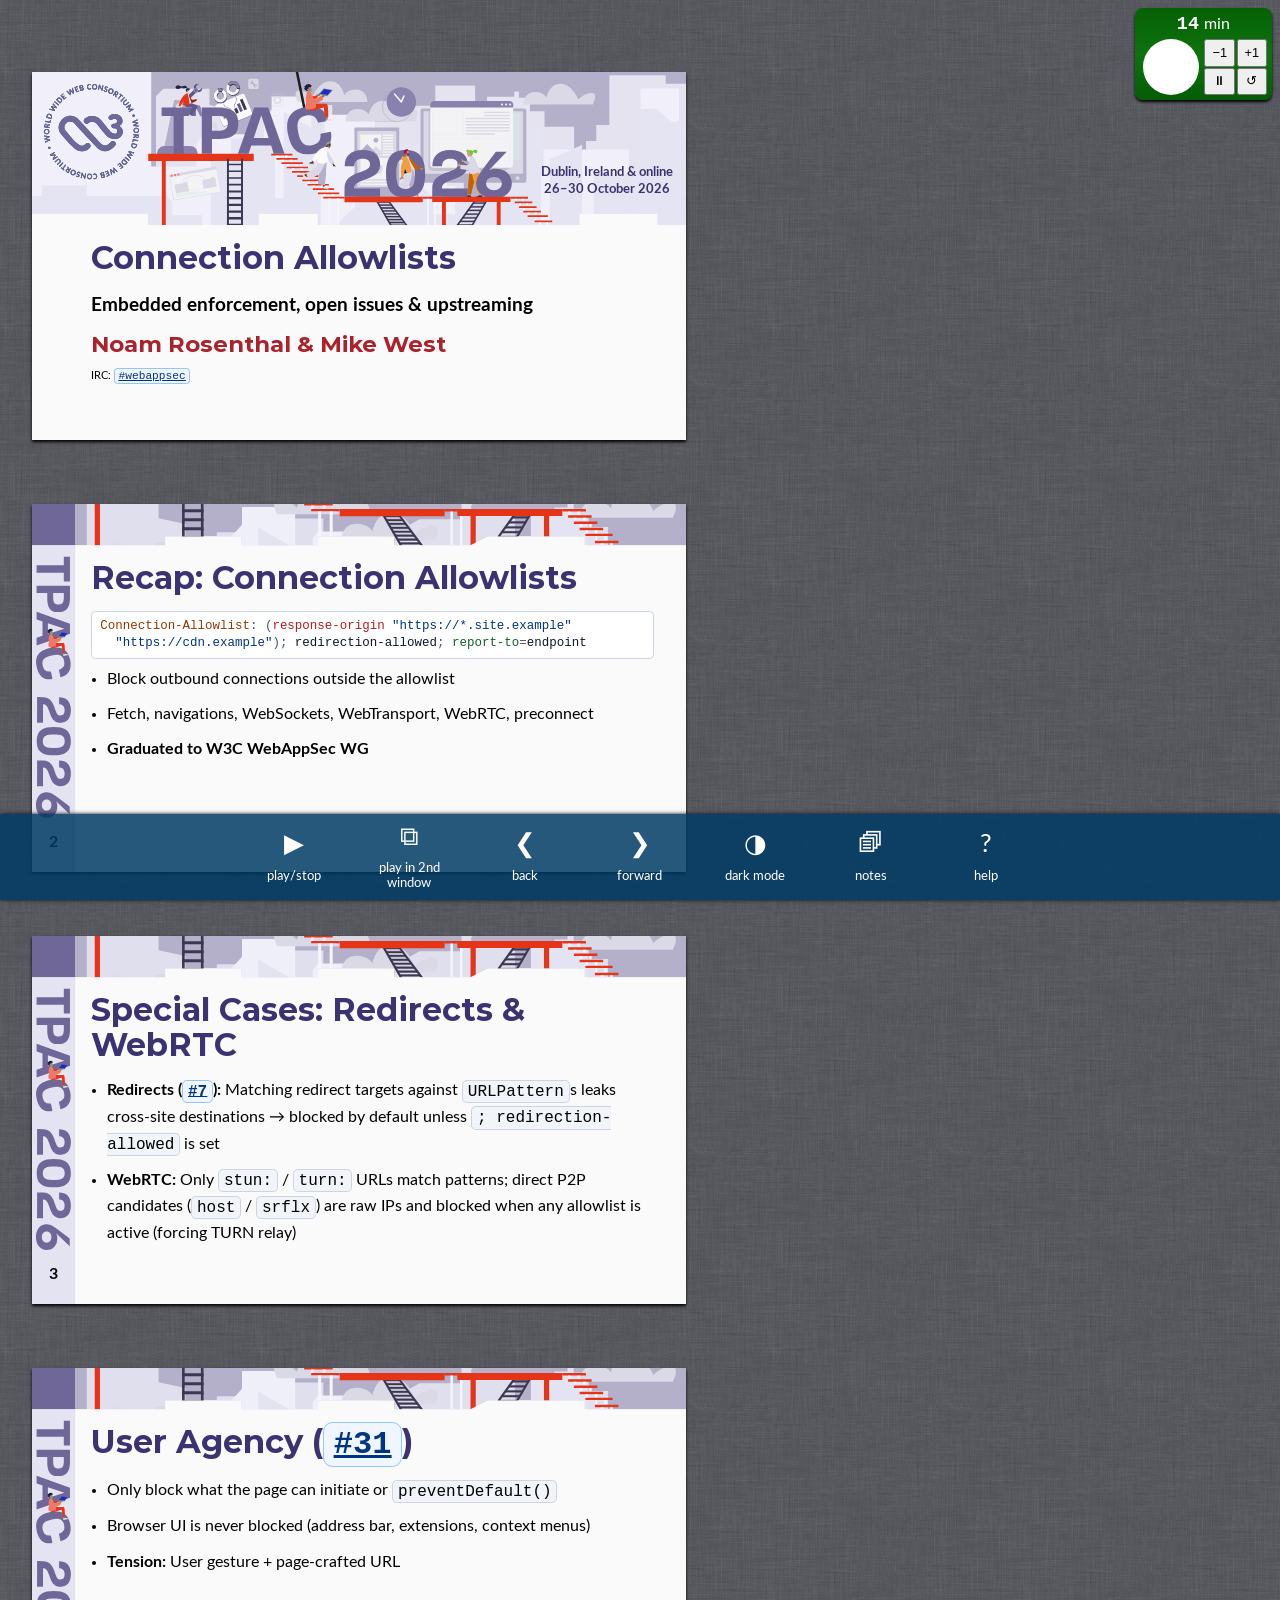
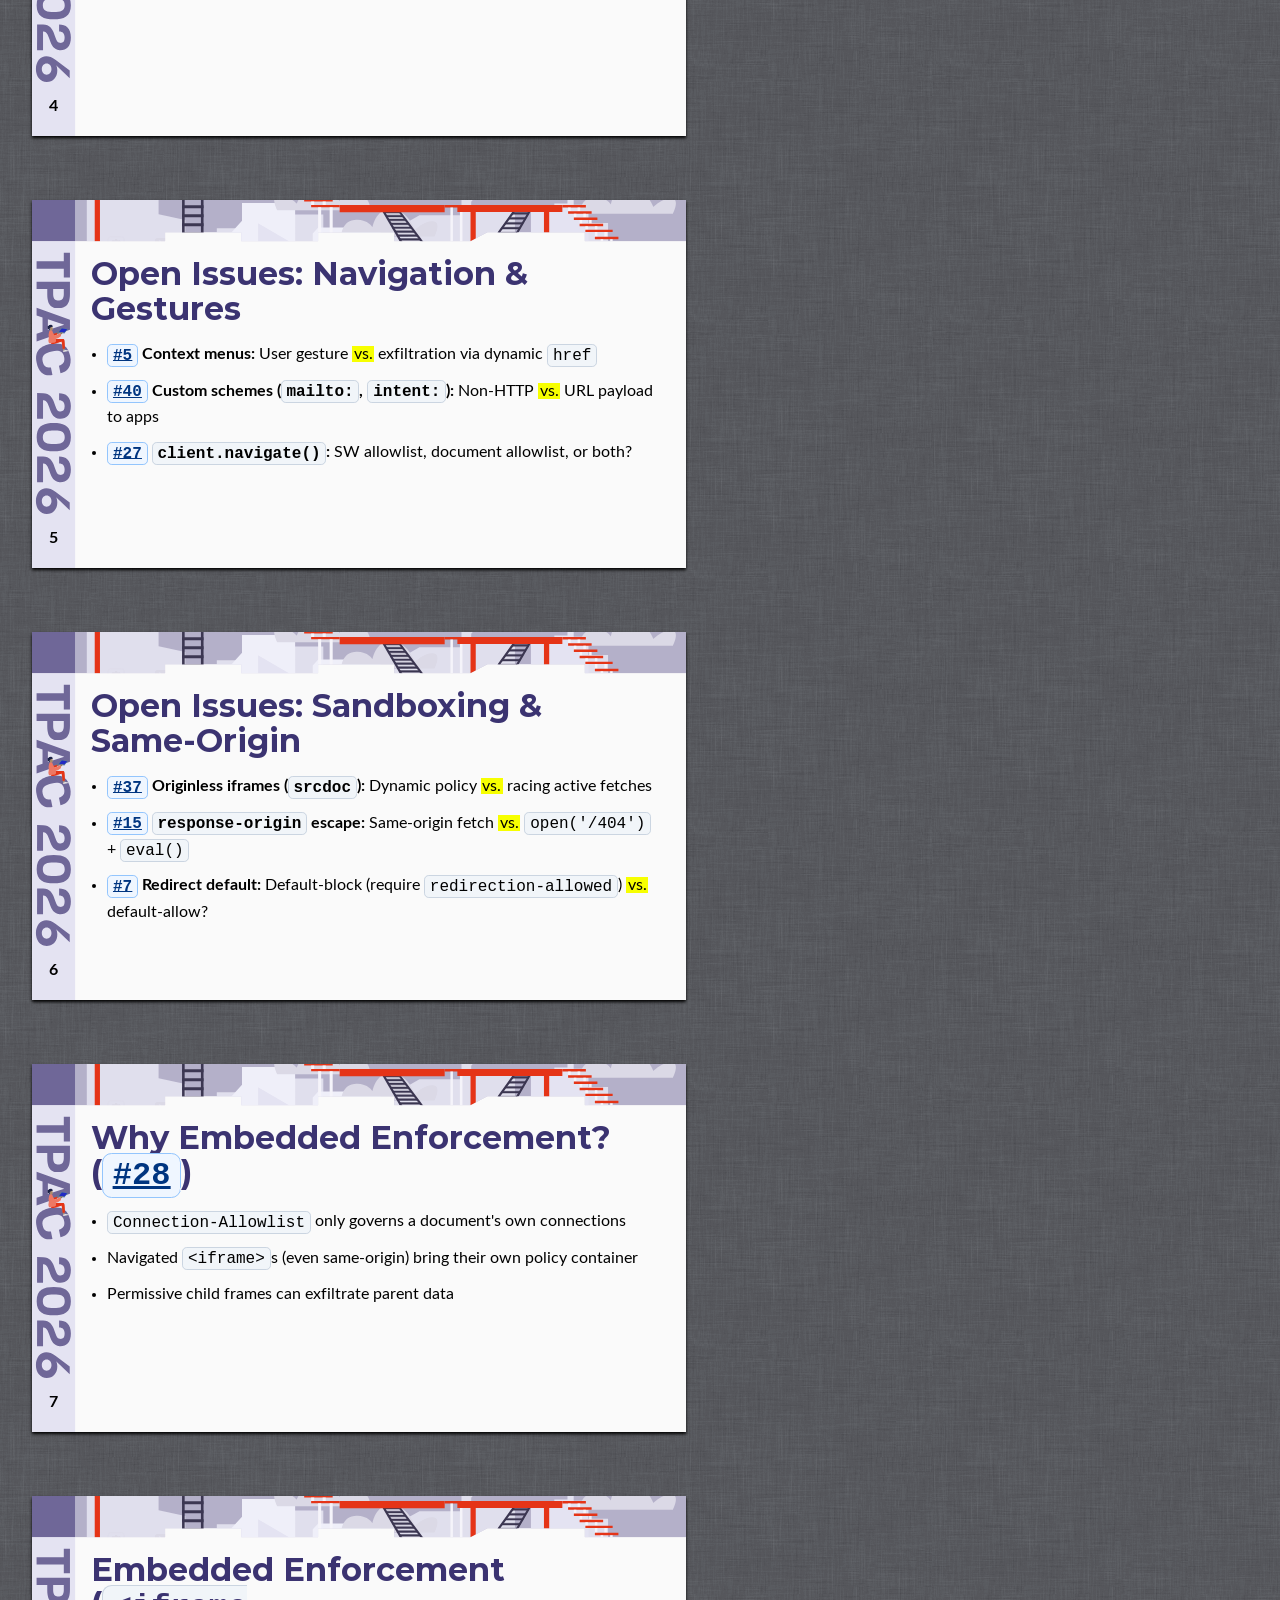
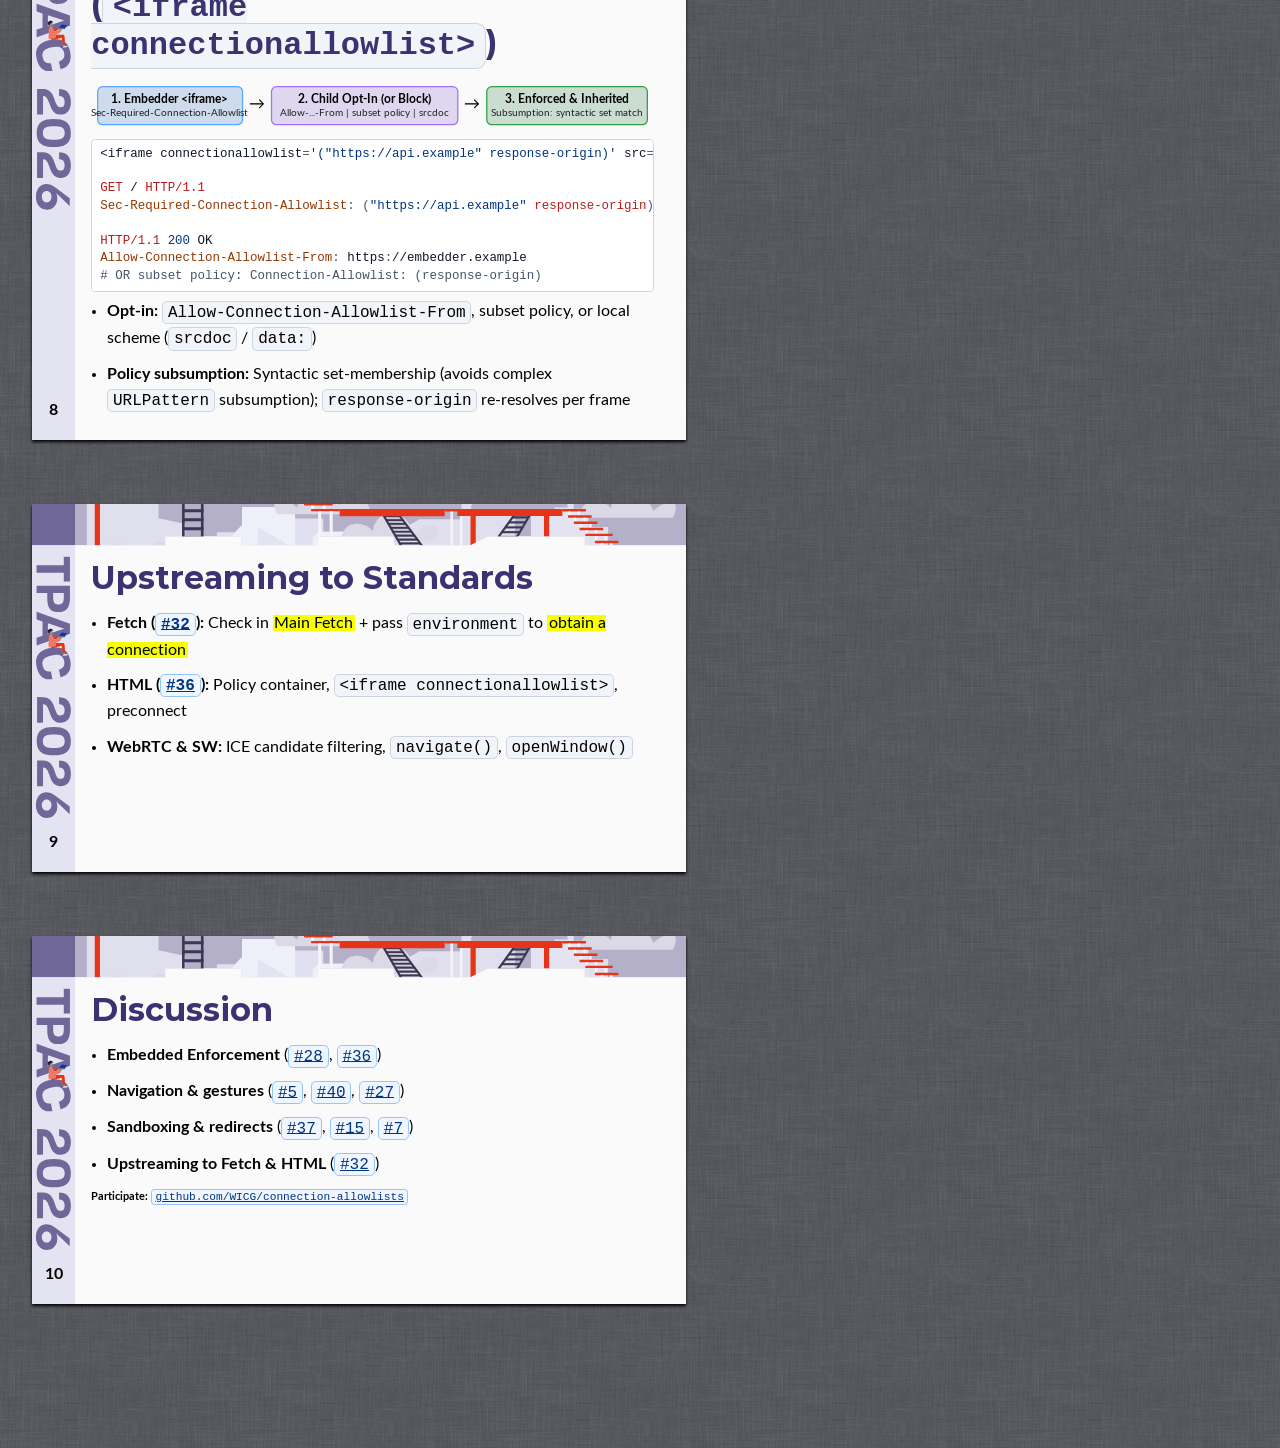
==== commit e8d40dd2: "Update connection-allowlists presentation (special cases slide, handshake SVG, policy subsumption)" ====
--- a/connection-allowlists/index.html
+++ b/connection-allowlists/index.html
@@ -32,7 +32,7 @@
   <section class="slide" id="recap">
     <h2>Recap: Connection Allowlists</h2>
     <syntax-highlight language="http">Connection-Allowlist: (response-origin "https://*.site.example"
-  "https://cdn.example"); report-to=endpoint</syntax-highlight>
+  "https://cdn.example"); redirection-allowed; report-to=endpoint</syntax-highlight>
     <ul>
       <li>Block outbound connections outside the allowlist</li>
       <li>Fetch, navigations, WebSockets, WebTransport, WebRTC, preconnect</li>
@@ -42,6 +42,18 @@
 
   <section class="comment">
     <p>Connection Allowlists focuses purely on exfiltration defense-in-depth: a single Structured Field header using URLPattern syntax that blocks unauthorized connections across Fetch, navigations, WebRTC, WebTransport, Workers, Early Hints, and preconnect/dns-prefetch. Graduation to W3C WebAppSec WG is approved.</p>
+  </section>
+
+  <section class="slide" id="special-cases">
+    <h2>Special Cases: Redirects &amp; WebRTC</h2>
+    <ul>
+      <li><strong>Redirects (<a href="https://github.com/WICG/connection-allowlists/issues/7"><code>#7</code></a>):</strong> Matching redirect targets against <code>URLPattern</code>s leaks cross-site destinations → blocked by default unless <code>; redirection-allowed</code> is set</li>
+      <li><strong>WebRTC:</strong> Only <code>stun:</code> / <code>turn:</code> URLs match patterns; direct P2P candidates (<code>host</code> / <code>srflx</code>) are raw IPs and blocked when any allowlist is active (forcing TURN relay)</li>
+    </ul>
+  </section>
+
+  <section class="comment">
+    <p>Two protocol special cases: (1) Redirects (#7): matching redirect targets against URLPatterns would leak cross-origin redirect destinations via blocking or reporting, so redirects are controlled by a coarse boolean ; redirection-allowed parameter (blocked by default; open question in #7 whether default should flip). (2) WebRTC: peer-to-peer ICE candidates (host, srflx, prflx) only have raw IP:port addresses, not URLs—so any active allowlist blocks direct P2P and forces traffic through an allowlisted TURN relay.</p>
   </section>
 
   <section class="slide" id="user-agency">
@@ -71,16 +83,16 @@
   </section>
 
   <section class="slide" id="open-iframes-redirects">
-    <h2>Open Issues: Sandboxing &amp; Redirects</h2>
+    <h2>Open Issues: Sandboxing &amp; Same-Origin</h2>
     <ul>
       <li><strong><a href="https://github.com/WICG/connection-allowlists/issues/37"><code>#37</code></a> Originless iframes (<code>srcdoc</code>):</strong> Dynamic policy <em>vs.</em> racing active fetches</li>
       <li><strong><a href="https://github.com/WICG/connection-allowlists/issues/15"><code>#15</code></a> <code>response-origin</code> escape:</strong> Same-origin fetch <em>vs.</em> <code>open('/404')</code> + <code>eval()</code></li>
-      <li><strong><a href="https://github.com/WICG/connection-allowlists/issues/7"><code>#7</code></a> Redirects:</strong> Pattern matching (leaks targets) <em>vs.</em> <code>redirection-allowed</code> flag</li>
+      <li><strong><a href="https://github.com/WICG/connection-allowlists/issues/7"><code>#7</code></a> Redirect default:</strong> Default-block (require <code>redirection-allowed</code>) <em>vs.</em> default-allow?</li>
     </ul>
   </section>
 
   <section class="comment">
-    <p>Second group of contentions: (#37) Developers isolating AI-generated code in srcdoc/about:blank iframes want to apply connectionAllowlist dynamically without racing initial document creation. (#15) Allowing response-origin lets a sandboxed page open or frame an unprotected same-origin URL (like a default 404 page) and script it to exfiltrate data. (#7) Checking redirect targets against URLPatterns leaks cross-site redirect destinations via reports/blocking, whereas a boolean redirection-allowed flag avoids cross-site leaks but needs a default (allow vs. block).</p>
+    <p>Second group of contentions: (#37) Developers isolating AI-generated code in srcdoc/about:blank iframes want to apply connectionAllowlist dynamically without racing initial document creation. (#15) Allowing response-origin lets a sandboxed page open or frame an unprotected same-origin URL (like a default 404 page) and script it to exfiltrate data. (#7) Whether redirection-allowed should be opt-in (default block) or opt-out.</p>
   </section>
 
   <section class="slide" id="embedded-problem">
@@ -98,26 +110,43 @@
 
   <section class="slide" id="embedded-how">
     <h2>Embedded Enforcement (<code>&lt;iframe connectionallowlist&gt;</code>)</h2>
-    <syntax-highlight language="html">&lt;iframe connectionallowlist='("https://api.example" response-origin)'
-        src="https://widget.example/"&gt;&lt;/iframe&gt;</syntax-highlight>
+    <svg class="chart" viewBox="0 0 680 62" aria-label="Embedded enforcement handshake flow">
+      <rect x="8" y="8" width="175" height="46" rx="6" fill="#0550ae" fill-opacity="0.18" stroke="#58a6ff" stroke-width="1.5"/>
+      <text x="95" y="28" text-anchor="middle" font-size="12" font-weight="bold" fill="currentColor">1. Embedder &lt;iframe&gt;</text>
+      <text x="95" y="44" text-anchor="middle" font-size="10" fill="currentColor" opacity="0.85">Sec-Required-Connection-Allowlist</text>
+      <text x="200" y="35" text-anchor="middle" font-size="16" fill="currentColor">→</text>
+      <rect x="218" y="8" width="225" height="46" rx="6" fill="#6639ba" fill-opacity="0.18" stroke="#a371f7" stroke-width="1.5"/>
+      <text x="330" y="28" text-anchor="middle" font-size="12" font-weight="bold" fill="currentColor">2. Child Opt-In (or Block)</text>
+      <text x="330" y="44" text-anchor="middle" font-size="10" fill="currentColor" opacity="0.85">Allow-...-From | subset policy | srcdoc</text>
+      <text x="460" y="35" text-anchor="middle" font-size="16" fill="currentColor">→</text>
+      <rect x="478" y="8" width="194" height="46" rx="6" fill="#116329" fill-opacity="0.2" stroke="#2ea043" stroke-width="1.5"/>
+      <text x="575" y="28" text-anchor="middle" font-size="12" font-weight="bold" fill="currentColor">3. Enforced &amp; Inherited</text>
+      <text x="575" y="44" text-anchor="middle" font-size="10" fill="currentColor" opacity="0.85">Subsumption: syntactic set match</text>
+    </svg>
+    <syntax-highlight language="http">&lt;iframe connectionallowlist='("https://api.example" response-origin)' src="https://widget.example/"&gt;
+
+GET / HTTP/1.1
+Sec-Required-Connection-Allowlist: ("https://api.example" response-origin)
+
+HTTP/1.1 200 OK
+Allow-Connection-Allowlist-From: https://embedder.example
+# OR subset policy: Connection-Allowlist: (response-origin)</syntax-highlight>
     <ul>
-      <li>Follows <strong>CSP-EE</strong> (<code>&lt;iframe csp&gt;</code>)</li>
-      <li><strong>Request:</strong> <code>Sec-Required-Connection-Allowlist</code></li>
-      <li><strong>Opt-in:</strong> Subset policy or <code>Allow-Connection-Allowlist-From</code></li>
-      <li><strong>Inherited</strong> by nested frames &amp; workers</li>
+      <li><strong>Opt-in:</strong> <code>Allow-Connection-Allowlist-From</code>, subset policy, or local scheme (<code>srcdoc</code> / <code>data:</code>)</li>
+      <li><strong>Policy subsumption:</strong> Syntactic set-membership (avoids complex <code>URLPattern</code> subsumption); <code>response-origin</code> re-resolves per frame</li>
     </ul>
   </section>
 
   <section class="comment">
-    <p>Modeled on CSP Embedded Enforcement: the embedder sets connectionallowlist on the iframe, the browser sends Sec-Required-Connection-Allowlist, and the child must opt in either by serving a subset Connection-Allowlist or returning Allow-Connection-Allowlist-From. The requirement is inherited down the frame tree.</p>
+    <p>Modeled on CSP Embedded Enforcement: the embedder sets connectionallowlist on the iframe, the browser sends Sec-Required-Connection-Allowlist, and the child must opt in via Allow-Connection-Allowlist-From, a satisfying Connection-Allowlist, or a local scheme (about:srcdoc, data:). Unlike CSP-EE's complex semantic subsumption, policy subsumption here is a conservative syntactic set-membership check (every pattern in the child's policy must appear in the required policy), while keeping response-origin unresolved so it re-resolves to each frame's own origin.</p>
   </section>
 
   <section class="slide" id="upstreaming">
     <h2>Upstreaming to Standards</h2>
     <ul>
-      <li><strong>Fetch (<a href="https://github.com/WICG/connection-allowlists/issues/32"><code>#32</code></a>):</strong> <em>Main Fetch</em> + <code>environment</code> in <em>obtain a connection</em></li>
+      <li><strong>Fetch (<a href="https://github.com/WICG/connection-allowlists/issues/32"><code>#32</code></a>):</strong> Check in <em>Main Fetch</em> + pass <code>environment</code> to <em>obtain a connection</em></li>
       <li><strong>HTML (<a href="https://github.com/WICG/connection-allowlists/issues/36"><code>#36</code></a>):</strong> Policy container, <code>&lt;iframe connectionallowlist&gt;</code>, preconnect</li>
-      <li><strong>WebRTC &amp; Service Workers:</strong> ICE candidates, <code>navigate()</code>, <code>openWindow()</code></li>
+      <li><strong>WebRTC &amp; SW:</strong> ICE candidate filtering, <code>navigate()</code>, <code>openWindow()</code></li>
     </ul>
   </section>
 
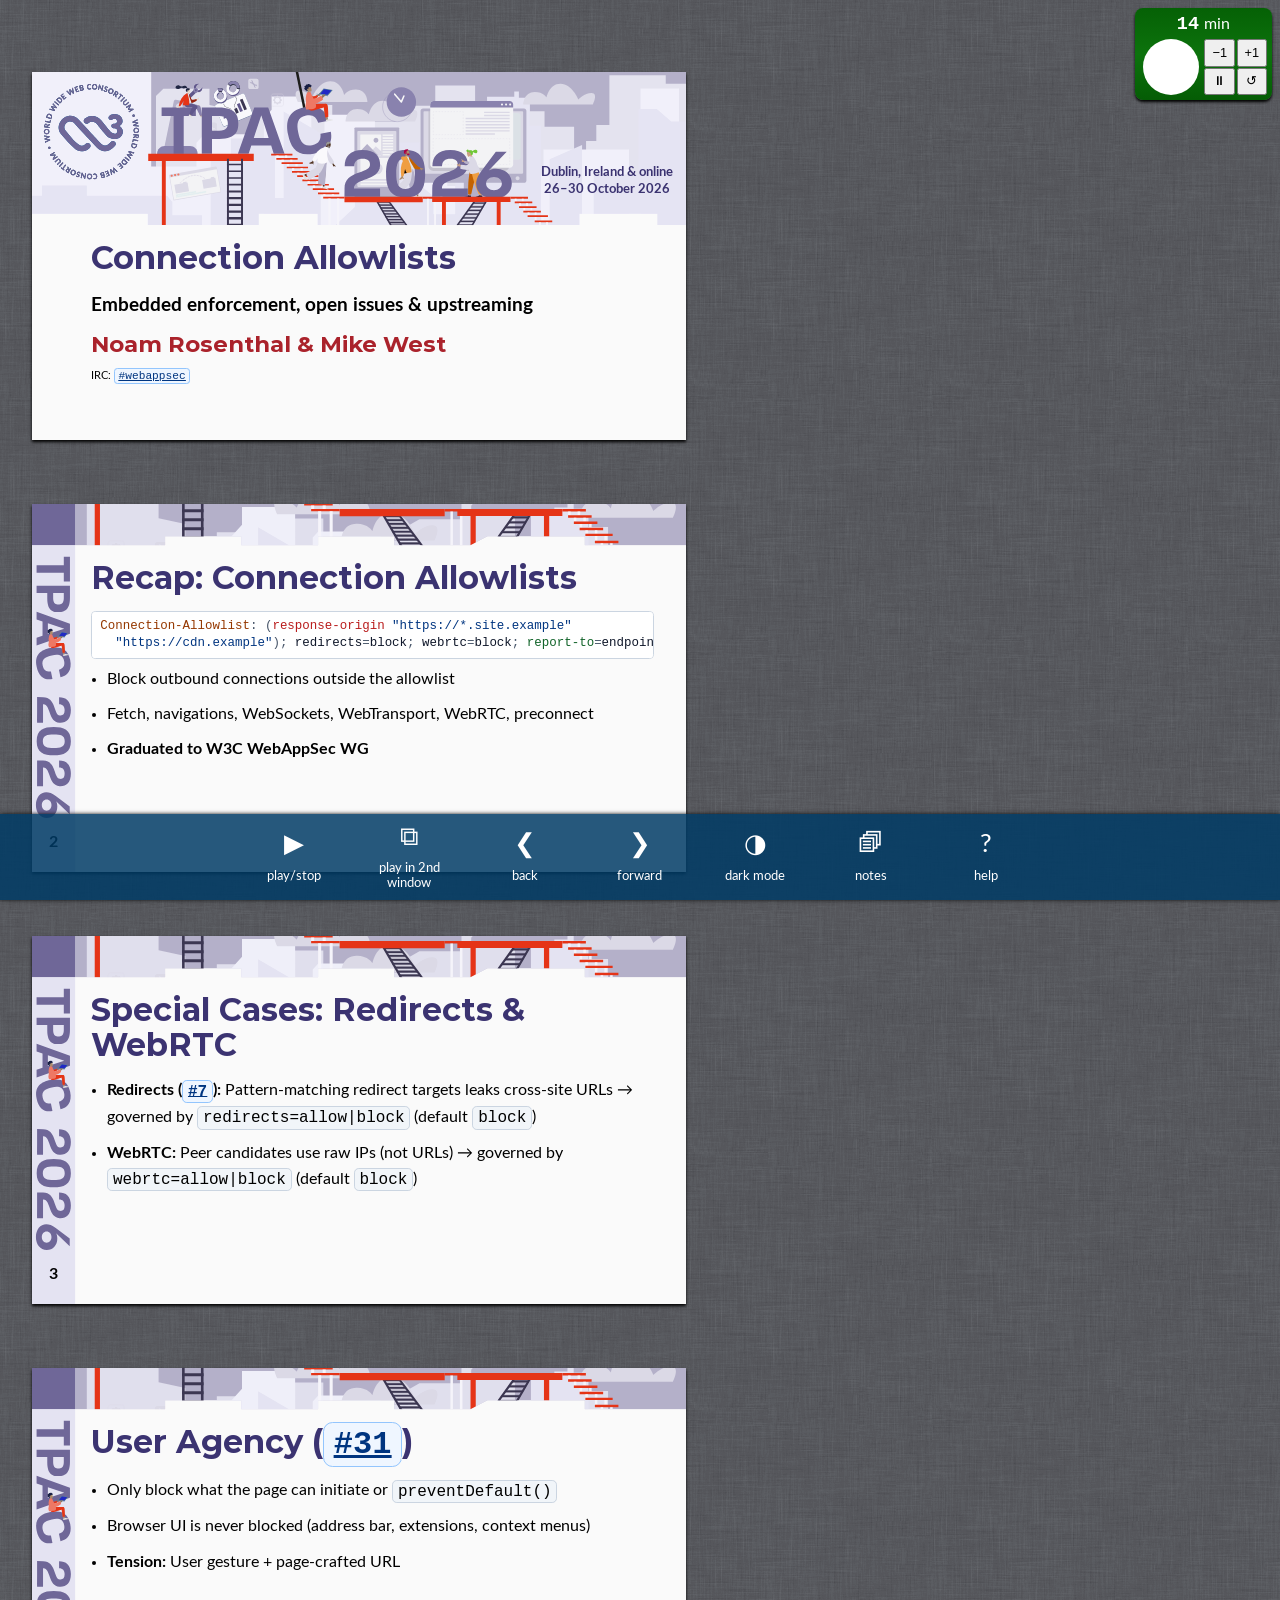
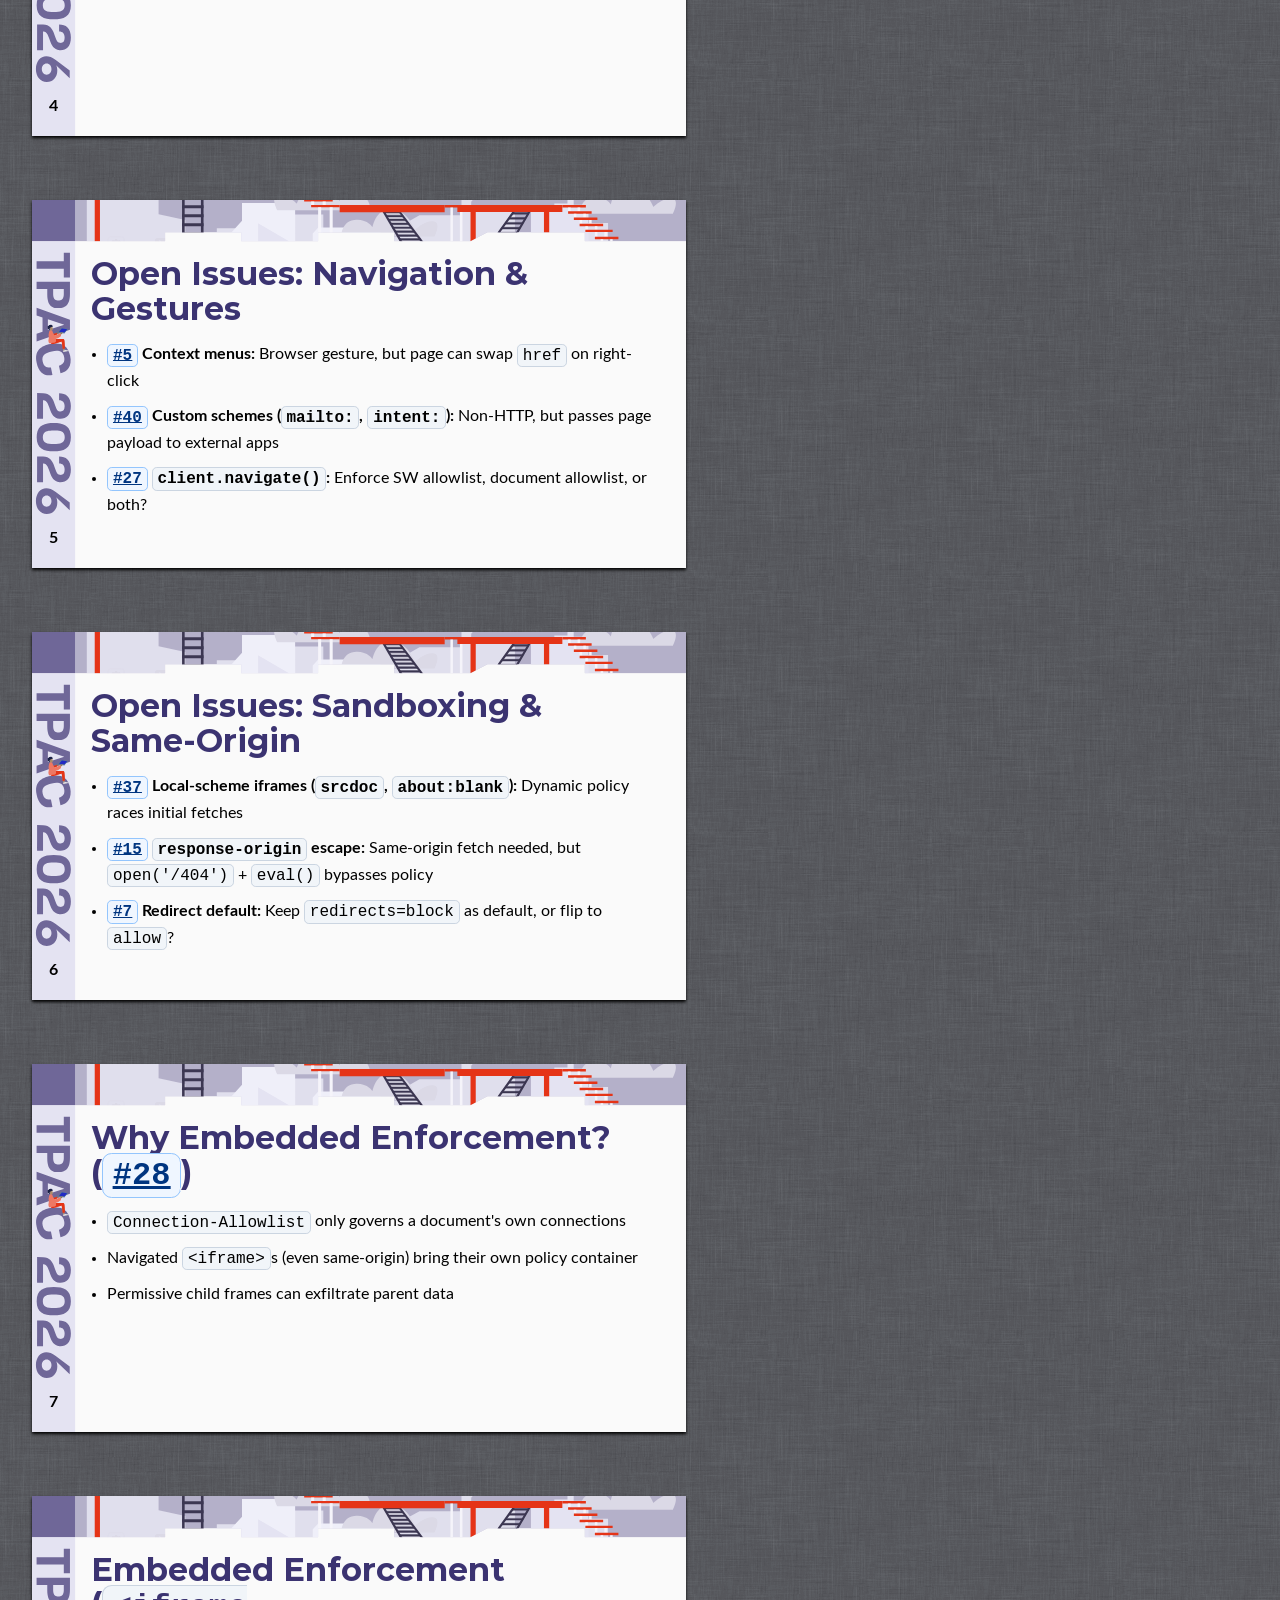
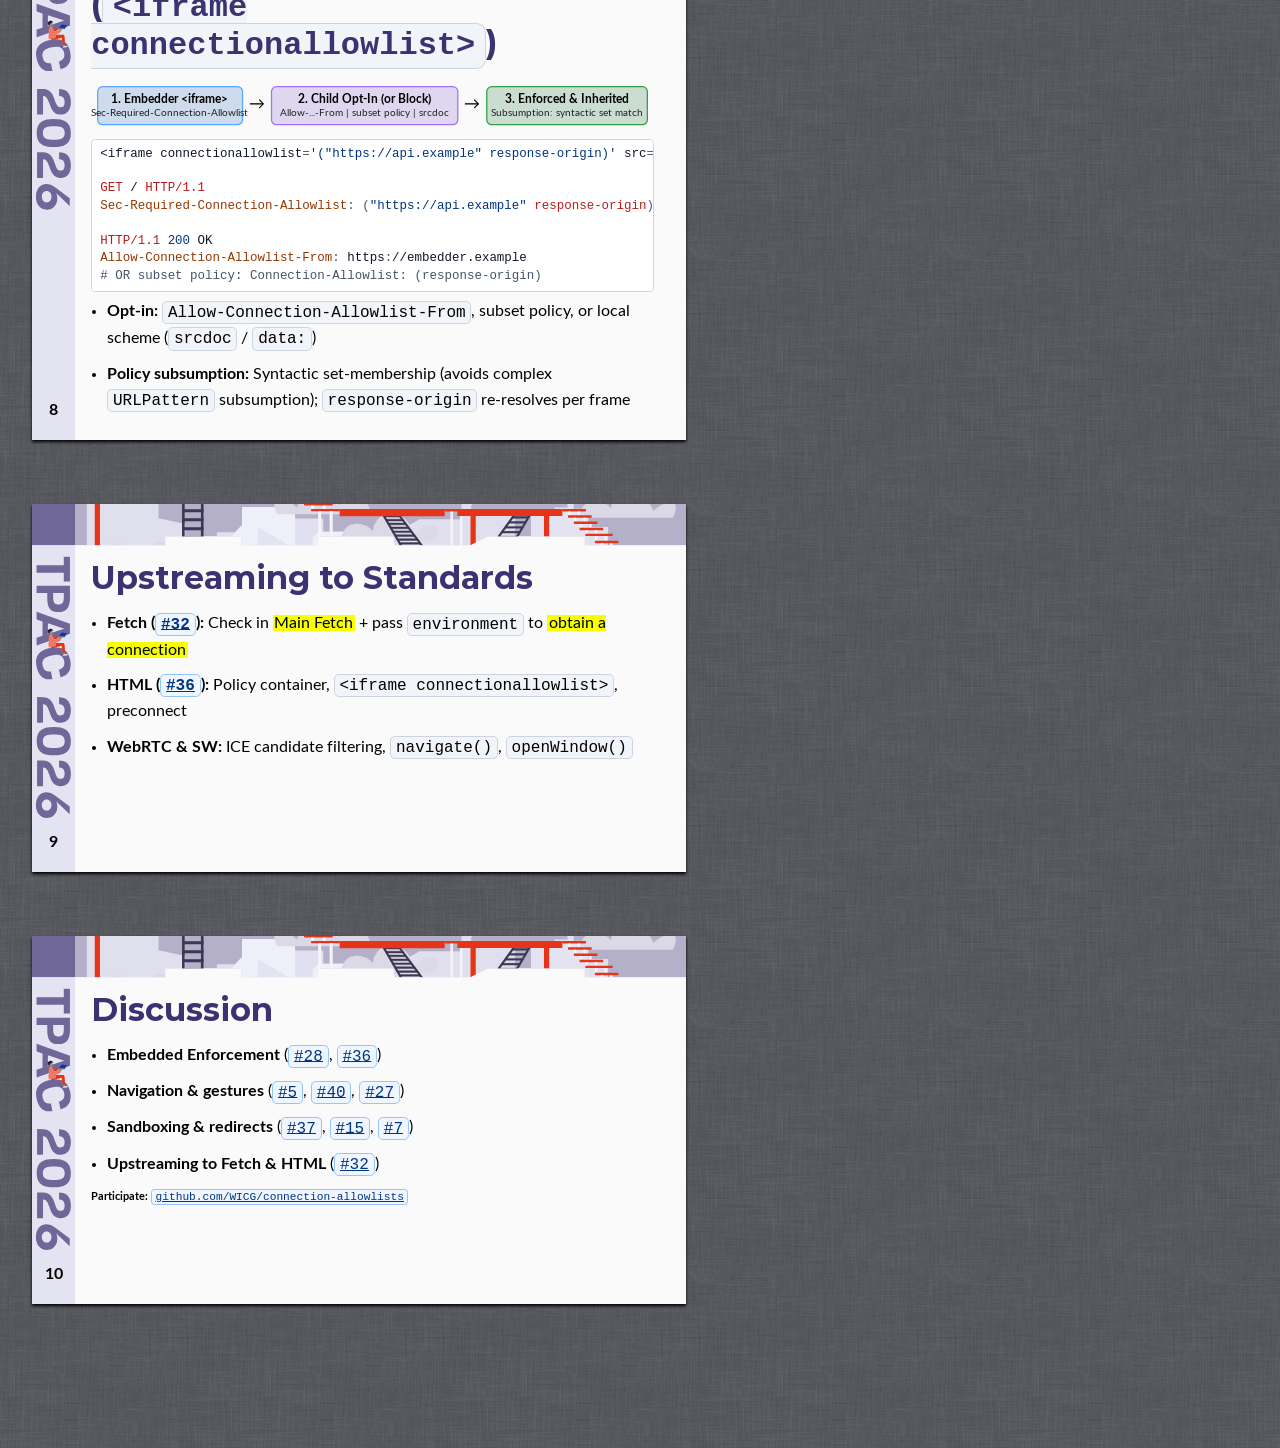
==== commit 2499eb42: "Align connection-allowlists, trusted-types-sanitizer, and focusreset slides with review report items" ====
--- a/connection-allowlists/index.html
+++ b/connection-allowlists/index.html
@@ -32,7 +32,7 @@
   <section class="slide" id="recap">
     <h2>Recap: Connection Allowlists</h2>
     <syntax-highlight language="http">Connection-Allowlist: (response-origin "https://*.site.example"
-  "https://cdn.example"); redirection-allowed; report-to=endpoint</syntax-highlight>
+  "https://cdn.example"); redirects=block; webrtc=block; report-to=endpoint</syntax-highlight>
     <ul>
       <li>Block outbound connections outside the allowlist</li>
       <li>Fetch, navigations, WebSockets, WebTransport, WebRTC, preconnect</li>
@@ -47,13 +47,13 @@
   <section class="slide" id="special-cases">
     <h2>Special Cases: Redirects &amp; WebRTC</h2>
     <ul>
-      <li><strong>Redirects (<a href="https://github.com/WICG/connection-allowlists/issues/7"><code>#7</code></a>):</strong> Matching redirect targets against <code>URLPattern</code>s leaks cross-site destinations → blocked by default unless <code>; redirection-allowed</code> is set</li>
-      <li><strong>WebRTC:</strong> Only <code>stun:</code> / <code>turn:</code> URLs match patterns; direct P2P candidates (<code>host</code> / <code>srflx</code>) are raw IPs and blocked when any allowlist is active (forcing TURN relay)</li>
+      <li><strong>Redirects (<a href="https://github.com/WICG/connection-allowlists/issues/7"><code>#7</code></a>):</strong> Pattern-matching redirect targets leaks cross-site URLs → governed by <code>redirects=allow|block</code> (default <code>block</code>)</li>
+      <li><strong>WebRTC:</strong> Peer candidates use raw IPs (not URLs) → governed by <code>webrtc=allow|block</code> (default <code>block</code>)</li>
     </ul>
   </section>
 
   <section class="comment">
-    <p>Two protocol special cases: (1) Redirects (#7): matching redirect targets against URLPatterns would leak cross-origin redirect destinations via blocking or reporting, so redirects are controlled by a coarse boolean ; redirection-allowed parameter (blocked by default; open question in #7 whether default should flip). (2) WebRTC: peer-to-peer ICE candidates (host, srflx, prflx) only have raw IP:port addresses, not URLs—so any active allowlist blocks direct P2P and forces traffic through an allowlisted TURN relay.</p>
+    <p>Two protocol special cases: (1) Redirects (#7): matching redirect targets against URLPatterns would leak cross-origin redirect destinations via blocking or reporting, so redirects are controlled by a coarse redirects=allow|block parameter (default block). (2) WebRTC: peer-to-peer ICE candidates only have raw IP:port addresses rather than URLs, so WebRTC is controlled by a coarse webrtc=allow|block parameter (default block).</p>
   </section>
 
   <section class="slide" id="user-agency">
@@ -72,9 +72,9 @@
   <section class="slide" id="open-navigation">
     <h2>Open Issues: Navigation &amp; Gestures</h2>
     <ul>
-      <li><strong><a href="https://github.com/WICG/connection-allowlists/issues/5"><code>#5</code></a> Context menus:</strong> User gesture <em>vs.</em> exfiltration via dynamic <code>href</code></li>
-      <li><strong><a href="https://github.com/WICG/connection-allowlists/issues/40"><code>#40</code></a> Custom schemes (<code>mailto:</code>, <code>intent:</code>):</strong> Non-HTTP <em>vs.</em> URL payload to apps</li>
-      <li><strong><a href="https://github.com/WICG/connection-allowlists/issues/27"><code>#27</code></a> <code>client.navigate()</code>:</strong> SW allowlist, document allowlist, or both?</li>
+      <li><strong><a href="https://github.com/WICG/connection-allowlists/issues/5"><code>#5</code></a> Context menus:</strong> Browser gesture, but page can swap <code>href</code> on right-click</li>
+      <li><strong><a href="https://github.com/WICG/connection-allowlists/issues/40"><code>#40</code></a> Custom schemes (<code>mailto:</code>, <code>intent:</code>):</strong> Non-HTTP, but passes page payload to external apps</li>
+      <li><strong><a href="https://github.com/WICG/connection-allowlists/issues/27"><code>#27</code></a> <code>client.navigate()</code>:</strong> Enforce SW allowlist, document allowlist, or both?</li>
     </ul>
   </section>
 
@@ -85,9 +85,9 @@
   <section class="slide" id="open-iframes-redirects">
     <h2>Open Issues: Sandboxing &amp; Same-Origin</h2>
     <ul>
-      <li><strong><a href="https://github.com/WICG/connection-allowlists/issues/37"><code>#37</code></a> Originless iframes (<code>srcdoc</code>):</strong> Dynamic policy <em>vs.</em> racing active fetches</li>
-      <li><strong><a href="https://github.com/WICG/connection-allowlists/issues/15"><code>#15</code></a> <code>response-origin</code> escape:</strong> Same-origin fetch <em>vs.</em> <code>open('/404')</code> + <code>eval()</code></li>
-      <li><strong><a href="https://github.com/WICG/connection-allowlists/issues/7"><code>#7</code></a> Redirect default:</strong> Default-block (require <code>redirection-allowed</code>) <em>vs.</em> default-allow?</li>
+      <li><strong><a href="https://github.com/WICG/connection-allowlists/issues/37"><code>#37</code></a> Local-scheme iframes (<code>srcdoc</code>, <code>about:blank</code>):</strong> Dynamic policy races initial fetches</li>
+      <li><strong><a href="https://github.com/WICG/connection-allowlists/issues/15"><code>#15</code></a> <code>response-origin</code> escape:</strong> Same-origin fetch needed, but <code>open('/404')</code> + <code>eval()</code> bypasses policy</li>
+      <li><strong><a href="https://github.com/WICG/connection-allowlists/issues/7"><code>#7</code></a> Redirect default:</strong> Keep <code>redirects=block</code> as default, or flip to <code>allow</code>?</li>
     </ul>
   </section>
 
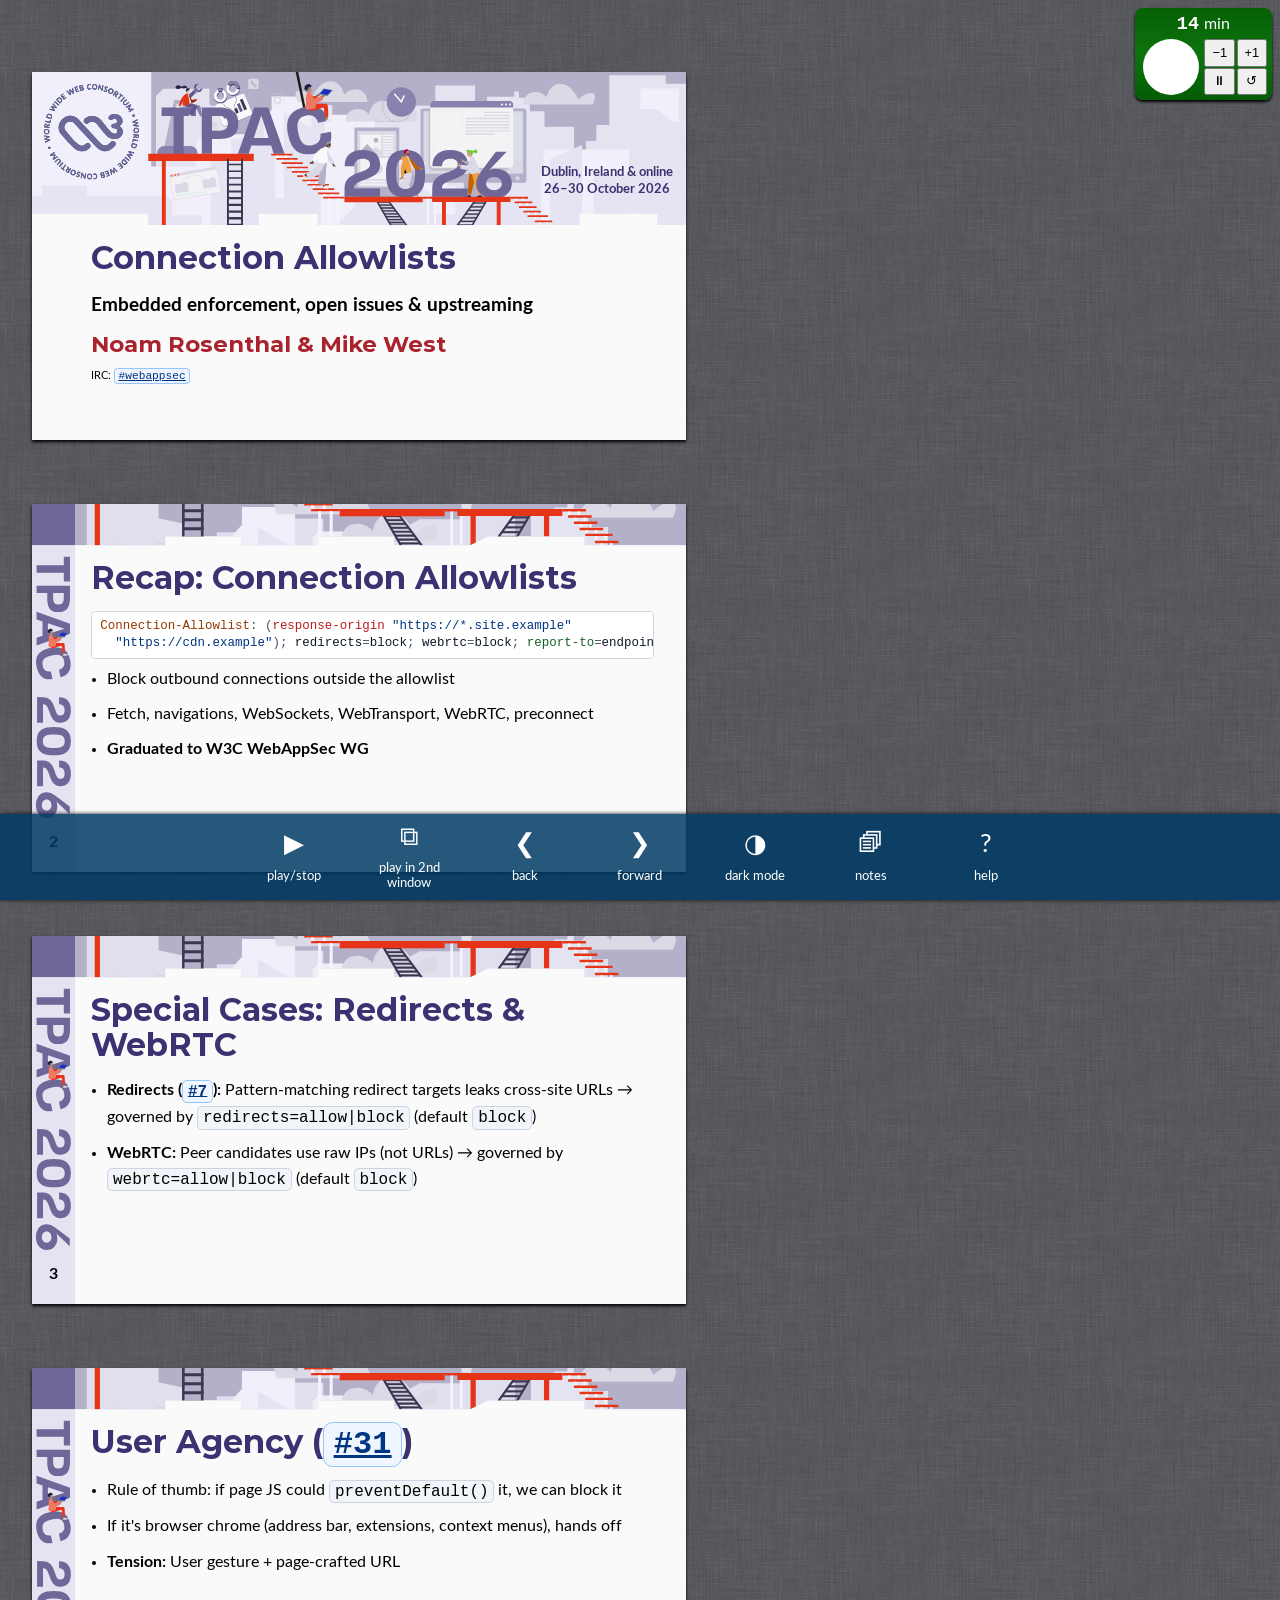
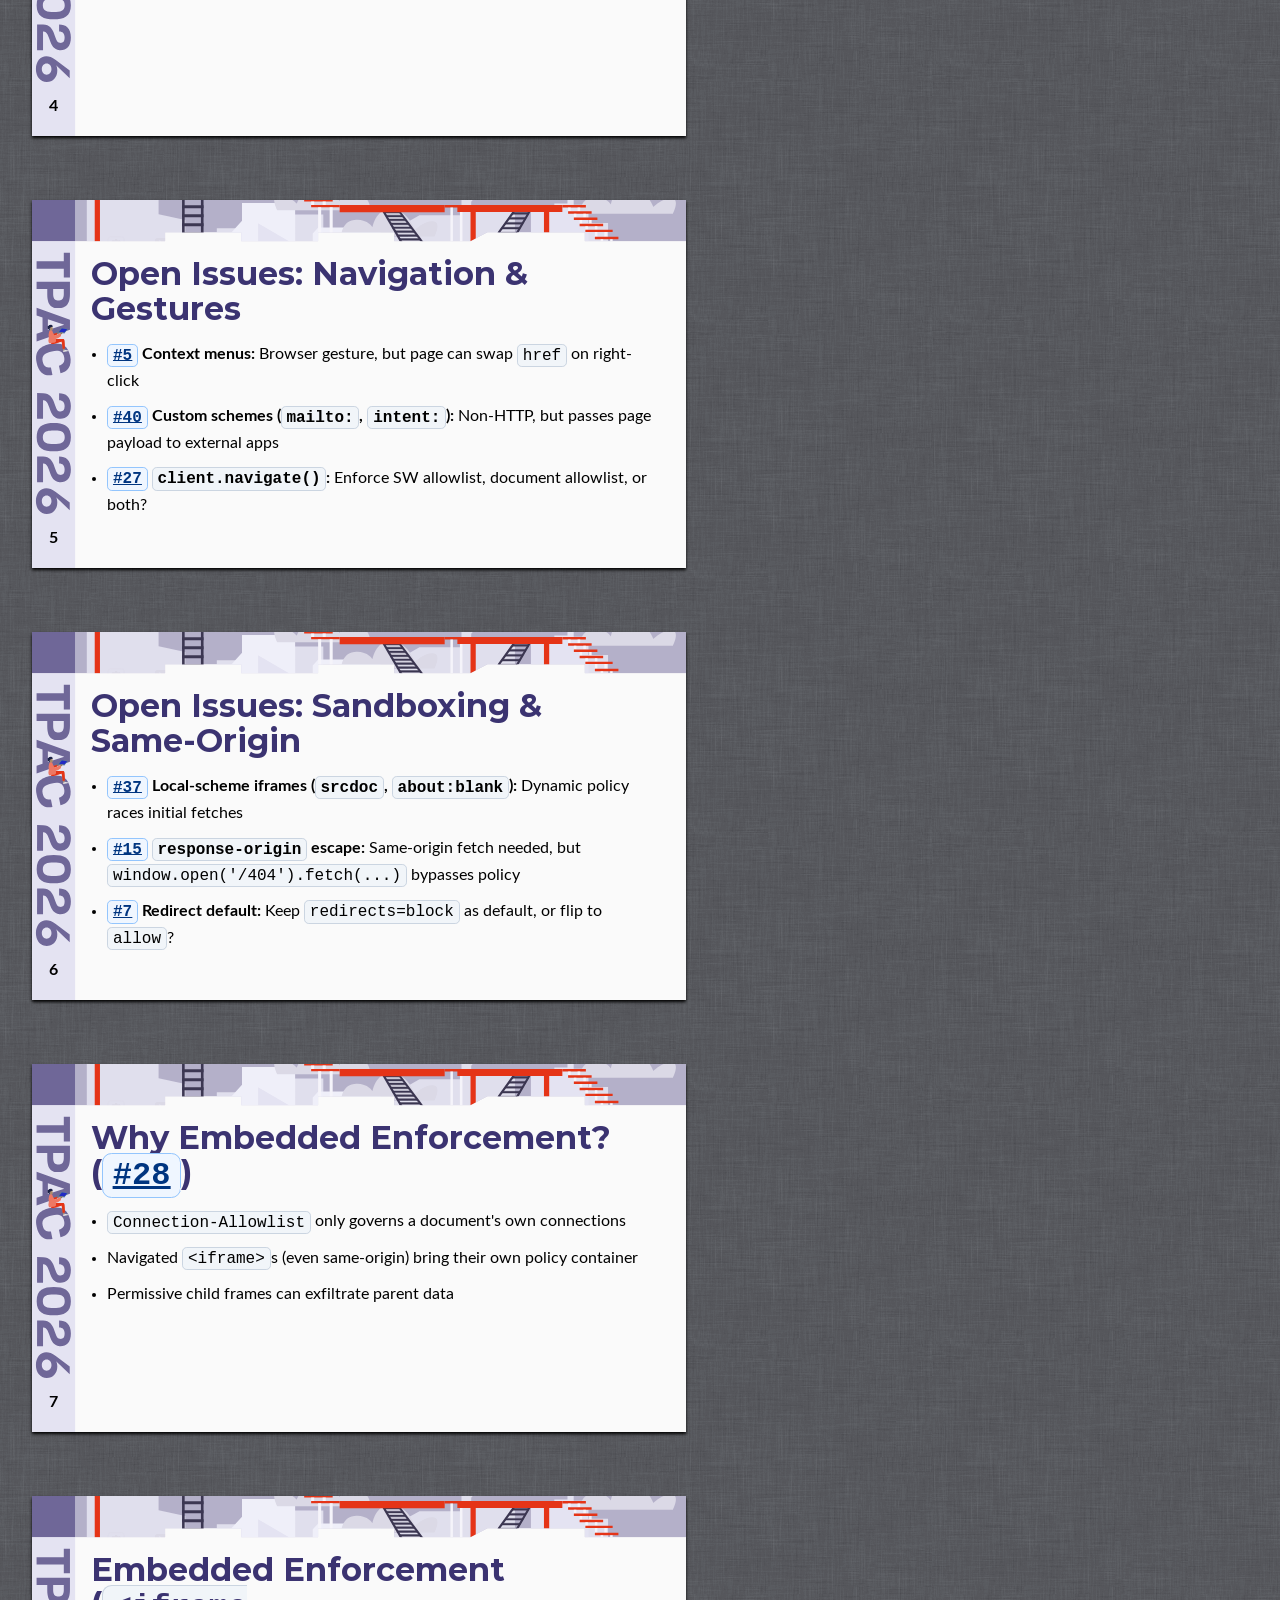
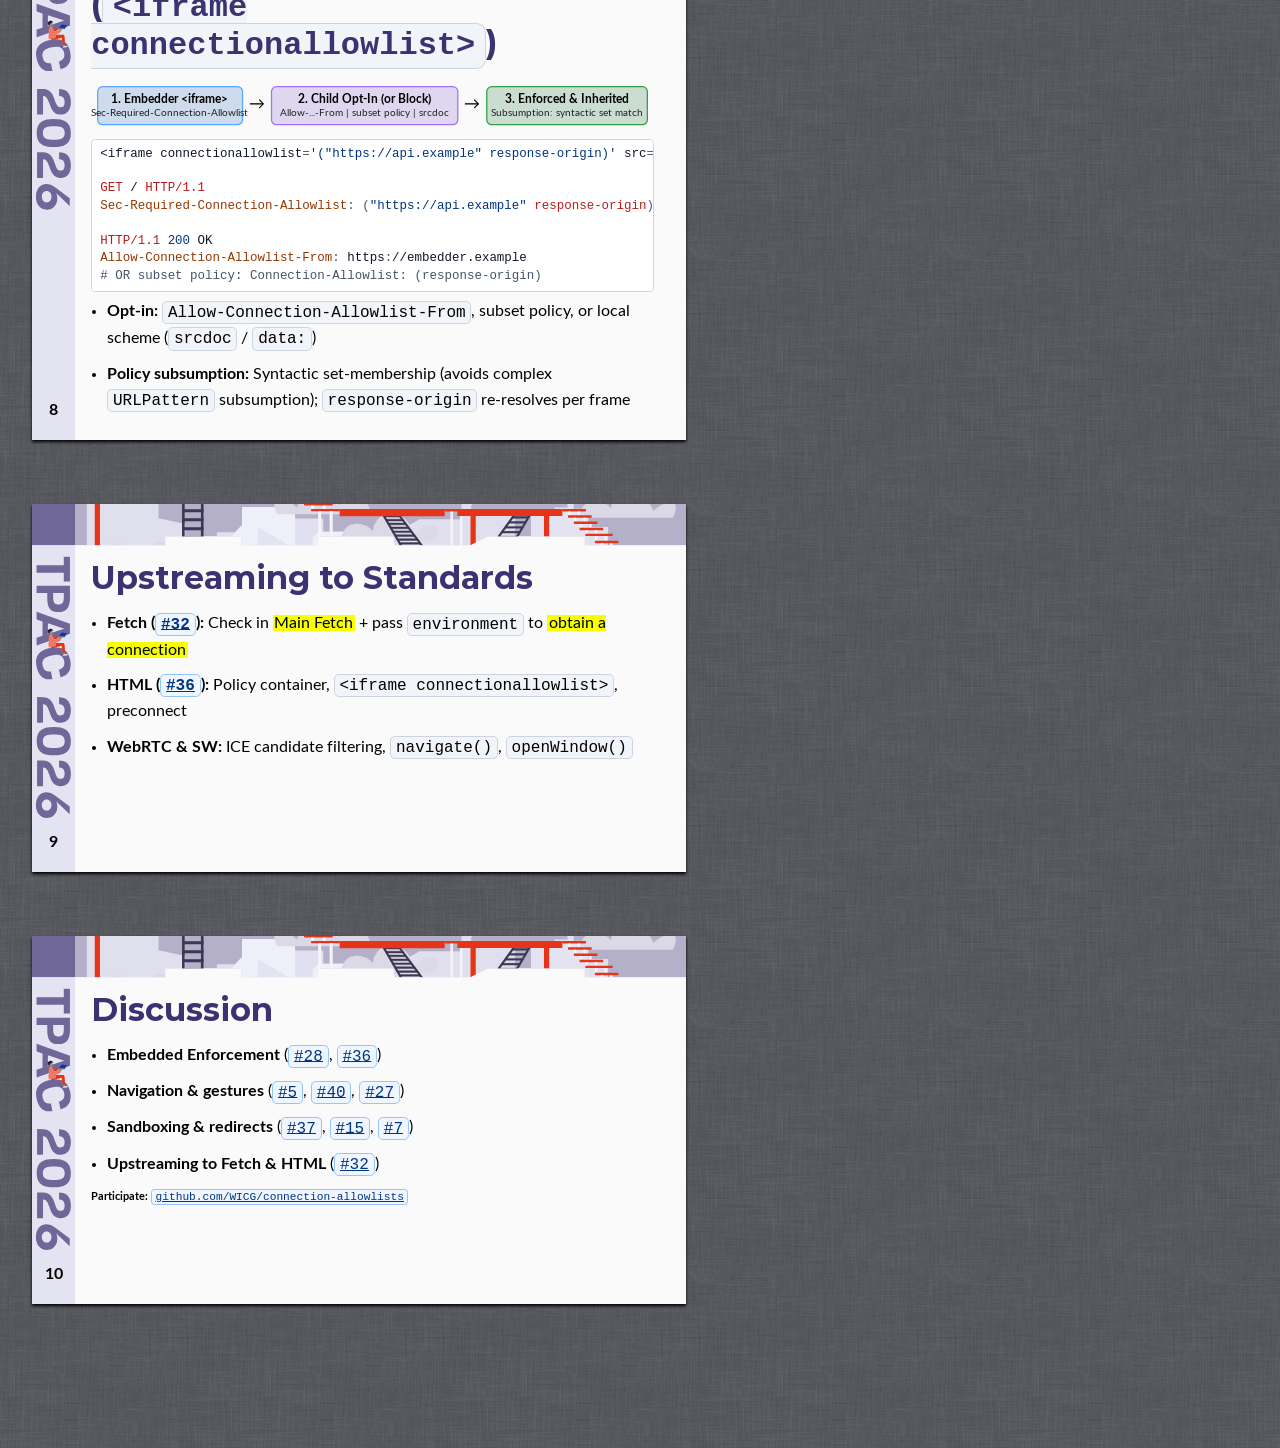
==== commit 7bba874a: "Changes" ====
--- a/connection-allowlists/index.html
+++ b/connection-allowlists/index.html
@@ -59,8 +59,8 @@
   <section class="slide" id="user-agency">
     <h2>User Agency (<a href="https://github.com/WICG/connection-allowlists/issues/31"><code>#31</code></a>)</h2>
     <ul>
-      <li>Only block what the page can initiate or <code>preventDefault()</code></li>
-      <li>Browser UI is never blocked (address bar, extensions, context menus)</li>
+      <li>Rule of thumb: if page JS could <code>preventDefault()</code> it, we can block it</li>
+      <li>If it's browser chrome (address bar, extensions, context menus), hands off</li>
       <li><strong>Tension:</strong> User gesture + page-crafted URL</li>
     </ul>
   </section>
@@ -86,7 +86,7 @@
     <h2>Open Issues: Sandboxing &amp; Same-Origin</h2>
     <ul>
       <li><strong><a href="https://github.com/WICG/connection-allowlists/issues/37"><code>#37</code></a> Local-scheme iframes (<code>srcdoc</code>, <code>about:blank</code>):</strong> Dynamic policy races initial fetches</li>
-      <li><strong><a href="https://github.com/WICG/connection-allowlists/issues/15"><code>#15</code></a> <code>response-origin</code> escape:</strong> Same-origin fetch needed, but <code>open('/404')</code> + <code>eval()</code> bypasses policy</li>
+      <li><strong><a href="https://github.com/WICG/connection-allowlists/issues/15"><code>#15</code></a> <code>response-origin</code> escape:</strong> Same-origin fetch needed, but <code>window.open('/404').fetch(...)</code> bypasses policy</li>
       <li><strong><a href="https://github.com/WICG/connection-allowlists/issues/7"><code>#7</code></a> Redirect default:</strong> Keep <code>redirects=block</code> as default, or flip to <code>allow</code>?</li>
     </ul>
   </section>
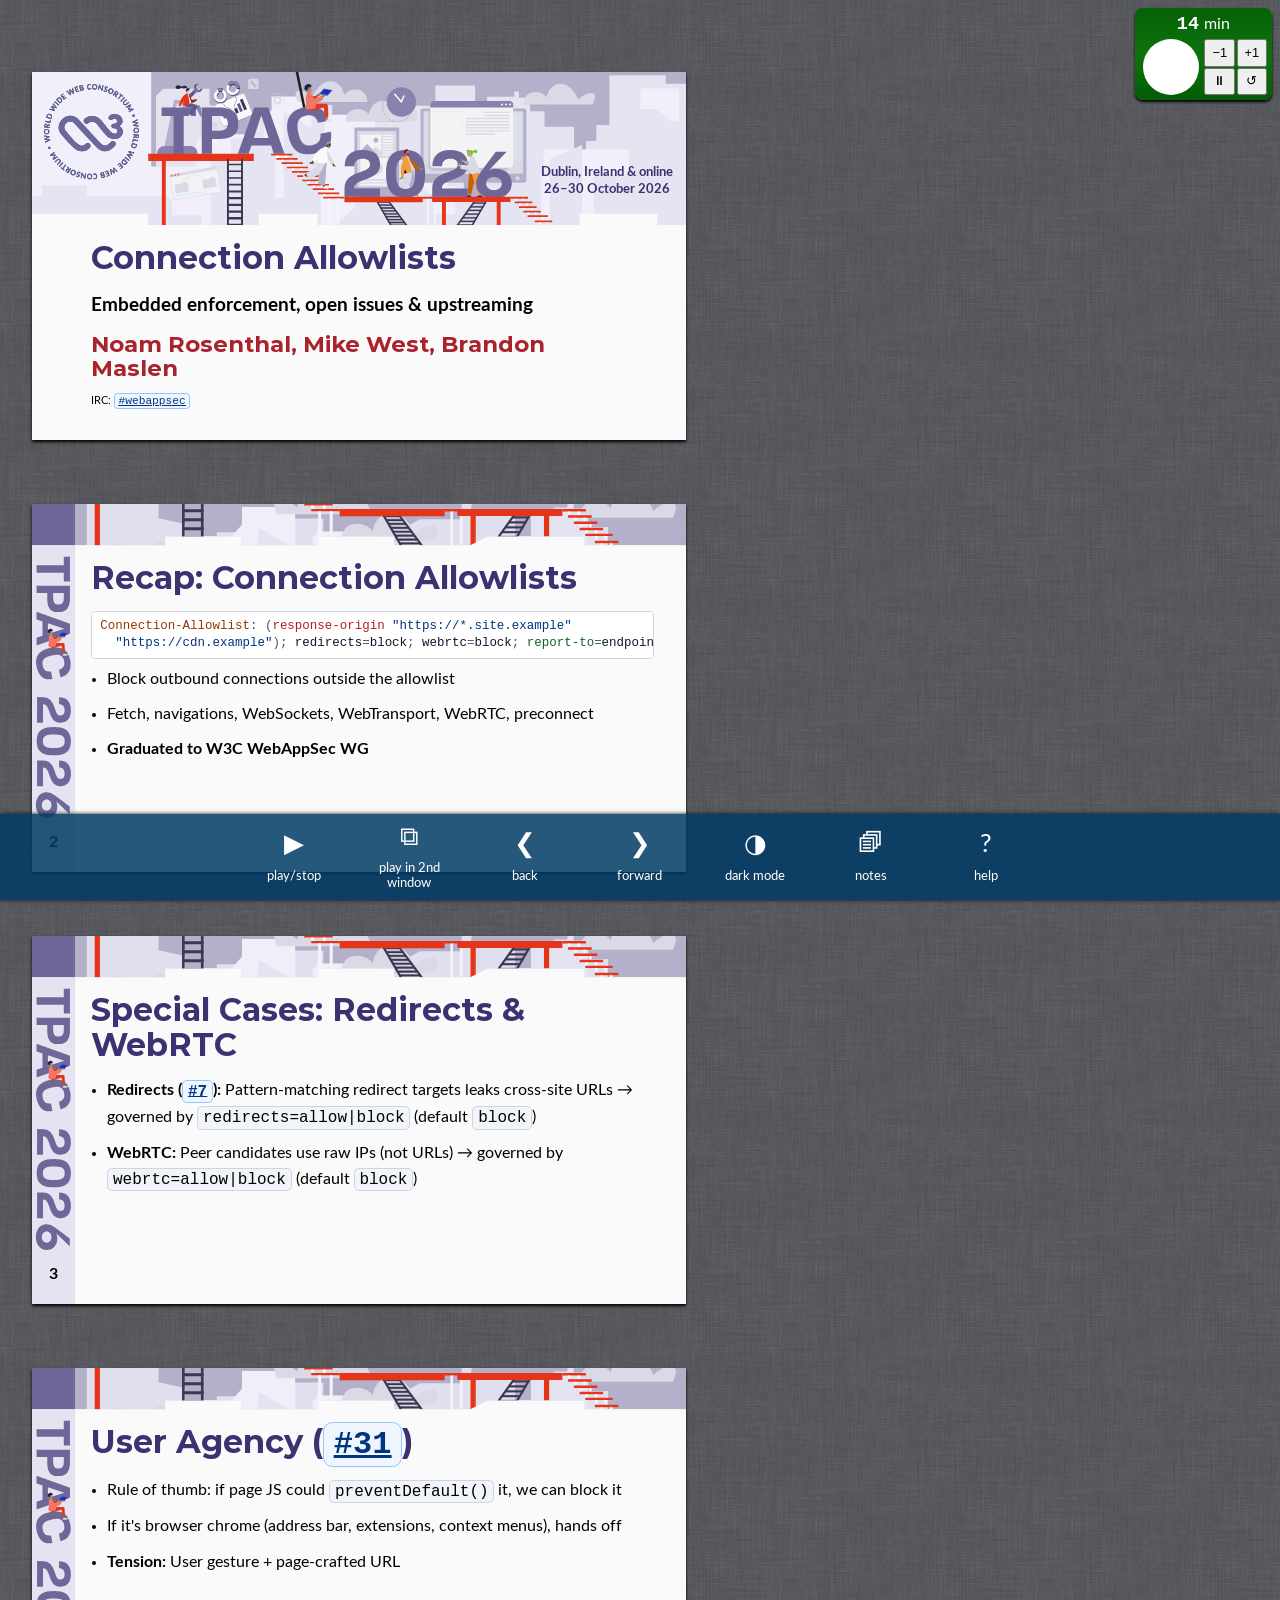
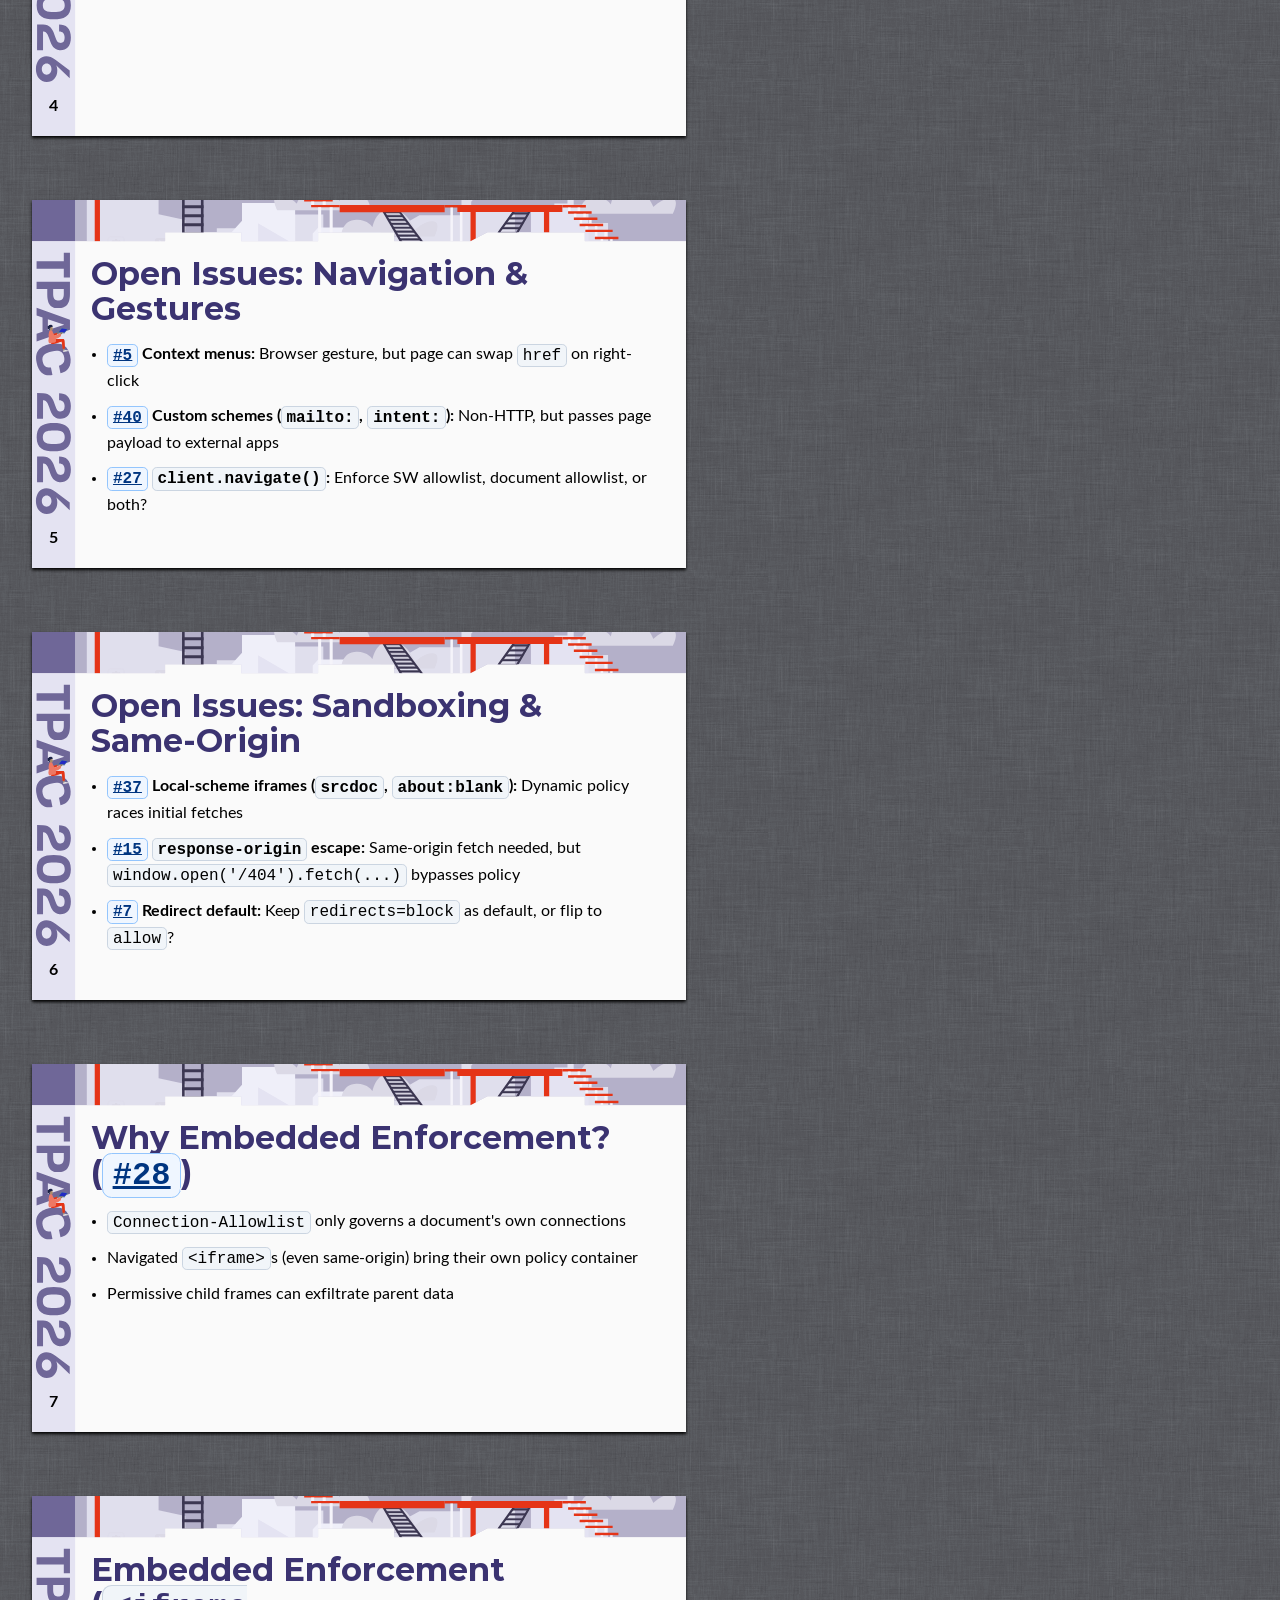
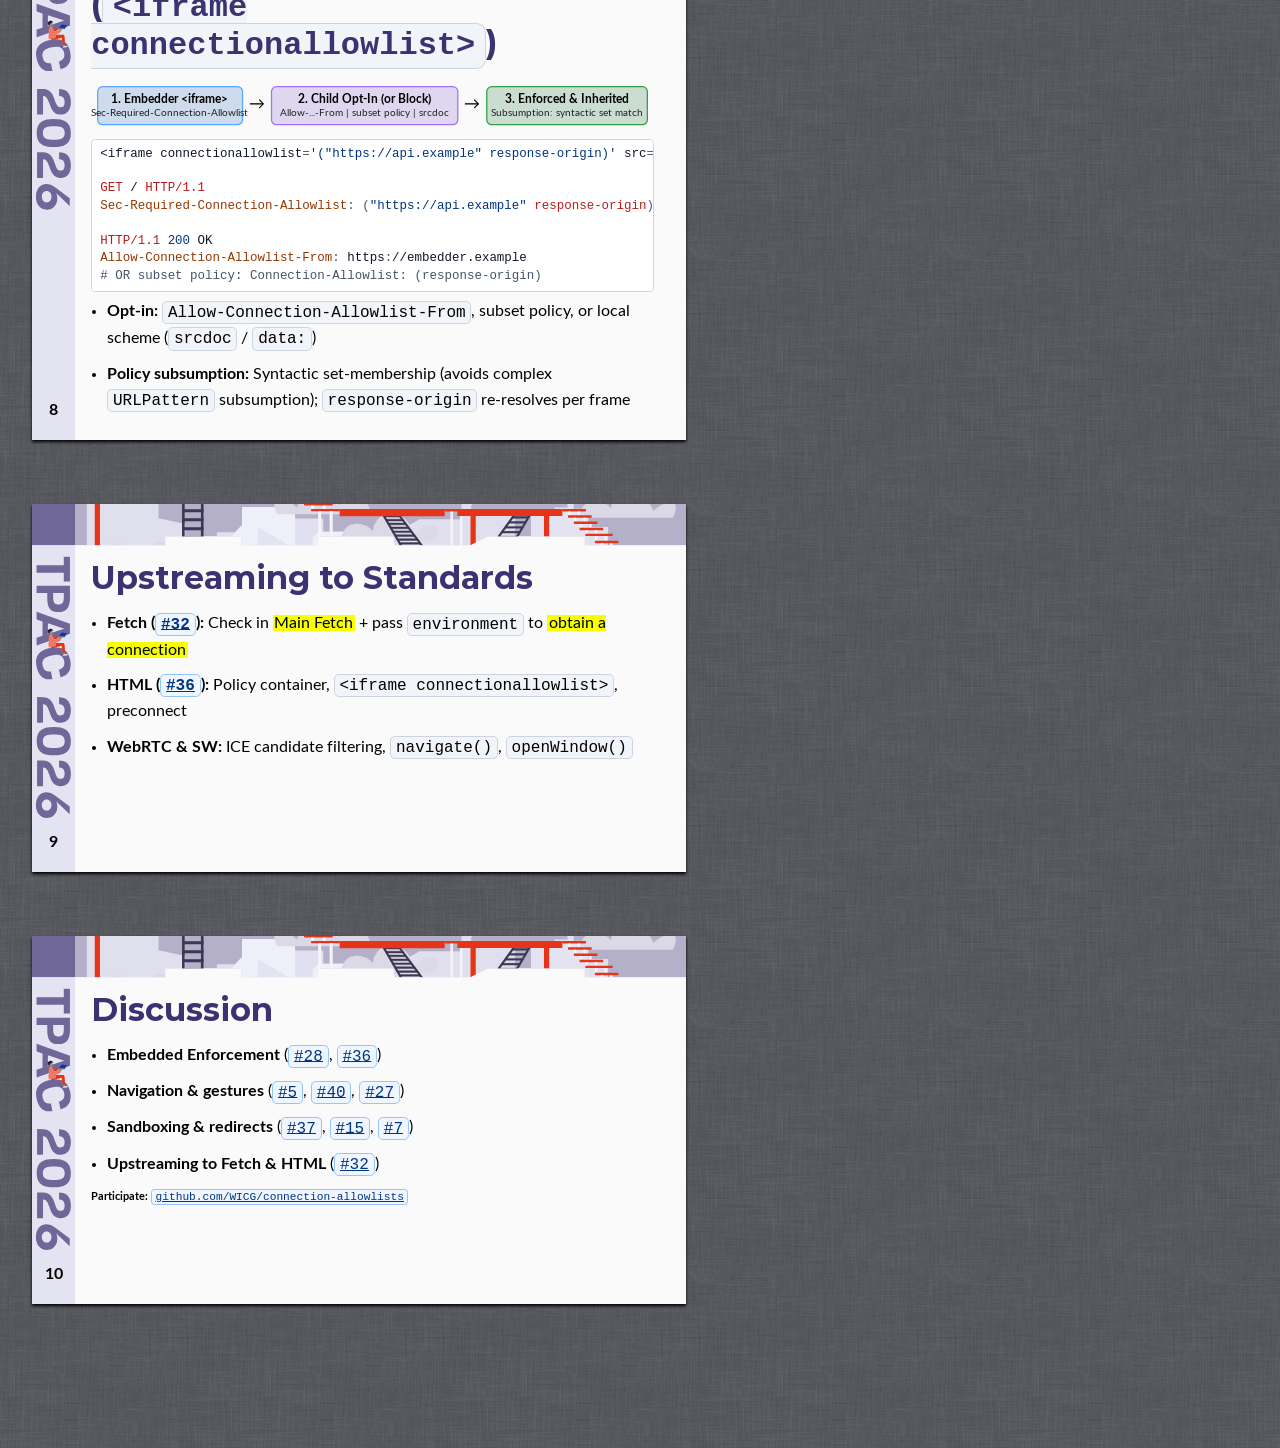
==== commit b2d5a5fd: "Add Brandon" ====
--- a/connection-allowlists/index.html
+++ b/connection-allowlists/index.html
@@ -18,7 +18,7 @@
   <section class="slide cover clear" id="cover">
     <h1>Connection Allowlists</h1>
     <h4>Embedded enforcement, open issues &amp; upstreaming</h4>
-    <address>Noam Rosenthal &amp; Mike West</address>
+    <address>Noam Rosenthal, Mike West, Brandon Maslen</address>
     <div class="note">IRC: <a href="https://webirc.w3.org/?channels=webappsec"><code>#webappsec</code></a></div>
     <p class="event">TPAC 2026<br>
       Dublin, Ireland &amp; online<br>
@@ -26,7 +26,7 @@
   </section>
 
   <section class="comment">
-    <p>Spec &amp; Explainer: https://github.com/WICG/connection-allowlists and https://github.com/WICG/connection-allowlists/blob/main/iframe-embedded-enforcement-explainer.md. Session: Tuesday, Oct 27, 13:45–14:15 GMT in WebAppSec WG.</p>
+    <p>Spec &amp; Explainer: https://github.com/WICG/connection-allowlists and https://github.com/WICG/connection-allowlists/blob/main/iframe-embedded-enforcement-explainer.md. Session: Tuesday, Oct 27, 11:15–11:45 GMT in WebAppSec WG.</p>
   </section>
 
   <section class="slide" id="recap">
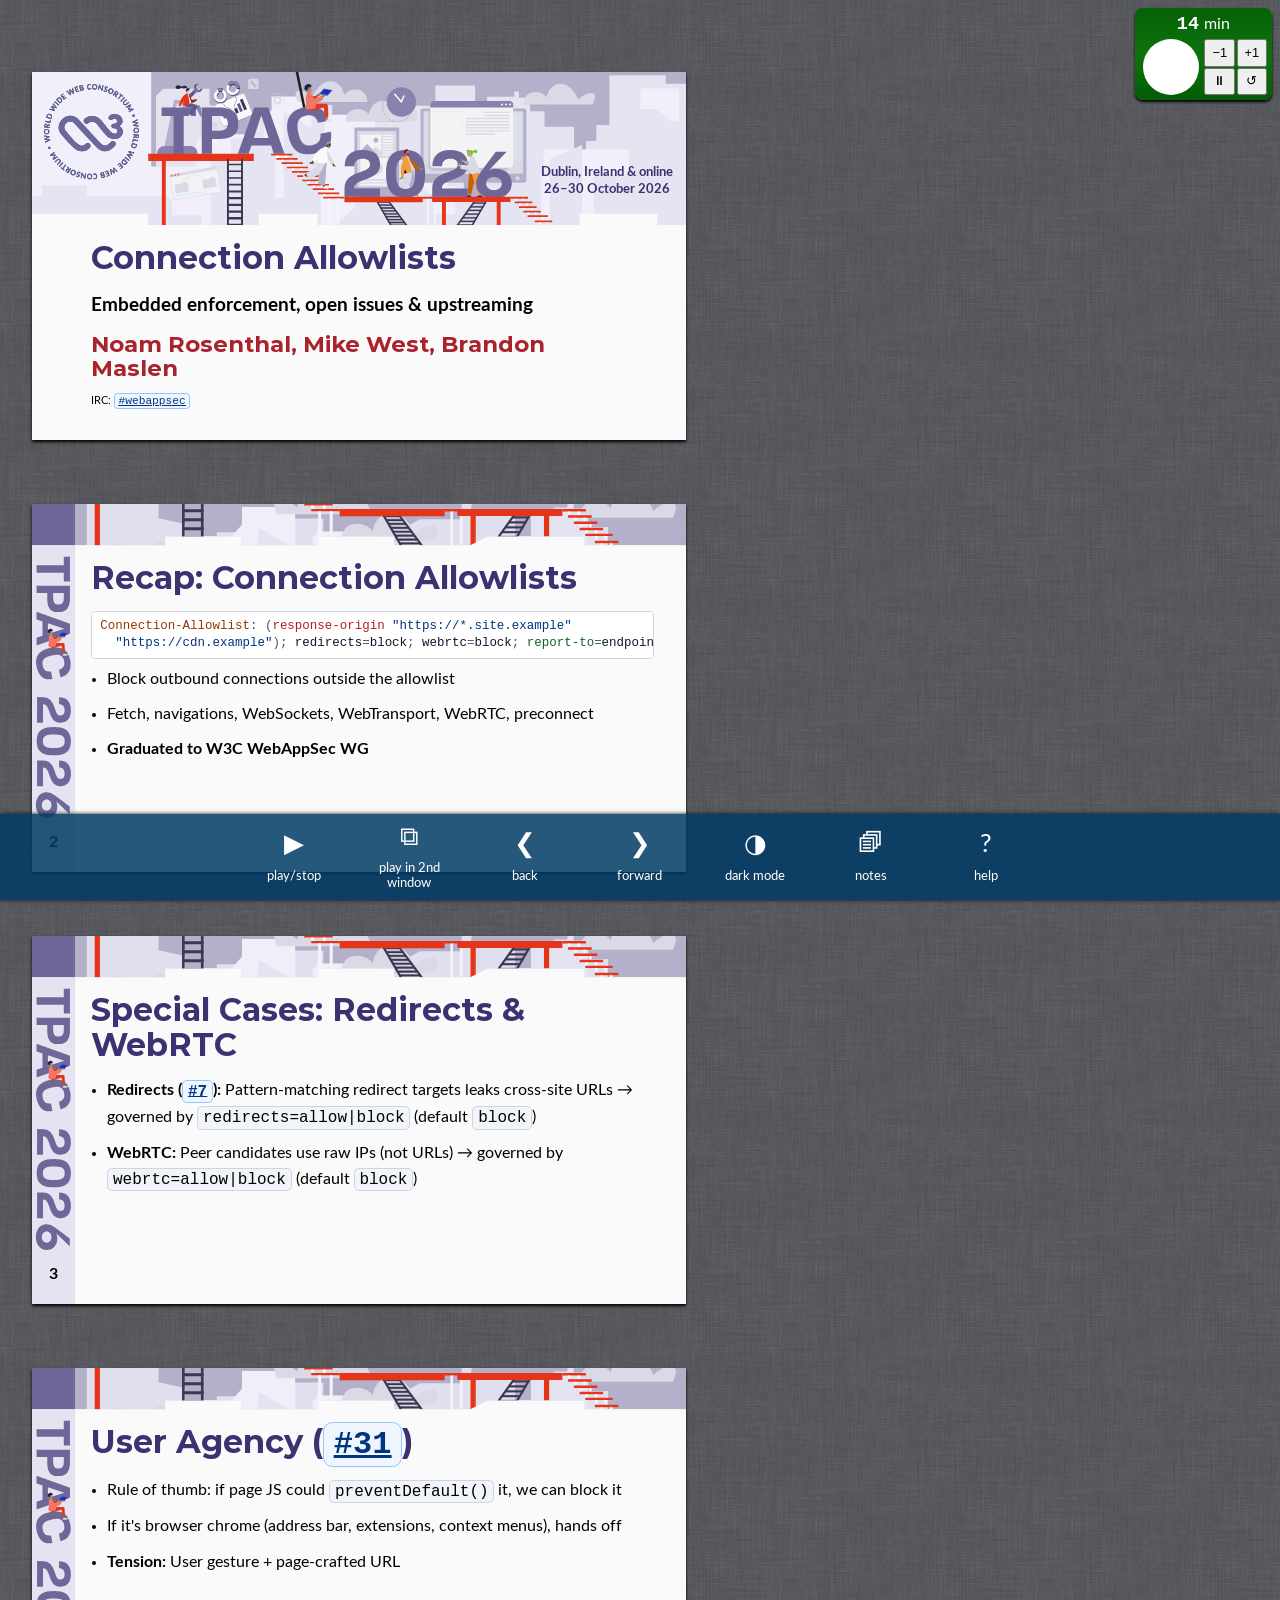
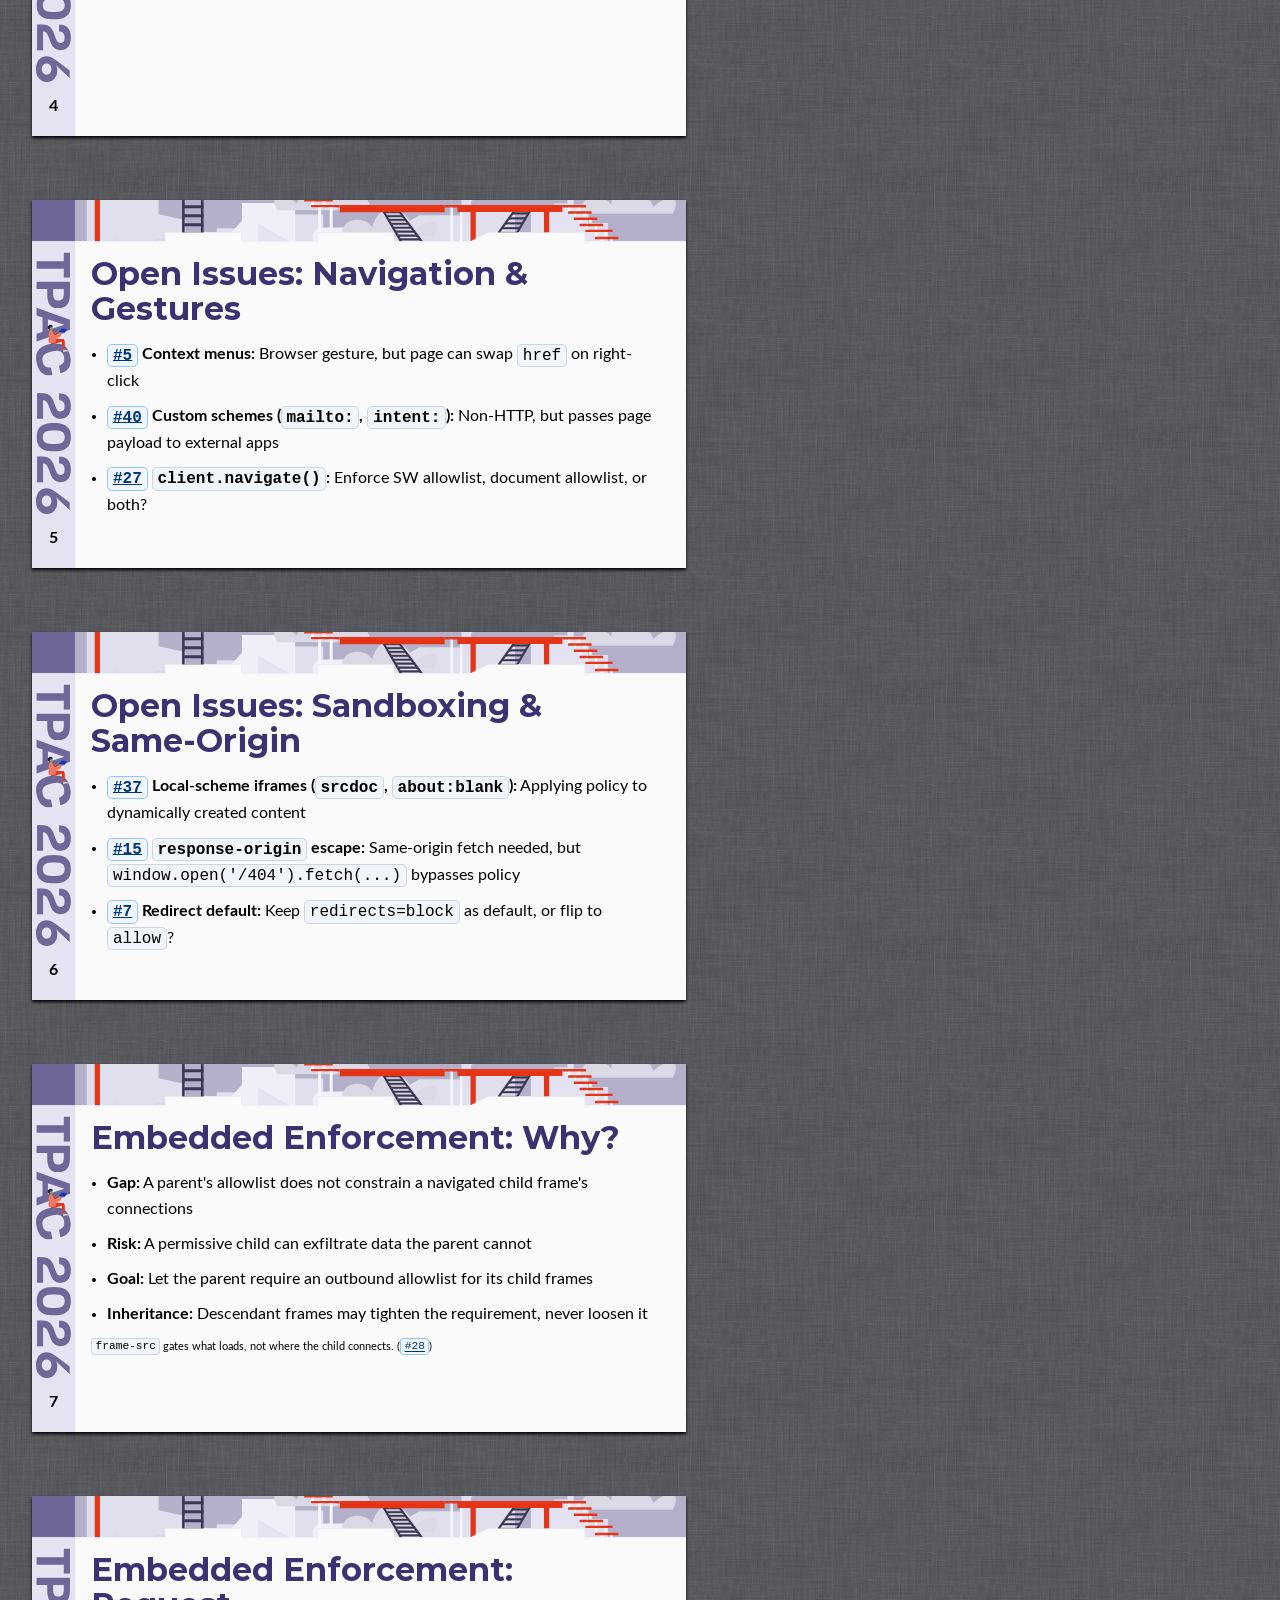
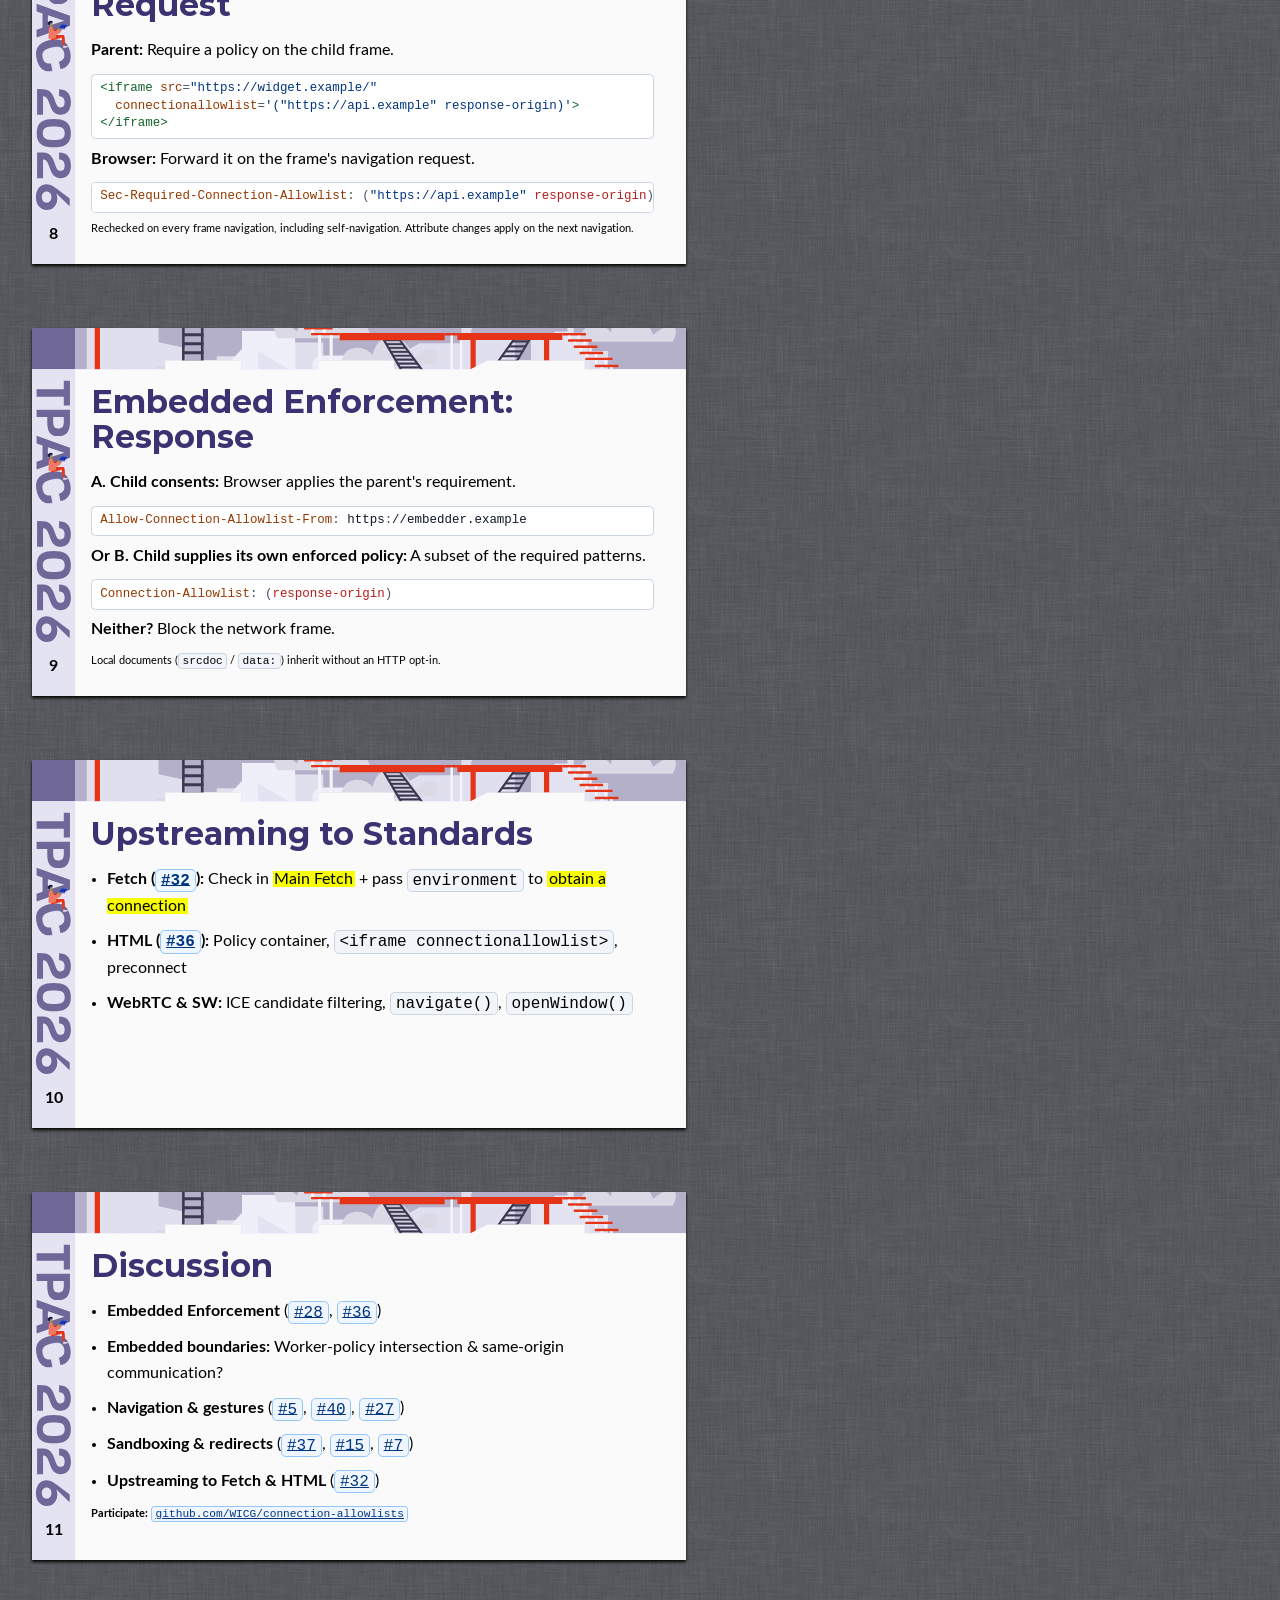
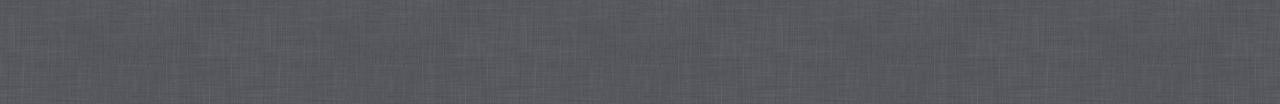
==== commit 736dfc4c: "Update Connection Allowlist Embedded Enforcement" ====
--- a/connection-allowlists/index.html
+++ b/connection-allowlists/index.html
@@ -85,60 +85,62 @@
   <section class="slide" id="open-iframes-redirects">
     <h2>Open Issues: Sandboxing &amp; Same-Origin</h2>
     <ul>
-      <li><strong><a href="https://github.com/WICG/connection-allowlists/issues/37"><code>#37</code></a> Local-scheme iframes (<code>srcdoc</code>, <code>about:blank</code>):</strong> Dynamic policy races initial fetches</li>
+      <li><strong><a href="https://github.com/WICG/connection-allowlists/issues/37"><code>#37</code></a> Local-scheme iframes (<code>srcdoc</code>, <code>about:blank</code>):</strong> Applying policy to dynamically created content</li>
       <li><strong><a href="https://github.com/WICG/connection-allowlists/issues/15"><code>#15</code></a> <code>response-origin</code> escape:</strong> Same-origin fetch needed, but <code>window.open('/404').fetch(...)</code> bypasses policy</li>
       <li><strong><a href="https://github.com/WICG/connection-allowlists/issues/7"><code>#7</code></a> Redirect default:</strong> Keep <code>redirects=block</code> as default, or flip to <code>allow</code>?</li>
     </ul>
   </section>
 
   <section class="comment">
-    <p>Second group of contentions: (#37) Developers isolating AI-generated code in srcdoc/about:blank iframes want to apply connectionAllowlist dynamically without racing initial document creation. (#15) Allowing response-origin lets a sandboxed page open or frame an unprotected same-origin URL (like a default 404 page) and script it to exfiltrate data. (#7) Whether redirection-allowed should be opt-in (default block) or opt-out.</p>
+    <p>Second group of contentions: (#37) Developers isolating AI-generated code ask how to apply a connection allowlist to dynamically created originless iframes before setting their contents. The issue's reply says support is in development; it does not establish an initial-fetch race. The spec snapshots the iframe requirement at navigation time, so attribute changes apply on the next navigation, not retroactively to the current document. (#15) Allowing response-origin lets a sandboxed page open or frame an unprotected same-origin URL (like a default 404 page) and script it to exfiltrate data. (#7) Whether redirection-allowed should be opt-in (default block) or opt-out.</p>
   </section>
 
   <section class="slide" id="embedded-problem">
-    <h2>Why Embedded Enforcement? (<a href="https://github.com/WICG/connection-allowlists/issues/28"><code>#28</code></a>)</h2>
+    <h2>Embedded Enforcement: Why?</h2>
     <ul>
-      <li><code>Connection-Allowlist</code> only governs a document's own connections</li>
-      <li>Navigated <code>&lt;iframe&gt;</code>s (even same-origin) bring their own policy container</li>
-      <li>Permissive child frames can exfiltrate parent data</li>
+      <li><strong>Gap:</strong> A parent's allowlist does not constrain a navigated child frame's connections</li>
+      <li><strong>Risk:</strong> A permissive child can exfiltrate data the parent cannot</li>
+      <li><strong>Goal:</strong> Let the parent require an outbound allowlist for its child frames</li>
+      <li><strong>Inheritance:</strong> Descendant frames may tighten the requirement, never loosen it</li>
     </ul>
+    <p class="note"><code>frame-src</code> gates what loads, not where the child connects. (<a href="https://github.com/WICG/connection-allowlists/issues/28"><code>#28</code></a>)</p>
   </section>
 
   <section class="comment">
-    <p>A document's Connection-Allowlist only governs its own connections. Every navigated iframe—both same-origin and cross-origin—gets its own policy container from its own HTTP response headers. Data the parent can't exfiltrate directly could be handed to a permissive child frame. Embedded enforcement lets the embedder extend its guarantee across the entire embedded subtree.</p>
+    <p>A document's Connection-Allowlist only governs its own connections. Every navigated iframe—both same-origin and cross-origin—gets its own policy container from its own HTTP response headers. Data the parent can't exfiltrate directly could be handed to a permissive child frame. CSP frame-src gates the frame's URL, not its subsequent outbound connections; sandbox restricts capabilities rather than providing a destination allowlist. Embedded enforcement lets the embedder extend its guarantee across the embedded subtree, including third-party content it did not author. Nested frames may tighten an inherited requirement, never loosen it.</p>
   </section>
 
   <section class="slide" id="embedded-how">
-    <h2>Embedded Enforcement (<code>&lt;iframe connectionallowlist&gt;</code>)</h2>
-    <svg class="chart" viewBox="0 0 680 62" aria-label="Embedded enforcement handshake flow">
-      <rect x="8" y="8" width="175" height="46" rx="6" fill="#0550ae" fill-opacity="0.18" stroke="#58a6ff" stroke-width="1.5"/>
-      <text x="95" y="28" text-anchor="middle" font-size="12" font-weight="bold" fill="currentColor">1. Embedder &lt;iframe&gt;</text>
-      <text x="95" y="44" text-anchor="middle" font-size="10" fill="currentColor" opacity="0.85">Sec-Required-Connection-Allowlist</text>
-      <text x="200" y="35" text-anchor="middle" font-size="16" fill="currentColor">→</text>
-      <rect x="218" y="8" width="225" height="46" rx="6" fill="#6639ba" fill-opacity="0.18" stroke="#a371f7" stroke-width="1.5"/>
-      <text x="330" y="28" text-anchor="middle" font-size="12" font-weight="bold" fill="currentColor">2. Child Opt-In (or Block)</text>
-      <text x="330" y="44" text-anchor="middle" font-size="10" fill="currentColor" opacity="0.85">Allow-...-From | subset policy | srcdoc</text>
-      <text x="460" y="35" text-anchor="middle" font-size="16" fill="currentColor">→</text>
-      <rect x="478" y="8" width="194" height="46" rx="6" fill="#116329" fill-opacity="0.2" stroke="#2ea043" stroke-width="1.5"/>
-      <text x="575" y="28" text-anchor="middle" font-size="12" font-weight="bold" fill="currentColor">3. Enforced &amp; Inherited</text>
-      <text x="575" y="44" text-anchor="middle" font-size="10" fill="currentColor" opacity="0.85">Subsumption: syntactic set match</text>
-    </svg>
-    <syntax-highlight language="http">&lt;iframe connectionallowlist='("https://api.example" response-origin)' src="https://widget.example/"&gt;
-
-GET / HTTP/1.1
-Sec-Required-Connection-Allowlist: ("https://api.example" response-origin)
-
-HTTP/1.1 200 OK
-Allow-Connection-Allowlist-From: https://embedder.example
-# OR subset policy: Connection-Allowlist: (response-origin)</syntax-highlight>
-    <ul>
-      <li><strong>Opt-in:</strong> <code>Allow-Connection-Allowlist-From</code>, subset policy, or local scheme (<code>srcdoc</code> / <code>data:</code>)</li>
-      <li><strong>Policy subsumption:</strong> Syntactic set-membership (avoids complex <code>URLPattern</code> subsumption); <code>response-origin</code> re-resolves per frame</li>
-    </ul>
+    <h2>Embedded Enforcement: Request</h2>
+    <p><strong>Parent:</strong> Require a policy on the child frame.</p>
+    <syntax-highlight language="html">&lt;iframe src="https://widget.example/"
+  connectionallowlist='("https://api.example" response-origin)'&gt;
+&lt;/iframe&gt;</syntax-highlight>
+    <p><strong>Browser:</strong> Forward it on the frame's navigation request.</p>
+    <syntax-highlight language="http">Sec-Required-Connection-Allowlist: ("https://api.example" response-origin)</syntax-highlight>
+    <p class="note">Rechecked on every frame navigation, including self-navigation. Attribute changes apply on the next navigation.</p>
   </section>
 
   <section class="comment">
-    <p>Modeled on CSP Embedded Enforcement: the embedder sets connectionallowlist on the iframe, the browser sends Sec-Required-Connection-Allowlist, and the child must opt in via Allow-Connection-Allowlist-From, a satisfying Connection-Allowlist, or a local scheme (about:srcdoc, data:). Unlike CSP-EE's complex semantic subsumption, policy subsumption here is a conservative syntactic set-membership check (every pattern in the child's policy must appear in the required policy), while keeping response-origin unresolved so it re-resolves to each frame's own origin.</p>
+    <p>The parent at https://embedder.example sets connectionallowlist on the iframe. The browser forwards its requirement using Sec-Required-Connection-Allowlist so the child server can answer knowingly; this is a browser-generated request header, not one set by page JavaScript. The response is checked before the new child document commits. This mirrors CSP Embedded Enforcement: iframe csp maps to connectionallowlist, Sec-Required-CSP to Sec-Required-Connection-Allowlist, Allow-CSP-From to Allow-Connection-Allowlist-From, and a satisfying Content-Security-Policy to a satisfying Connection-Allowlist. Reuse that mental model and navigation plumbing, not CSP's complex semantic policy comparison.</p>
+    <p>The navigation-time handshake applies to subframes, not main-frame or same-document navigations. The browser snapshots the requirement on each navigation, including navigations initiated by the child itself, so self-navigation does not escape it. Changing the attribute affects the next navigation, not the already-loaded document. Local-scheme documents such as about:srcdoc and data: instead inherit the requirement without a server handshake. The dynamic-originless-frame use case in issue #37 should be discussed in terms of these lifecycle rules, not an established race.</p>
+  </section>
+
+  <section class="slide" id="embedded-response">
+    <h2>Embedded Enforcement: Response</h2>
+    <p><strong>A. Child consents:</strong> Browser applies the parent's requirement.</p>
+    <syntax-highlight language="http">Allow-Connection-Allowlist-From: https://embedder.example</syntax-highlight>
+    <p><strong>Or B. Child supplies its own enforced policy:</strong> A subset of the required patterns.</p>
+    <syntax-highlight language="http">Connection-Allowlist: (response-origin)</syntax-highlight>
+    <p><strong>Neither?</strong> Block the network frame.</p>
+    <p class="note">Local documents (<code>srcdoc</code> / <code>data:</code>) inherit without an HTTP opt-in.</p>
+  </section>
+
+  <section class="comment">
+    <p>These are alternative child response headers, not two required headers. Path A: Allow-Connection-Allowlist-From is permission to impose the parent's required policy, not an outbound destination allowlist. Its value is either the exact embedder origin or the standalone wildcard *, accepting any embedder. Partial or wildcard origin patterns such as https://*.example are not supported. The required policy is installed on the committed child document.</p>
+    <p>Path B needs no Allow-Connection-Allowlist-From header: the enforced response policy already meets the requirement shown on the previous slide. The child drops https://api.example and retains only response-origin. Pattern comparison is conservative syntactic set-membership, not semantic URLPattern containment; equality also satisfies the requirement. If the requirement blocks redirects or WebRTC, the child's policy must block them too. Connection-Allowlist: () satisfies every pattern set, but must still meet those redirect and WebRTC conditions. Report-only cannot satisfy a requirement because it does not block violations.</p>
+    <p>The requirement does not replace or relax the child's own enforced policy: both constraints apply. When the child already asserts a satisfying policy, the browser need not append a redundant enforced entry, but still stores the requirement for descendants. The inherited requirement remains serialized so response-origin re-resolves against each frame's own response URL; it does not freeze to the parent's origin.</p>
+    <p>The supplied implementation examples place the check in the browser process before response commit. The blocking statement assumes a valid requirement: malformed iframe requirements are ignored, with any inherited ancestor requirement retained. A malformed child response policy does not count as consent. Without consent or a satisfying enforced policy, a network document subject to a valid requirement fails closed. Local-scheme documents inherit without an HTTP opt-in. The examples describe Chromium's ERR_BLOCKED_BY_RESPONSE error page and intentionally preserve the iframe's layout, matching CSP EE. That error code is an implementation detail, not a cross-browser API guarantee.</p>
   </section>
 
   <section class="slide" id="upstreaming">
@@ -158,6 +160,7 @@
     <h2>Discussion</h2>
     <ul>
       <li><strong>Embedded Enforcement</strong> (<a href="https://github.com/WICG/connection-allowlists/issues/28"><code>#28</code></a>, <a href="https://github.com/WICG/connection-allowlists/issues/36"><code>#36</code></a>)</li>
+      <li><strong>Embedded boundaries:</strong> Worker-policy intersection &amp; same-origin communication?</li>
       <li><strong>Navigation &amp; gestures</strong> (<a href="https://github.com/WICG/connection-allowlists/issues/5"><code>#5</code></a>, <a href="https://github.com/WICG/connection-allowlists/issues/40"><code>#40</code></a>, <a href="https://github.com/WICG/connection-allowlists/issues/27"><code>#27</code></a>)</li>
       <li><strong>Sandboxing &amp; redirects</strong> (<a href="https://github.com/WICG/connection-allowlists/issues/37"><code>#37</code></a>, <a href="https://github.com/WICG/connection-allowlists/issues/15"><code>#15</code></a>, <a href="https://github.com/WICG/connection-allowlists/issues/7"><code>#7</code></a>)</li>
       <li><strong>Upstreaming to Fetch &amp; HTML</strong> (<a href="https://github.com/WICG/connection-allowlists/issues/32"><code>#32</code></a>)</li>
@@ -166,7 +169,8 @@
   </section>
 
   <section class="comment">
-    <p>Open the floor for WebAppSec WG adoption, feedback on upstreaming the Fetch and HTML monkey-patches (including sharing the embedded enforcement plumbing with CSP-EE), and edge cases like custom scheme navigations (#40) and dynamic connectionAllowlist updates on about:blank/srcdoc iframes (#37).</p>
+    <p>Open the floor for feedback on upstreaming the Fetch and HTML monkey-patches (including sharing the embedded enforcement plumbing with CSP-EE), and edge cases like custom scheme navigations (#40) and dynamically created originless iframes (#37). The core embedded-enforcement spec change is merged in https://github.com/WICG/connection-allowlists/pull/29; distinguish its defined mechanics from the follow-ups below.</p>
+    <p>Worker-policy intersection and communication between same-origin contexts with different requirements are explicit follow-ups in the embedded-enforcement explainer: https://github.com/WICG/connection-allowlists/blob/main/iframe-embedded-enforcement-explainer.md. Inheritance through a policy container is not a complete isolation boundary. Shared/service workers with distinct policy containers can relay data, and messaging channels such as postMessage and BroadcastChannel are not themselves network connections controlled by the allowlist. The explainer raises whether the requirement belongs in the agent cluster key. Avoid claiming all worker or same-origin communication paths are solved.</p>
   </section>
 
 </body>
